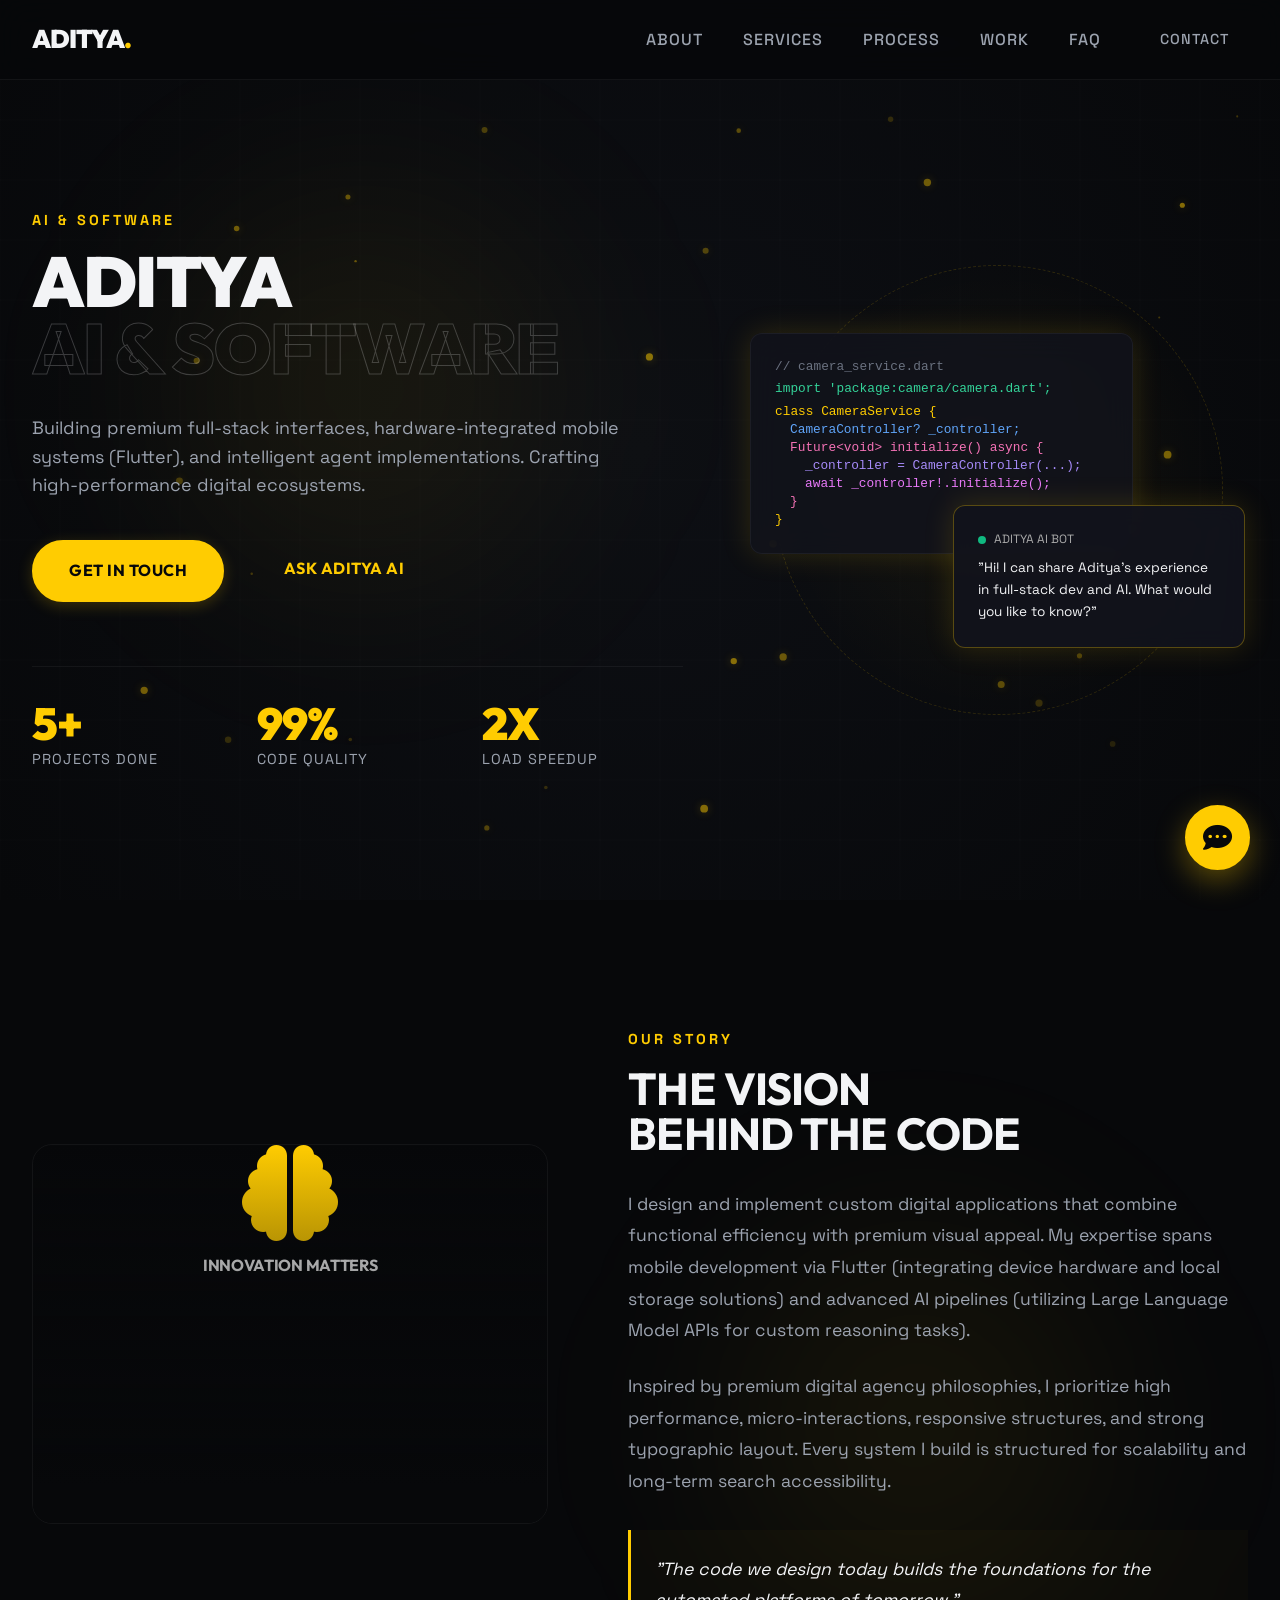
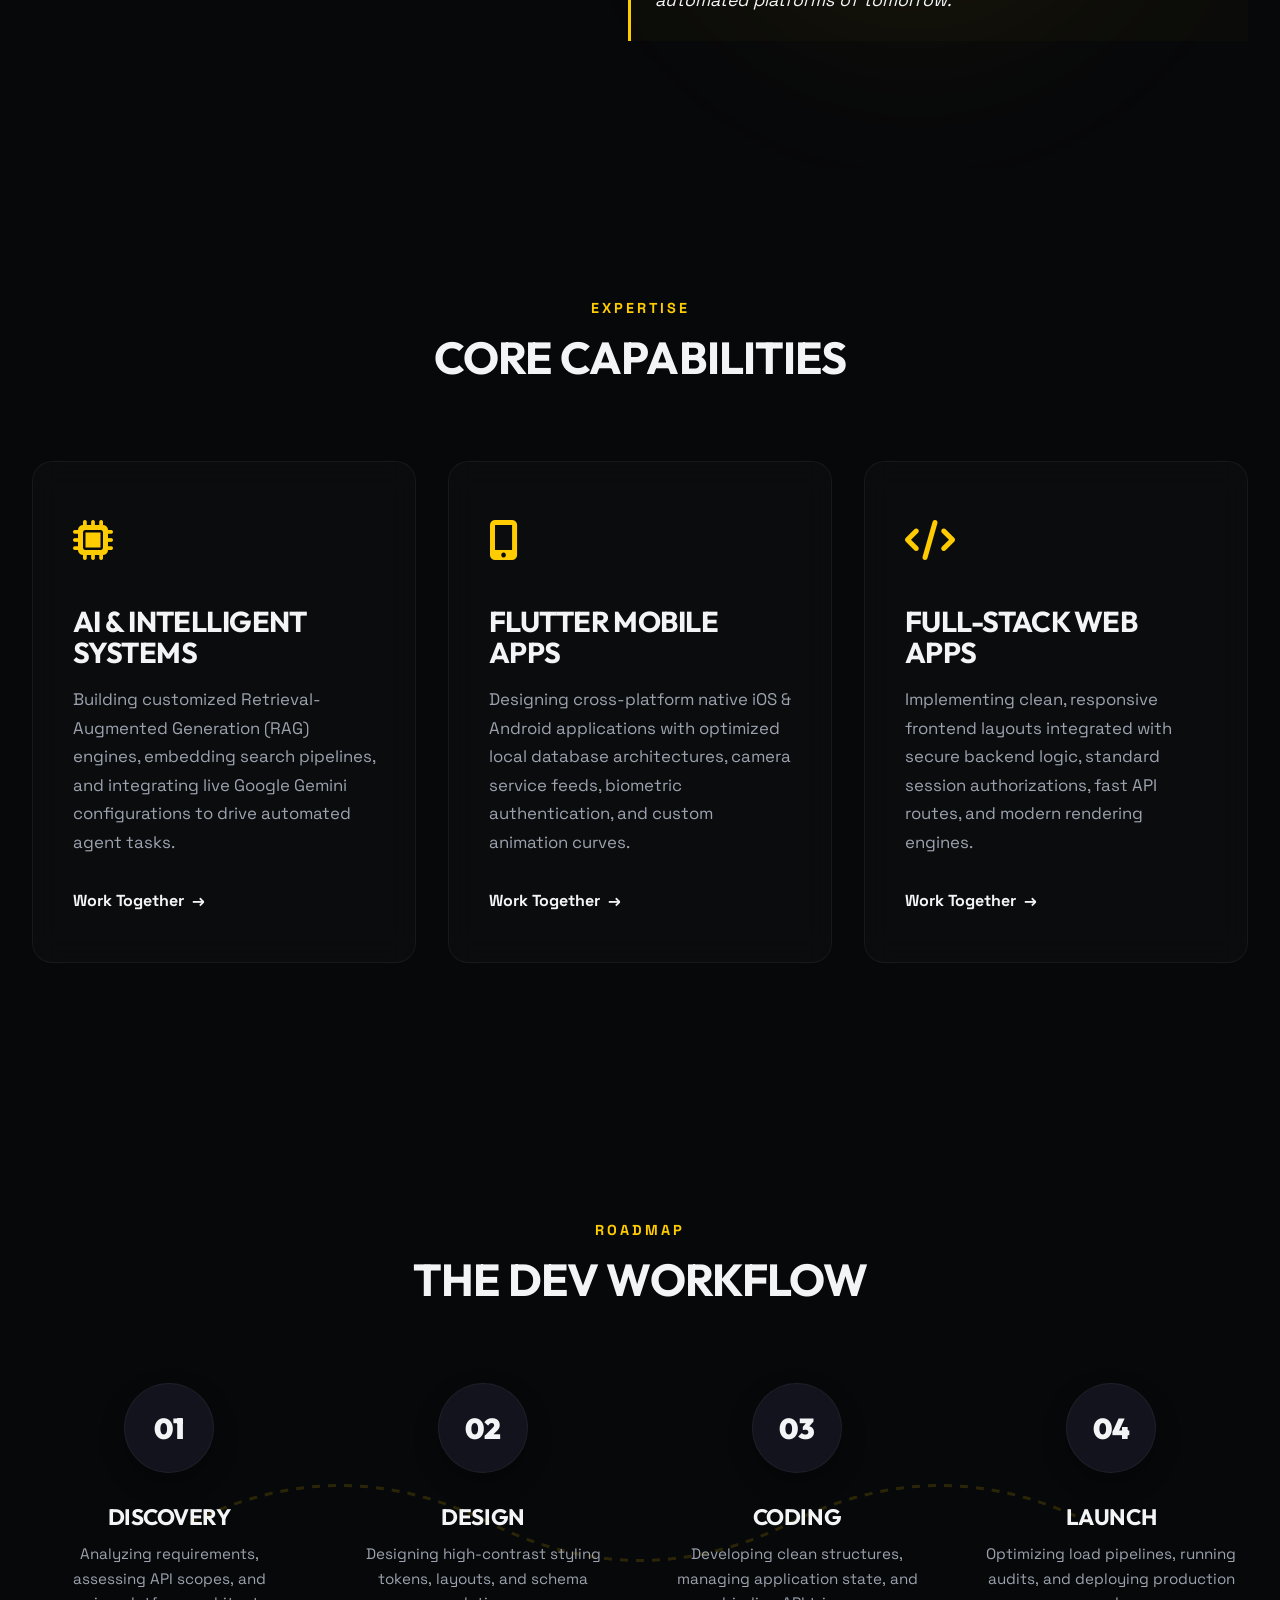
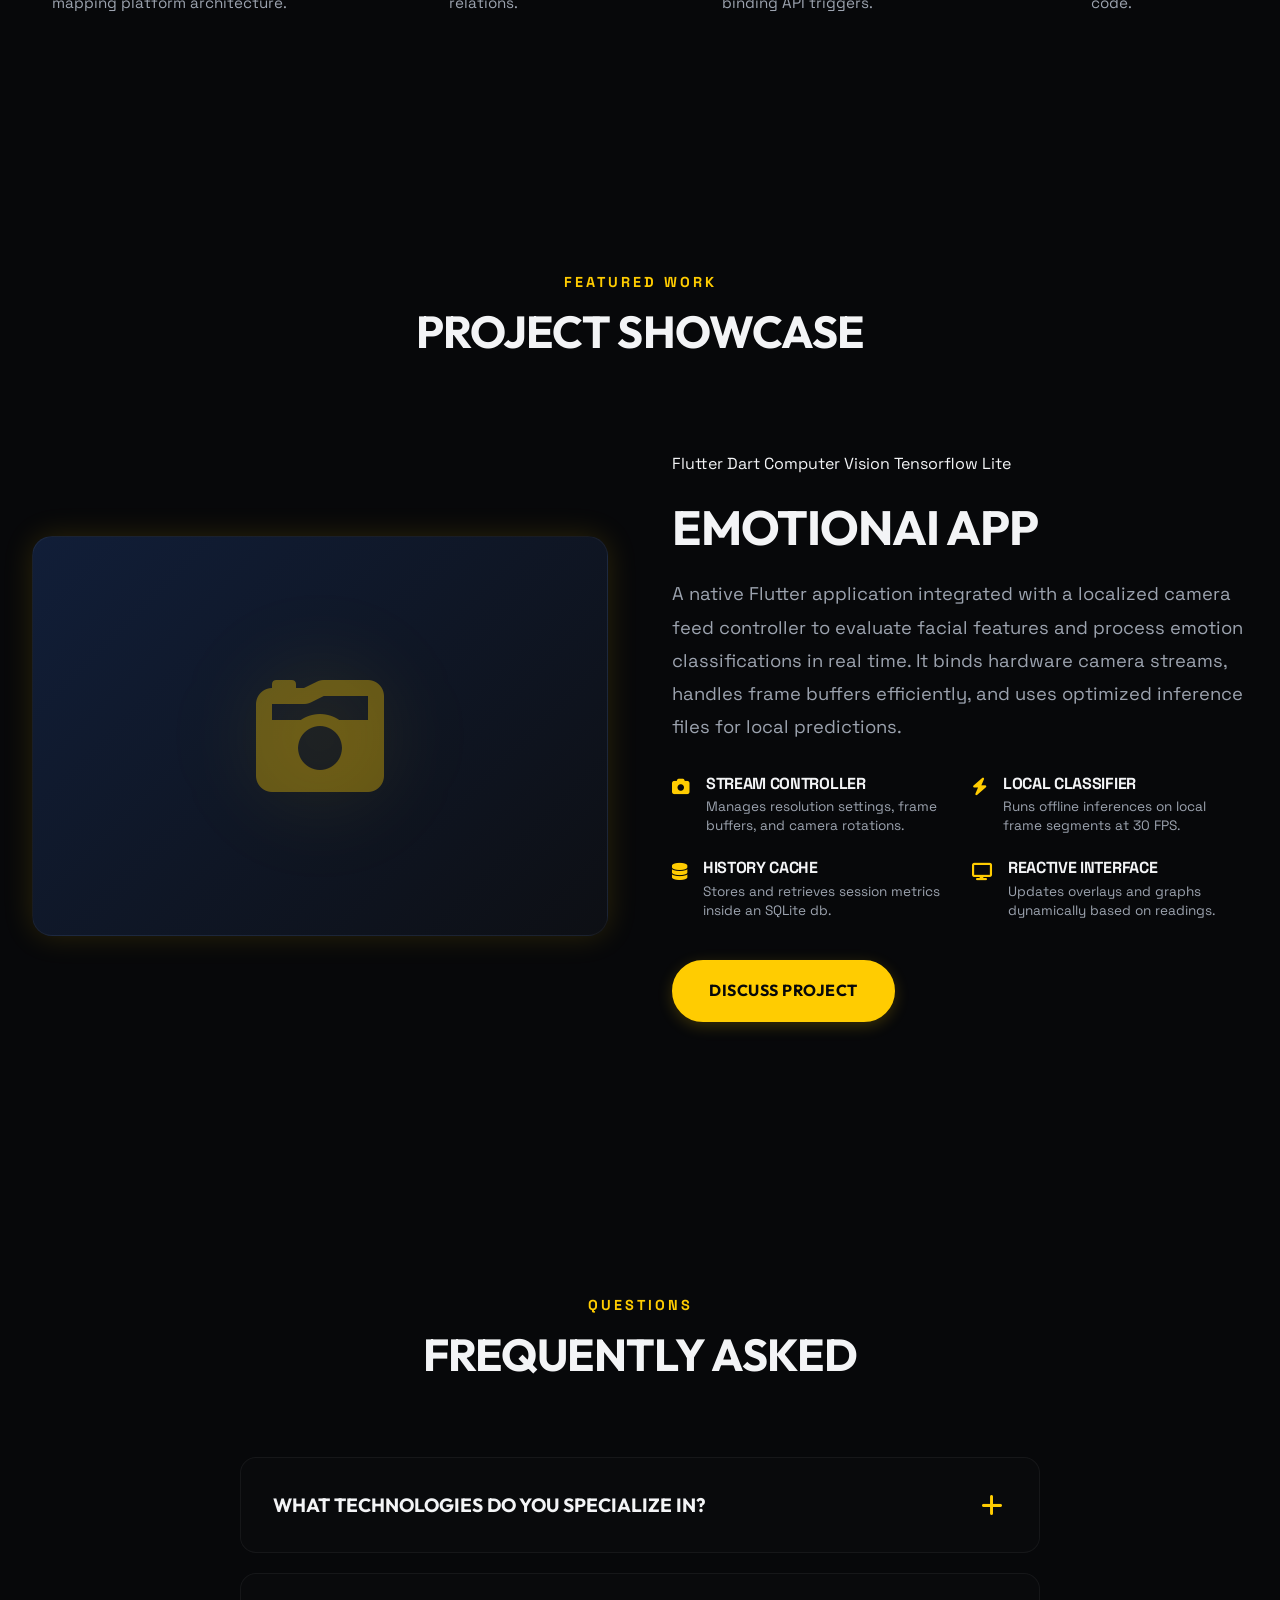
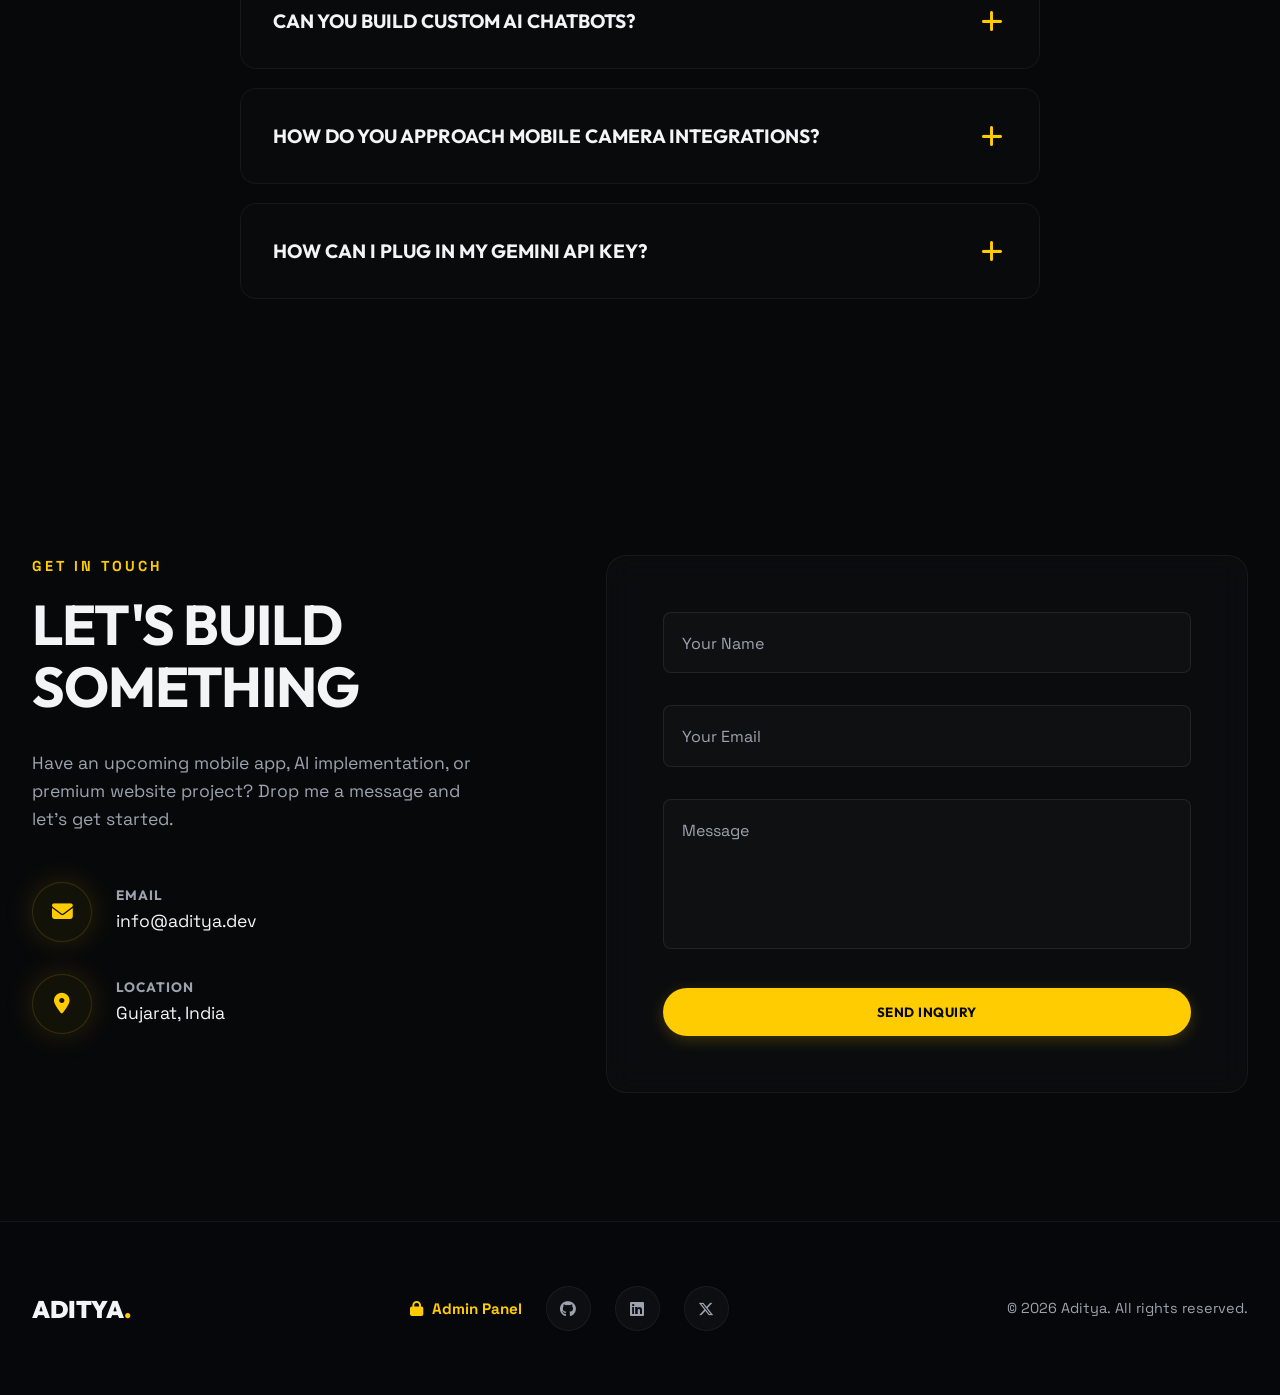
==== index.html @ 96711184 "Initial portfolio" ====
<!DOCTYPE html>
<html lang="en">
<head>
    <meta charset="UTF-8">
    <meta name="viewport" content="width=device-width, initial-scale=1.0">
    <title>Aditya | Creative Full-Stack & AI Developer Portfolio</title>
    
    <!-- Meta Descriptions for SEO -->
    <meta name="description" content="Explore Aditya's interactive developer portfolio featuring advanced AI chatbots, custom Flutter applications, and high-performance full-stack web designs.">
    <meta name="keywords" content="Aditya, Portfolio, Full-Stack Developer, AI Chatbot, Flutter Developer, Web Development, Creative Coding, EmotionAI">
    <meta name="author" content="Aditya">
    
    <!-- CSS Stylesheets -->
    <link rel="stylesheet" href="style.css">
    
    <!-- FontAwesome for Icons -->
    <link rel="stylesheet" href="https://cdnjs.cloudflare.com/ajax/libs/font-awesome/6.4.0/css/all.min.css" integrity="sha512-iecdLmaskl7CVkqkXNQ/ZH/XLlvWZOJyj7Yy7tcenmpD1ypASozpmT/E0iPtmFIB46ZmdtAc9eNBvH0H/ZpiBw==" crossorigin="anonymous" referrerpolicy="no-referrer" />
</head>
<body>

    <!-- Canvas for Floating Particles -->
    <canvas id="bg-canvas"></canvas>

    <!-- Navigation Header -->
    <nav class="navbar" id="navbar">
        <div class="nav-container">
            <a href="#" class="logo">ADITYA<span>.</span></a>
            <ul class="nav-links">
                <li><a href="#about">About</a></li>
                <li><a href="#services">Services</a></li>
                <li><a href="#process">Process</a></li>
                <li><a href="#projects">Work</a></li>
                <li><a href="#faq">FAQ</a></li>
                <li><a href="#contact" class="btn-secondary" style="padding: 0.5rem 1.2rem; font-size: 0.9rem;">Contact</a></li>
            </ul>
            <button class="mobile-menu-btn" aria-label="Toggle Menu" id="mobile-menu-btn">
                <i class="fa-solid fa-bars"></i>
            </button>
        </div>
    </nav>

    <!-- Hero / Banner Section -->
    <section class="hero-section" id="hero">
        <div class="glow-aura" style="top: 10%; left: 5%;"></div>
        <div class="hero-grid">
            <div class="hero-content reveal-item">
                <span class="section-label" id="dyn-hero-label">AI & Software Engineer</span>
                <h1 id="dyn-hero-title">ADITYA<br><span class="text-stroke">DEV & CREATIVE</span><br>ENGINEER</h1>
                <p class="hero-tagline" id="dyn-hero-tagline">
                    Building premium full-stack interfaces, hardware-integrated mobile systems (Flutter), and intelligent agent implementations. Crafting high-performance digital ecosystems.
                </p>
                <div class="hero-buttons">
                    <a href="#contact" class="btn-primary">Get in Touch</a>
                    <a href="javascript:void(0)" class="btn-secondary" id="hero-chat-btn">Ask Aditya AI</a>
                </div>
                <div class="hero-metrics">
                    <div class="metric-card">
                        <h3 id="dyn-metric-1">5+</h3>
                        <p id="dyn-metric-1-label">Projects Done</p>
                    </div>
                    <div class="metric-card">
                        <h3 id="dyn-metric-2">99%</h3>
                        <p id="dyn-metric-2-label">Code Quality</p>
                    </div>
                    <div class="metric-card">
                        <h3 id="dyn-metric-3">2x</h3>
                        <p id="dyn-metric-3-label">Load Speedup</p>
                    </div>
                </div>
            </div>
            
            <div class="hero-mockup reveal-item" style="transition-delay: 0.2s;">
                <div class="mockup-container">
                    <div class="mockup-bg-circle"></div>
                    <!-- Code Panel Card -->
                    <div class="mockup-item code glass-panel">
                        <span style="color: #6b7280; font-family: monospace;">// camera_service.dart</span>
                        <div style="margin-top: 5px; color: #34d399;">import 'package:camera/camera.dart';</div>
                        <div style="margin-top: 5px; color: #ffcc01;">class CameraService {</div>
                        <div style="margin-left: 15px; color: #60a5fa;">CameraController? _controller;</div>
                        <div style="margin-left: 15px; color: #f472b6;">Future&lt;void&gt; initialize() async {</div>
                        <div style="margin-left: 30px; color: #a78bfa;">_controller = CameraController(...);</div>
                        <div style="margin-left: 30px; color: #e879f9;">await _controller!.initialize();</div>
                        <div style="margin-left: 15px; color: #f472b6;">}</div>
                        <div style="color: #ffcc01;">}</div>
                    </div>
                    <!-- Chat Widget Preview -->
                    <div class="mockup-item chat glass-panel">
                        <div style="display: flex; align-items: center; gap: 8px; margin-bottom: 8px;">
                            <div style="width: 8px; height: 8px; border-radius: 50%; background: #10b981;"></div>
                            <span style="font-size: 0.75rem; text-transform: uppercase; color: #aaa;">Aditya AI Bot</span>
                        </div>
                        <div style="font-size: 0.85rem; color: #f3f4f6;" id="dyn-mock-chat-bubble">"Hi! I can share Aditya's experience in full-stack dev and AI. What would you like to know?"</div>
                    </div>
                </div>
            </div>
        </div>
    </section>

    <!-- About Section -->
    <section class="about-section" id="about">
        <div class="glow-aura" style="bottom: 5%; right: 5%;"></div>
        <div class="about-container">
            <div class="about-visual reveal-item">
                <div class="project-media-gradient" style="height: 100%;">
                    <div style="text-align: center;">
                        <i class="fa-solid fa-brain" style="font-size: 6rem; color: var(--color-accent); margin-bottom: 1rem; animation: floatParticle 8s infinite alternate ease-in-out;"></i>
                        <h4 style="font-family: var(--font-heading); color: #fff;">INNOVATION MATTERS</h4>
                    </div>
                </div>
            </div>
            <div class="about-text reveal-item" style="transition-delay: 0.2s;">
                <span class="section-label">Our Story</span>
                <h2 class="section-title">THE VISION<br>BEHIND THE CODE</h2>
                <div id="dyn-about-desc">
                    <p>
                        I design and implement custom digital applications that combine functional efficiency with premium visual appeal. My expertise spans mobile development via Flutter (integrating device hardware and local storage solutions) and advanced AI pipelines (utilizing Large Language Model APIs for custom reasoning tasks).
                    </p>
                    <p>
                        Inspired by premium digital agency philosophies, I prioritize high performance, micro-interactions, responsive structures, and strong typographic layout. Every system I build is structured for scalability and long-term search accessibility.
                    </p>
                </div>
                <div class="highlight-box">
                    <p id="dyn-about-quote">"The code we design today builds the foundations for the automated platforms of tomorrow."</p>
                </div>
            </div>
        </div>
    </section>

    <!-- Services Section -->
    <section class="services-section" id="services">
        <div class="section-header reveal-item">
            <span class="section-label">Expertise</span>
            <h2 class="section-title">CORE CAPABILITIES</h2>
        </div>
        <div class="services-grid">
            <!-- Service 1 -->
            <div class="service-card glass-panel reveal-item">
                <div>
                    <div class="icon"><i class="fa-solid fa-microchip"></i></div>
                    <h3>AI & Intelligent Systems</h3>
                    <p>Building customized Retrieval-Augmented Generation (RAG) engines, embedding search pipelines, and integrating live Google Gemini configurations to drive automated agent tasks.</p>
                </div>
                <a href="#contact" class="read-more">Work Together</a>
            </div>
            
            <!-- Service 2 -->
            <div class="service-card glass-panel reveal-item" style="transition-delay: 0.1s;">
                <div>
                    <div class="icon"><i class="fa-solid fa-mobile-screen-button"></i></div>
                    <h3>Flutter Mobile Apps</h3>
                    <p>Designing cross-platform native iOS & Android applications with optimized local database architectures, camera service feeds, biometric authentication, and custom animation curves.</p>
                </div>
                <a href="#contact" class="read-more">Work Together</a>
            </div>
            
            <!-- Service 3 -->
            <div class="service-card glass-panel reveal-item" style="transition-delay: 0.2s;">
                <div>
                    <div class="icon"><i class="fa-solid fa-code"></i></div>
                    <h3>Full-Stack Web Apps</h3>
                    <p>Implementing clean, responsive frontend layouts integrated with secure backend logic, standard session authorizations, fast API routes, and modern rendering engines.</p>
                </div>
                <a href="#contact" class="read-more">Work Together</a>
            </div>
        </div>
    </section>

    <!-- Process Section -->
    <section class="process-section" id="process">
        <div class="section-header reveal-item">
            <span class="section-label">Roadmap</span>
            <h2 class="section-title">THE DEV WORKFLOW</h2>
        </div>
        <div class="process-container">
            <!-- Arch Connector SVG -->
            <svg class="process-road-svg" viewBox="0 0 1200 150">
                <path d="M 150,80 Q 300,5 450,80 T 750,80 T 1050,80" />
            </svg>
            
            <div class="process-steps">
                <!-- Step 1 -->
                <div class="process-step reveal-item">
                    <div class="step-num-circle">01</div>
                    <h4>Discovery</h4>
                    <p>Analyzing requirements, assessing API scopes, and mapping platform architecture.</p>
                </div>
                <!-- Step 2 -->
                <div class="process-step reveal-item" style="transition-delay: 0.1s;">
                    <div class="step-num-circle">02</div>
                    <h4>Design</h4>
                    <p>Designing high-contrast styling tokens, layouts, and schema relations.</p>
                </div>
                <!-- Step 3 -->
                <div class="process-step reveal-item" style="transition-delay: 0.2s;">
                    <div class="step-num-circle">03</div>
                    <h4>Coding</h4>
                    <p>Developing clean structures, managing application state, and binding API triggers.</p>
                </div>
                <!-- Step 4 -->
                <div class="process-step reveal-item" style="transition-delay: 0.3s;">
                    <div class="step-num-circle">04</div>
                    <h4>Launch</h4>
                    <p>Optimizing load pipelines, running audits, and deploying production code.</p>
                </div>
            </div>
        </div>
    </section>

    <!-- Streamlined Projects Section -->
    <section class="projects-section" id="projects">
        <div class="section-header reveal-item">
            <span class="section-label">Featured Work</span>
            <h2 class="section-title">PROJECT SHOWCASE</h2>
        </div>
        
        <div class="project-showcase reveal-item">
            <!-- Left Side visual representing Flutter device flow -->
            <div class="project-showcase-media">
                <i class="fa-solid fa-camera-retro"></i>
            </div>
            
            <!-- Right Side details -->
            <div class="project-showcase-details">
                <div class="project-tags" style="margin-bottom: 1.5rem;">
                    <span class="project-tag">Flutter</span>
                    <span class="project-tag">Dart</span>
                    <span class="project-tag">Computer Vision</span>
                    <span class="project-tag">Tensorflow Lite</span>
                </div>
                <h3 id="dyn-project-title">EmotionAI App</h3>
                <p id="dyn-project-desc">
                    A native Flutter application integrated with a localized camera feed controller to evaluate facial features and process emotion classifications in real time. It binds hardware camera streams, handles frame buffers efficiently, and uses optimized inference files for local predictions.
                </p>
                
                <!-- 2x2 Features Grid -->
                <div class="project-features-grid">
                    <div class="feature-item">
                        <i class="fa-solid fa-camera"></i>
                        <div>
                            <h5>Stream Controller</h5>
                            <p>Manages resolution settings, frame buffers, and camera rotations.</p>
                        </div>
                    </div>
                    <div class="feature-item">
                        <i class="fa-solid fa-bolt"></i>
                        <div>
                            <h5>Local Classifier</h5>
                            <p>Runs offline inferences on local frame segments at 30 FPS.</p>
                        </div>
                    </div>
                    <div class="feature-item">
                        <i class="fa-solid fa-database"></i>
                        <div>
                            <h5>History Cache</h5>
                            <p>Stores and retrieves session metrics inside an SQLite db.</p>
                        </div>
                    </div>
                    <div class="feature-item">
                        <i class="fa-solid fa-display"></i>
                        <div>
                            <h5>Reactive Interface</h5>
                            <p>Updates overlays and graphs dynamically based on readings.</p>
                        </div>
                    </div>
                </div>
                
                <a href="#contact" class="btn-primary">Discuss Project</a>
            </div>
        </div>
    </section>

    <!-- FAQ Section -->
    <section class="faq-section" id="faq">
        <div class="section-header reveal-item">
            <span class="section-label">Questions</span>
            <h2 class="section-title">FREQUENTLY ASKED</h2>
        </div>
        <div class="faq-container reveal-item">
            <div class="faq-list">
                <!-- FAQ 1 -->
                <div class="faq-item">
                    <button class="faq-question-btn" aria-expanded="false">
                        What technologies do you specialize in?
                        <span class="faq-icon"><i class="fa-solid fa-plus"></i></span>
                    </button>
                    <div class="faq-answer">
                        <div class="faq-answer-content">
                            I specialize in cross-platform mobile systems built with Flutter (Dart), frontend interfaces using modern HTML, JavaScript, and Vanilla CSS, and backend systems structured around Node.js and AI APIs such as Google Gemini.
                        </div>
                    </div>
                </div>
                
                <!-- FAQ 2 -->
                <div class="faq-item">
                    <button class="faq-question-btn" aria-expanded="false">
                        Can you build custom AI chatbots?
                        <span class="faq-icon"><i class="fa-solid fa-plus"></i></span>
                    </button>
                    <div class="faq-answer">
                        <div class="faq-answer-content">
                            Yes. I design custom client-side chatbots capable of running on pre-set knowledge parameters or connecting directly to live LLM systems via API channels to answer client inquiries interactively.
                        </div>
                    </div>
                </div>

                <!-- FAQ 3 -->
                <div class="faq-item">
                    <button class="faq-question-btn" aria-expanded="false">
                        How do you approach mobile camera integrations?
                        <span class="faq-icon"><i class="fa-solid fa-plus"></i></span>
                    </button>
                    <div class="faq-answer">
                        <div class="faq-answer-content">
                            I implement native camera controllers inside Flutter using platform service layers. This setup handles resolution configurations, stream buffers, and connects with classification models for real-time evaluations.
                        </div>
                    </div>
                </div>

                <!-- FAQ 4 -->
                <div class="faq-item">
                    <button class="faq-question-btn" aria-expanded="false">
                        How can I plug in my Gemini API key?
                        <span class="faq-icon"><i class="fa-solid fa-plus"></i></span>
                    </button>
                    <div class="faq-answer">
                        <div class="faq-answer-content">
                            The portfolio chatbot features a settings panel (the gear icon on the header). Open the panel, insert your Google Gemini API key, and the bot will transition from pre-configured RAG replies to a live AI model conversational experience. Your key is stored securely in your browser's localStorage.
                        </div>
                    </div>
                </div>
            </div>
        </div>
    </section>

    <!-- Contact Section -->
    <section class="contact-section" id="contact">
        <div class="contact-grid">
            <div class="contact-info reveal-item">
                <span class="section-label">Get in Touch</span>
                <h2>LET'S BUILD<br>SOMETHING</h2>
                <p>Have an upcoming mobile app, AI implementation, or premium website project? Drop me a message and let's get started.</p>
                
                <div class="info-details">
                    <div class="info-item">
                        <div class="icon"><i class="fa-solid fa-envelope"></i></div>
                        <div>
                            <h4>Email</h4>
                            <p>info@aditya.dev</p>
                        </div>
                    </div>
                    <div class="info-item">
                        <div class="icon"><i class="fa-solid fa-location-dot"></i></div>
                        <div>
                            <h4>Location</h4>
                            <p>Gujarat, India</p>
                        </div>
                    </div>
                </div>
            </div>

            <form class="contact-form glass-panel reveal-item" id="inquiry-form" style="transition-delay: 0.15s;">
                <div class="form-group">
                    <input type="text" id="form-name" class="form-input" placeholder=" " required>
                    <label for="form-name" class="form-label">Your Name</label>
                </div>
                <div class="form-group">
                    <input type="email" id="form-email" class="form-input" placeholder=" " required>
                    <label for="form-email" class="form-label">Your Email</label>
                </div>
                <div class="form-group">
                    <textarea id="form-message" class="form-input" placeholder=" " required></textarea>
                    <label for="form-message" class="form-label">Message</label>
                </div>
                <button type="submit" class="btn-primary" style="width: 100%; text-align: center; border: none; cursor: pointer;">Send Inquiry</button>
            </form>
        </div>
    </section>

    <!-- Footer -->
    <footer class="footer">
        <div class="footer-container">
            <a href="#" class="footer-logo">ADITYA<span>.</span></a>
            <div style="display: flex; align-items: center; gap: 1.5rem; flex-wrap: wrap;">
                <a href="admin.html" class="footer-link" style="color: var(--color-accent); text-decoration: none; font-weight: 700; font-size: 0.95rem;"><i class="fa-solid fa-lock" style="margin-right: 5px;"></i> Admin Panel</a>
                <div class="footer-socials">
                    <a href="https://github.com" target="_blank" aria-label="GitHub"><i class="fa-brands fa-github"></i></a>
                    <a href="https://linkedin.com" target="_blank" aria-label="LinkedIn"><i class="fa-brands fa-linkedin"></i></a>
                    <a href="https://twitter.com" target="_blank" aria-label="Twitter"><i class="fa-brands fa-x-twitter"></i></a>
                </div>
            </div>
            <p class="footer-copy">&copy; 2026 Aditya. All rights reserved.</p>
        </div>
    </footer>

    <!-- Chatbot Floating Widget -->
    <div class="chatbot-widget" id="chatbot-widget">
        <!-- Chat Panel -->
        <div class="chatbot-panel" id="chatbot-panel">
            <!-- Header -->
            <div class="chat-header">
                <div class="chat-bot-info">
                    <div class="bot-avatar">A</div>
                    <div>
                        <h3>Aditya AI</h3>
                        <div class="chat-bot-status" id="bot-status-text">Active (Offline Mode)</div>
                    </div>
                </div>
                <div class="chat-header-actions">
                    <button id="chat-settings-btn" title="AI Settings"><i class="fa-solid fa-gear"></i></button>
                </div>
            </div>
            
            <!-- Messages Log Tab -->
            <div class="chat-tab-content" id="chat-messages-tab">
                <div class="chat-messages" id="chat-messages">
                    <div class="message bot" id="dyn-chatbot-greeting">
                        Hi! I am Aditya's AI Assistant. I can tell you about his projects (like the Camera Service inside EmotionAI), skills, workflow, or contact details. Ask me anything!
                    </div>
                </div>
                
                <!-- Quick replies suggestions chip tray -->
                <div class="chat-suggestions">
                    <div class="suggestion-chip" data-query="Tell me about EmotionAI">Tell me about EmotionAI</div>
                    <div class="suggestion-chip" data-query="What are your coding skills?">What are your coding skills?</div>
                    <div class="suggestion-chip" data-query="How can I hire you?">How can I hire you?</div>
                    <div class="suggestion-chip" data-query="What is your development process?">What is your process?</div>
                </div>
                
                <!-- Input container -->
                <div class="chat-input-container">
                    <input type="text" class="chat-input" id="chat-input" placeholder="Type a message...">
                    <button class="chat-send-btn" id="chat-send-btn" aria-label="Send Message">
                        <i class="fa-solid fa-paper-plane"></i>
                    </button>
                </div>
            </div>
            
            <!-- Settings panel tab -->
            <div class="chat-tab-content chat-settings" id="chat-settings-tab" style="display: none;">
                <div class="settings-group">
                    <label for="gemini-key">Gemini API Key</label>
                    <input type="password" id="gemini-key" placeholder="Enter API Key...">
                    <p>Enter your Google Gemini API key to activate live generative replies. Your key is stored locally in your browser.</p>
                    <p><a href="https://aistudio.google.com/" target="_blank" rel="noopener">Get a free key here <i class="fa-solid fa-up-right-from-square" style="font-size: 0.75rem;"></i></a></p>
                </div>
                
                <div style="flex: 1;"></div>
                
                <div class="settings-group" style="flex-direction: row; gap: 0.8rem;">
                    <button class="settings-save-btn" id="save-settings-btn" style="flex: 1;">Save Settings</button>
                    <button class="btn-secondary" id="back-chat-btn" style="padding: 0.8rem; border-radius: 8px;">Back</button>
                </div>
            </div>
        </div>
        
        <!-- Toggle Bubble Button -->
        <button class="chatbot-bubble" id="chatbot-bubble" aria-label="Open Chatbot">
            <i class="fa-solid fa-comment-dots"></i>
        </button>
    </div>

    <!-- Script File -->
    <script src="script.js"></script>
</body>
</html>
---- style.css ----
/* ==========================================================================
   DESIGN SYSTEM & VARIABLES
   ========================================================================== */
@import url('https://fonts.googleapis.com/css2?family=Outfit:wght@300;400;500;700;900&family=Space+Grotesk:wght@400;500;700&display=swap');

:root {
    --color-bg-base: #07080a;
    --color-bg-card: #12131c;
    --color-bg-glow: rgba(255, 204, 1, 0.03);
    
    --color-accent: #ffcc01;
    --color-accent-rgb: 255, 204, 1;
    --color-accent-light: #ffe57f;
    --color-accent-dark: #cc9900;
    
    --color-text-primary: #f3f4f6;
    --color-text-secondary: #9ca3af;
    --color-text-dark: #1f2937;
    
    --font-heading: 'Outfit', sans-serif;
    --font-body: 'Space Grotesk', sans-serif;
    
    --transition-smooth: all 0.4s cubic-bezier(0.25, 1, 0.5, 1);
    --transition-fast: all 0.2s ease;
    
    --shadow-glow: 0 0 30px rgba(255, 204, 1, 0.15);
    --shadow-glow-strong: 0 0 50px rgba(255, 204, 1, 0.35);
    
    --border-glass: 1px solid rgba(255, 255, 255, 0.05);
    --border-accent-glass: 1px solid rgba(255, 204, 1, 0.2);
}

/* ==========================================================================
   RESET & BASE STYLES
   ========================================================================== */
*, *::before, *::after {
    box-sizing: border-box;
    margin: 0;
    padding: 0;
}

html {
    scroll-behavior: smooth;
    font-size: 16px;
    background-color: var(--color-bg-base);
    overflow-x: hidden;
}

body {
    font-family: var(--font-body);
    color: var(--color-text-primary);
    line-height: 1.6;
    overflow-x: hidden;
    position: relative;
    min-height: 100vh;
}

/* Custom Scrollbar */
::-webkit-scrollbar {
    width: 8px;
}
::-webkit-scrollbar-track {
    background: var(--color-bg-base);
}
::-webkit-scrollbar-thumb {
    background: rgba(255, 204, 1, 0.3);
    border-radius: 4px;
}
::-webkit-scrollbar-thumb:hover {
    background: var(--color-accent);
}

/* ==========================================================================
   TYPOGRAPHY
   ========================================================================== */
h1, h2, h3, h4, h5, h6 {
    font-family: var(--font-heading);
    font-weight: 700;
    text-transform: uppercase;
    letter-spacing: -0.02em;
    line-height: 1.1;
}

.text-stroke {
    color: transparent;
    -webkit-text-stroke: 1px rgba(255, 255, 255, 0.2);
    transition: var(--transition-smooth);
}

.text-stroke:hover {
    -webkit-text-stroke-color: var(--color-accent);
}

.text-accent {
    color: var(--color-accent);
}

/* ==========================================================================
   BACKGROUNDS & EFFECTS
   ========================================================================== */
#bg-canvas {
    position: fixed;
    top: 0;
    left: 0;
    width: 100%;
    height: 100%;
    z-index: -1;
    pointer-events: none;
    background: radial-gradient(circle at center, #0d0f14 0%, var(--color-bg-base) 100%);
}

.glow-aura {
    position: absolute;
    width: 600px;
    height: 600px;
    background: radial-gradient(circle, rgba(255, 204, 1, 0.08) 0%, transparent 70%);
    filter: blur(80px);
    pointer-events: none;
    z-index: 0;
    border-radius: 50%;
}

/* Glassmorphism Panel */
.glass-panel {
    background: rgba(255, 255, 255, 0.02);
    backdrop-filter: blur(15px);
    -webkit-backdrop-filter: blur(15px);
    border: var(--border-glass);
    border-radius: 16px;
    transition: var(--transition-smooth);
}

.glass-panel:hover {
    border-color: rgba(255, 204, 1, 0.25);
    background: rgba(255, 204, 1, 0.02);
}

/* ==========================================================================
   NAVBAR
   ========================================================================== */
.navbar {
    position: fixed;
    top: 0;
    left: 0;
    width: 100%;
    z-index: 100;
    background: rgba(7, 8, 10, 0.85);
    backdrop-filter: blur(16px);
    -webkit-backdrop-filter: blur(16px);
    border-bottom: var(--border-glass);
    transition: var(--transition-smooth);
}

.nav-container {
    max-width: 1300px;
    margin: 0 auto;
    padding: 1.2rem 2rem;
    display: flex;
    justify-content: space-between;
    align-items: center;
    flex-wrap: nowrap; /* No wrapping of logo and link menu */
}

.logo {
    font-family: var(--font-heading);
    font-weight: 900;
    font-size: 1.6rem;
    color: var(--color-text-primary);
    text-decoration: none;
    letter-spacing: -1px;
    white-space: nowrap;
    display: flex;
    align-items: center;
}

.logo span {
    color: var(--color-accent);
}

.nav-links {
    display: flex;
    gap: 2.5rem;
    list-style: none;
    align-items: center;
    flex-wrap: nowrap; /* Prevents parallel wrapping */
}

.nav-links a {
    font-family: var(--font-body);
    font-size: 1rem;
    color: var(--color-text-secondary);
    text-decoration: none;
    text-transform: uppercase;
    font-weight: 500;
    letter-spacing: 1px;
    transition: var(--transition-fast);
    position: relative;
    padding: 0.3rem 0;
    white-space: nowrap; /* Keeps items cleanly on same line */
}

.nav-links a::after {
    content: '';
    position: absolute;
    bottom: 0;
    left: 0;
    width: 0;
    height: 2px;
    background-color: var(--color-accent);
    transition: var(--transition-fast);
}

.nav-links a:hover {
    color: var(--color-text-primary);
}

.nav-links a:hover::after {
    width: 100%;
}

.mobile-menu-btn {
    display: none;
    background: none;
    border: none;
    color: var(--color-text-primary);
    font-size: 1.5rem;
    cursor: pointer;
    align-items: center;
    justify-content: center;
}

/* ==========================================================================
   HERO / BANNER SECTION
   ========================================================================== */
.hero-section {
    position: relative;
    padding: 9rem 2rem 4rem 2rem;
    min-height: 100vh;
    display: flex;
    align-items: center;
    justify-content: center;
    overflow: hidden;
}

.hero-grid {
    max-width: 1300px;
    margin: 0 auto;
    width: 100%;
    display: grid;
    grid-template-columns: 1.3fr 1fr;
    gap: 4rem;
    align-items: center;
}

.hero-content h1 {
    font-size: clamp(2.8rem, 5.5vw, 6.5rem);
    font-weight: 900;
    line-height: 0.95;
    margin-bottom: 2rem;
}

.hero-tagline {
    font-size: clamp(1rem, 1.4vw, 1.3rem);
    color: var(--color-text-secondary);
    margin-bottom: 2.5rem;
    max-width: 600px;
    line-height: 1.6;
}

.hero-buttons {
    display: flex;
    gap: 1.5rem;
    flex-wrap: wrap;
}

.btn-primary {
    padding: 1rem 2.2rem;
    background: var(--color-accent);
    color: var(--color-bg-base);
    font-family: var(--font-heading);
    font-weight: 700;
    text-transform: uppercase;
    text-decoration: none;
    border-radius: 50px;
    transition: var(--transition-smooth);
    border: 2px solid var(--color-accent);
    display: inline-block;
    letter-spacing: 0.5px;
    box-shadow: 0 4px 15px rgba(255, 204, 1, 0.2);
    text-align: center;
}

.btn-primary:hover {
    transform: translateY(-4px);
    box-shadow: var(--shadow-glow-strong);
    background: transparent;
    color: var(--color-accent);
}

.btn-secondary {
    padding: 1rem 2.2rem;
    background: transparent;
    color: var(--color-accent);
    font-family: var(--font-heading);
    font-weight: 700;
    text-transform: uppercase;
    text-decoration: none;
    border-radius: 50px;
    transition: var(--transition-smooth);
    border: 2px solid var(--color-accent-glass);
    display: inline-block;
    letter-spacing: 0.5px;
    text-align: center;
}

.btn-secondary:hover {
    transform: translateY(-4px);
    background: var(--color-accent);
    color: var(--color-bg-base);
    box-shadow: var(--shadow-glow);
}

.hero-metrics {
    display: grid;
    grid-template-columns: repeat(3, 1fr);
    gap: 1.5rem;
    margin-top: 4rem;
    border-top: var(--border-glass);
    padding-top: 2rem;
}

.metric-card h3 {
    font-size: 2.8rem;
    color: var(--color-accent);
    font-weight: 900;
}

.metric-card p {
    font-size: 0.9rem;
    color: var(--color-text-secondary);
    text-transform: uppercase;
    letter-spacing: 1px;
}

/* Hero UI Mockup Illustration */
.hero-mockup {
    position: relative;
    display: flex;
    justify-content: center;
    align-items: center;
}

.mockup-container {
    width: 100%;
    max-width: 450px;
    height: 450px;
    position: relative;
}

.mockup-bg-circle {
    position: absolute;
    top: 50%;
    left: 50%;
    transform: translate(-50%, -50%);
    width: 100%;
    height: 100%;
    border-radius: 50%;
    background: radial-gradient(circle, rgba(255, 204, 1, 0.05) 0%, transparent 75%);
    border: 1px dashed rgba(255, 204, 1, 0.15);
    animation: rotate 60s linear infinite;
}

.mockup-item {
    position: absolute;
    border-radius: 12px;
    box-shadow: var(--shadow-glow);
    padding: 1.5rem;
    border: var(--border-glass);
}

.mockup-item.code {
    top: 15%;
    left: -5%;
    width: 85%;
    background: rgba(18, 19, 28, 0.85);
    font-family: monospace;
    font-size: 0.8rem;
    line-height: 1.4;
}

.mockup-item.chat {
    bottom: 15%;
    right: -5%;
    width: 65%;
    background: rgba(18, 19, 28, 0.9);
    border-color: rgba(255, 204, 1, 0.3);
    backdrop-filter: blur(10px);
}

/* ==========================================================================
   ABOUT / STORY SECTION
   ========================================================================== */
.about-section {
    padding: 8rem 2rem;
    position: relative;
    overflow: hidden;
}

.about-container {
    max-width: 1300px;
    margin: 0 auto;
    display: grid;
    grid-template-columns: 1fr 1.2fr;
    gap: 5rem;
    align-items: center;
}

.about-visual {
    position: relative;
    border-radius: 20px;
    overflow: hidden;
    min-height: 380px;
    border: var(--border-glass);
}

.about-visual img {
    width: 100%;
    height: 100%;
    object-fit: cover;
    opacity: 0.8;
}

.about-visual::after {
    content: '';
    position: absolute;
    top: 0;
    left: 0;
    width: 100%;
    height: 100%;
    background: linear-gradient(to top, var(--color-bg-base) 10%, transparent 100%);
}

.section-label {
    font-family: var(--font-body);
    font-size: 0.9rem;
    font-weight: 700;
    color: var(--color-accent);
    letter-spacing: 3px;
    text-transform: uppercase;
    margin-bottom: 1rem;
    display: block;
}

.section-title {
    font-size: clamp(2rem, 3.5vw, 4rem);
    margin-bottom: 2rem;
    line-height: 1;
}

.about-text p {
    color: var(--color-text-secondary);
    font-size: 1.1rem;
    margin-bottom: 1.5rem;
    line-height: 1.8;
}

.highlight-box {
    margin-top: 2rem;
    padding: 1.5rem;
    border-left: 3px solid var(--color-accent);
    background: rgba(255, 204, 1, 0.02);
}

.highlight-box p {
    font-style: italic;
    color: var(--color-text-primary);
    margin: 0;
}

/* ==========================================================================
   SERVICES SECTION
   ========================================================================== */
.services-section {
    padding: 8rem 2rem;
    position: relative;
}

.section-header {
    max-width: 1300px;
    margin: 0 auto 5rem auto;
    text-align: center;
}

.services-grid {
    max-width: 1300px;
    margin: 0 auto;
    display: grid;
    grid-template-columns: repeat(auto-fit, minmax(320px, 1fr));
    gap: 2rem;
}

.service-card {
    padding: 3rem 2.5rem;
    border-radius: 20px;
    display: flex;
    flex-direction: column;
    justify-content: space-between;
    min-height: 360px;
}

.service-card .icon {
    font-size: 2.5rem;
    color: var(--color-accent);
    margin-bottom: 2rem;
}

.service-card h3 {
    font-size: 1.8rem;
    margin-bottom: 1rem;
    color: var(--color-text-primary);
}

.service-card p {
    color: var(--color-text-secondary);
    margin-bottom: 2rem;
    line-height: 1.7;
    font-size: 1.05rem;
}

.service-card .read-more {
    font-weight: 700;
    color: var(--color-text-primary);
    text-decoration: none;
    display: flex;
    align-items: center;
    gap: 0.5rem;
    transition: var(--transition-fast);
}

.service-card .read-more::after {
    content: '→';
    transition: var(--transition-fast);
}

.service-card:hover .read-more {
    color: var(--color-accent);
}

.service-card:hover .read-more::after {
    transform: translateX(8px);
}

/* ==========================================================================
   PROCESS ROADMAP SECTION
   ========================================================================== */
.process-section {
    padding: 8rem 2rem;
    position: relative;
    overflow: hidden;
}

.process-container {
    max-width: 1300px;
    margin: 0 auto;
    position: relative;
}

/* Flow connector wrapper */
.process-road-svg {
    position: absolute;
    top: 60px;
    left: 0;
    width: 100%;
    height: 150px;
    z-index: 1;
    pointer-events: none;
    display: block;
}

.process-road-svg path {
    stroke: rgba(255, 204, 1, 0.15);
    stroke-width: 3;
    stroke-dasharray: 8 8;
    fill: none;
    animation: dash 30s linear infinite;
}

.process-steps {
    display: grid;
    grid-template-columns: repeat(4, 1fr);
    gap: 2.5rem;
    position: relative;
    z-index: 2;
}

.process-step {
    text-align: center;
    display: flex;
    flex-direction: column;
    align-items: center;
}

.step-num-circle {
    width: 90px;
    height: 90px;
    border-radius: 50%;
    background: var(--color-bg-card);
    border: var(--border-glass);
    color: var(--color-text-primary);
    display: flex;
    align-items: center;
    justify-content: center;
    font-family: var(--font-heading);
    font-weight: 900;
    font-size: 1.8rem;
    margin-bottom: 2rem;
    transition: var(--transition-smooth);
    box-shadow: 0 10px 25px rgba(0, 0, 0, 0.3);
    position: relative;
}

.process-step:hover .step-num-circle {
    border-color: var(--color-accent);
    color: var(--color-accent);
    box-shadow: var(--shadow-glow);
    transform: translateY(-5px);
}

.step-num-circle::after {
    content: '';
    position: absolute;
    width: 110%;
    height: 110%;
    border-radius: 50%;
    border: 1px solid rgba(255, 204, 1, 0.1);
    opacity: 0;
    transition: var(--transition-smooth);
}

.process-step:hover .step-num-circle::after {
    opacity: 1;
    transform: scale(1.1);
}

.process-step h4 {
    font-size: 1.4rem;
    margin-bottom: 0.8rem;
}

.process-step p {
    color: var(--color-text-secondary);
    font-size: 0.95rem;
    max-width: 250px;
}

/* ==========================================================================
   SINGLE PROJECTS SHOWCASE SECTION (Streamlined Focus)
   ========================================================================== */
.projects-section {
    padding: 8rem 2rem;
    position: relative;
}

.project-showcase {
    max-width: 1300px;
    margin: 0 auto;
    display: grid;
    grid-template-columns: 1fr 1fr;
    gap: 4rem;
    align-items: center;
}

.project-showcase-media {
    border-radius: 20px;
    overflow: hidden;
    border: var(--border-glass);
    min-height: 400px;
    display: flex;
    align-items: center;
    justify-content: center;
    position: relative;
    background: linear-gradient(135deg, #111e38 0%, #0d0f14 100%);
    box-shadow: var(--shadow-glow);
}

.project-showcase-media::before {
    content: "";
    position: absolute;
    width: 200px;
    height: 200px;
    background: radial-gradient(circle, rgba(255, 204, 1, 0.12) 0%, transparent 70%);
    filter: blur(40px);
}

.project-showcase-media i {
    font-size: 8rem;
    color: var(--color-accent);
    opacity: 0.35;
    animation: floatParticle 8s infinite alternate ease-in-out;
}

.project-showcase-details {
    padding: 1rem 0;
}

.project-showcase-details h3 {
    font-size: 3rem;
    margin-bottom: 1.5rem;
    letter-spacing: -1px;
}

.project-showcase-details p {
    color: var(--color-text-secondary);
    font-size: 1.15rem;
    line-height: 1.8;
    margin-bottom: 2rem;
}

.project-features-grid {
    display: grid;
    grid-template-columns: repeat(2, 1fr);
    gap: 1.5rem;
    margin-bottom: 2.5rem;
}

.feature-item {
    display: flex;
    gap: 1rem;
    align-items: flex-start;
}

.feature-item i {
    color: var(--color-accent);
    font-size: 1.1rem;
    margin-top: 0.2rem;
}

.feature-item h5 {
    font-family: var(--font-body);
    font-size: 1rem;
    font-weight: 700;
    color: var(--color-text-primary);
    margin-bottom: 0.3rem;
}

.feature-item p {
    font-size: 0.85rem;
    color: var(--color-text-secondary);
    margin: 0;
    line-height: 1.4;
}

/* ==========================================================================
   FAQ SECTION
   ========================================================================== */
.faq-section {
    padding: 8rem 2rem;
    position: relative;
}

.faq-container {
    max-width: 800px;
    margin: 0 auto;
}

.faq-list {
    display: flex;
    flex-direction: column;
    gap: 1.2rem;
}

.faq-item {
    border-radius: 16px;
    overflow: hidden;
    border: var(--border-glass);
    background: rgba(255, 255, 255, 0.01);
    transition: var(--transition-smooth);
}

.faq-question-btn {
    width: 100%;
    padding: 2rem;
    display: flex;
    justify-content: space-between;
    align-items: center;
    background: none;
    border: none;
    color: var(--color-text-primary);
    font-family: var(--font-heading);
    font-weight: 700;
    font-size: 1.2rem;
    text-align: left;
    cursor: pointer;
    text-transform: uppercase;
    transition: var(--transition-fast);
}

.faq-icon {
    font-size: 1.5rem;
    color: var(--color-accent);
    transition: var(--transition-smooth);
    display: flex;
    align-items: center;
    justify-content: center;
    width: 30px;
    height: 30px;
}

.faq-answer {
    max-height: 0;
    overflow: hidden;
    transition: max-height 0.4s cubic-bezier(0.25, 1, 0.5, 1);
}

.faq-answer-content {
    padding: 0 2rem 2rem 2rem;
    color: var(--color-text-secondary);
    font-size: 1.05rem;
    line-height: 1.7;
}

/* Active FAQ states */
.faq-item.active {
    border-color: rgba(255, 204, 1, 0.3);
    background: rgba(255, 204, 1, 0.02);
    box-shadow: 0 10px 30px rgba(0, 0, 0, 0.2);
}

.faq-item.active .faq-icon {
    transform: rotate(45deg);
}

/* ==========================================================================
   CONTACT SECTION
   ========================================================================== */
.contact-section {
    padding: 8rem 2rem;
    position: relative;
}

.contact-grid {
    max-width: 1300px;
    margin: 0 auto;
    display: grid;
    grid-template-columns: 1fr 1.3fr;
    gap: 5rem;
    align-items: flex-start;
}

.contact-info h2 {
    font-size: 3.5rem;
    margin-bottom: 2rem;
}

.contact-info p {
    color: var(--color-text-secondary);
    font-size: 1.1rem;
    margin-bottom: 3rem;
    max-width: 450px;
}

.info-details {
    display: flex;
    flex-direction: column;
    gap: 2rem;
}

.info-item {
    display: flex;
    gap: 1.5rem;
    align-items: center;
}

.info-item .icon {
    width: 60px;
    height: 60px;
    border-radius: 50%;
    background: rgba(255, 204, 1, 0.05);
    border: 1px solid rgba(255, 204, 1, 0.15);
    color: var(--color-accent);
    display: flex;
    align-items: center;
    justify-content: center;
    font-size: 1.3rem;
    box-shadow: var(--shadow-glow);
}

.info-item h4 {
    font-size: 0.85rem;
    color: var(--color-text-secondary);
    margin-bottom: 0.3rem;
    letter-spacing: 1px;
}

.info-item p {
    font-size: 1.1rem;
    color: var(--color-text-primary);
    margin: 0;
}

.contact-form {
    padding: 3.5rem;
    border-radius: 20px;
}

.form-group {
    margin-bottom: 2rem;
    position: relative;
}

.form-input {
    width: 100%;
    padding: 1.2rem;
    background: rgba(255, 255, 255, 0.02);
    border: 1px solid rgba(255, 255, 255, 0.08);
    border-radius: 8px;
    color: var(--color-text-primary);
    font-family: var(--font-body);
    font-size: 1rem;
    transition: var(--transition-fast);
}

.form-input:focus {
    outline: none;
    border-color: var(--color-accent);
    background: rgba(255, 204, 1, 0.02);
    box-shadow: 0 0 15px rgba(255, 204, 1, 0.1);
}

textarea.form-input {
    height: 150px;
    resize: none;
}

.form-label {
    position: absolute;
    top: 1.2rem;
    left: 1.2rem;
    color: var(--color-text-secondary);
    pointer-events: none;
    transition: var(--transition-fast);
}

.form-input:focus ~ .form-label,
.form-input:not(:placeholder-shown) ~ .form-label {
    top: -0.6rem;
    left: 0.8rem;
    font-size: 0.8rem;
    padding: 0 0.4rem;
    background: var(--color-bg-card);
    color: var(--color-accent);
    border-radius: 4px;
}

/* ==========================================================================
   FOOTER
   ========================================================================== */
.footer {
    border-top: var(--border-glass);
    padding: 4rem 2rem;
    background: rgba(7, 8, 10, 0.9);
}

.footer-container {
    max-width: 1300px;
    margin: 0 auto;
    display: flex;
    justify-content: space-between;
    align-items: center;
    flex-wrap: wrap;
    gap: 2rem;
}

.footer-logo {
    font-family: var(--font-heading);
    font-weight: 900;
    font-size: 1.5rem;
    color: var(--color-text-primary);
    text-decoration: none;
}

.footer-logo span {
    color: var(--color-accent);
}

.footer-socials {
    display: flex;
    gap: 1.5rem;
}

.footer-socials a {
    width: 45px;
    height: 45px;
    border-radius: 50%;
    background: rgba(255, 255, 255, 0.03);
    border: var(--border-glass);
    color: var(--color-text-secondary);
    display: flex;
    align-items: center;
    justify-content: center;
    text-decoration: none;
    transition: var(--transition-smooth);
}

.footer-socials a:hover {
    color: var(--color-bg-base);
    background: var(--color-accent);
    border-color: var(--color-accent);
    transform: translateY(-3px);
    box-shadow: var(--shadow-glow);
}

.footer-copy {
    color: var(--color-text-secondary);
    font-size: 0.9rem;
}

/* ==========================================================================
   CHATBOT WIDGET
   ========================================================================== */
.chatbot-widget {
    position: fixed;
    bottom: 30px;
    right: 30px;
    z-index: 1000;
    display: flex;
    flex-direction: column;
    align-items: flex-end;
}

.chatbot-bubble {
    width: 65px;
    height: 65px;
    border-radius: 50%;
    background: var(--color-accent);
    color: var(--color-bg-base);
    display: flex;
    align-items: center;
    justify-content: center;
    font-size: 1.8rem;
    cursor: pointer;
    box-shadow: 0 10px 30px rgba(255, 204, 1, 0.35);
    transition: var(--transition-smooth);
    border: 2px solid var(--color-accent);
}

.chatbot-bubble:hover {
    transform: scale(1.1) rotate(10deg);
    box-shadow: var(--shadow-glow-strong);
}

.chatbot-bubble i {
    transition: var(--transition-smooth);
}

/* When expanded, the toggle bubble rotates */
.chatbot-widget.active .chatbot-bubble {
    background: var(--color-bg-card);
    color: var(--color-accent);
    border-color: rgba(255, 204, 1, 0.4);
    box-shadow: 0 10px 30px rgba(0, 0, 0, 0.5);
}

.chatbot-widget.active .chatbot-bubble i {
    transform: rotate(135deg);
}

.chatbot-panel {
    width: 380px;
    height: 600px;
    border-radius: 20px;
    margin-bottom: 20px;
    display: flex;
    flex-direction: column;
    overflow: hidden;
    box-shadow: 0 15px 50px rgba(0, 0, 0, 0.6);
    border: 1px solid rgba(255, 204, 1, 0.2);
    transform: translateY(30px) scale(0.95);
    opacity: 0;
    pointer-events: none;
    transition: var(--transition-smooth);
    background: rgba(18, 19, 28, 0.95);
    backdrop-filter: blur(20px);
    -webkit-backdrop-filter: blur(20px);
}

.chatbot-widget.active .chatbot-panel {
    transform: translateY(0) scale(1);
    opacity: 1;
    pointer-events: auto;
}

/* Chat Header */
.chat-header {
    padding: 1.5rem;
    background: linear-gradient(135deg, rgba(255, 204, 1, 0.1) 0%, rgba(18, 19, 28, 0) 100%);
    border-bottom: var(--border-glass);
    display: flex;
    justify-content: space-between;
    align-items: center;
}

.chat-bot-info {
    display: flex;
    align-items: center;
    gap: 0.8rem;
}

.bot-avatar {
    width: 40px;
    height: 40px;
    border-radius: 50%;
    background: var(--color-accent);
    color: var(--color-bg-base);
    display: flex;
    align-items: center;
    justify-content: center;
    font-size: 1.2rem;
    font-weight: 700;
}

.chat-bot-info h3 {
    font-size: 1.1rem;
    margin-bottom: 0.2rem;
    letter-spacing: 0.5px;
}

.chat-bot-status {
    font-size: 0.75rem;
    color: var(--color-text-secondary);
    display: flex;
    align-items: center;
    gap: 0.3rem;
}

.chat-bot-status::before {
    content: '';
    width: 6px;
    height: 6px;
    background: #10b981;
    border-radius: 50%;
    display: inline-block;
    box-shadow: 0 0 8px #10b981;
}

.chat-header-actions button {
    background: none;
    border: none;
    color: var(--color-text-secondary);
    cursor: pointer;
    font-size: 1.1rem;
    transition: var(--transition-fast);
}

.chat-header-actions button:hover {
    color: var(--color-accent);
}

/* Chat Content Areas */
.chat-tab-content {
    flex: 1;
    display: flex;
    flex-direction: column;
    overflow: hidden;
}

.chat-messages {
    flex: 1;
    padding: 1.5rem;
    overflow-y: auto;
    display: flex;
    flex-direction: column;
    gap: 1rem;
}

/* Chat Bubbles */
.message {
    max-width: 80%;
    padding: 0.8rem 1.2rem;
    border-radius: 16px;
    font-size: 0.95rem;
    line-height: 1.5;
    animation: bubbleIn 0.3s ease forwards;
}

.message.bot {
    background: rgba(255, 255, 255, 0.04);
    color: var(--color-text-primary);
    align-self: flex-start;
    border-bottom-left-radius: 4px;
    border: var(--border-glass);
}

.message.user {
    background: var(--color-accent);
    color: var(--color-bg-base);
    align-self: flex-end;
    border-bottom-right-radius: 4px;
    font-weight: 500;
}

/* Quick Replies */
.chat-suggestions {
    padding: 0.8rem 1.2rem;
    display: flex;
    gap: 0.5rem;
    overflow-x: auto;
    border-top: var(--border-glass);
    background: rgba(0, 0, 0, 0.1);
    white-space: nowrap;
}

/* Hide scrollbar for suggestions */
.chat-suggestions::-webkit-scrollbar {
    height: 0px;
}

.suggestion-chip {
    padding: 0.5rem 1rem;
    background: rgba(255, 255, 255, 0.03);
    border: var(--border-glass);
    border-radius: 20px;
    font-size: 0.8rem;
    color: var(--color-text-secondary);
    cursor: pointer;
    transition: var(--transition-fast);
    font-family: var(--font-body);
}

.suggestion-chip:hover {
    color: var(--color-accent);
    border-color: rgba(255, 204, 1, 0.3);
    background: rgba(255, 204, 1, 0.02);
}

/* Chat Input */
.chat-input-container {
    padding: 1.2rem;
    border-top: var(--border-glass);
    display: flex;
    gap: 0.8rem;
    background: rgba(18, 19, 28, 0.98);
}

.chat-input {
    flex: 1;
    padding: 0.8rem 1.2rem;
    background: rgba(255, 255, 255, 0.02);
    border: var(--border-glass);
    border-radius: 30px;
    color: var(--color-text-primary);
    font-family: var(--font-body);
    font-size: 0.95rem;
}

.chat-input:focus {
    outline: none;
    border-color: rgba(255, 204, 1, 0.3);
    background: rgba(255, 204, 1, 0.01);
}

.chat-send-btn {
    width: 42px;
    height: 42px;
    border-radius: 50%;
    background: var(--color-accent);
    color: var(--color-bg-base);
    border: none;
    cursor: pointer;
    display: flex;
    align-items: center;
    justify-content: center;
    font-size: 1rem;
    transition: var(--transition-fast);
}

.chat-send-btn:hover {
    transform: scale(1.05);
    box-shadow: var(--shadow-glow);
}

/* Settings Tab Panel */
.chat-settings {
    padding: 2rem;
    display: flex;
    flex-direction: column;
    gap: 1.5rem;
}

.settings-group {
    display: flex;
    flex-direction: column;
    gap: 0.5rem;
}

.settings-group label {
    font-size: 0.85rem;
    text-transform: uppercase;
    color: var(--color-text-secondary);
    letter-spacing: 0.5px;
    font-weight: 700;
}

.settings-group input {
    padding: 0.8rem 1.2rem;
    background: rgba(255, 255, 255, 0.02);
    border: var(--border-glass);
    border-radius: 8px;
    color: var(--color-text-primary);
    font-family: var(--font-body);
}

.settings-group input:focus {
    outline: none;
    border-color: var(--color-accent);
}

.settings-group p {
    font-size: 0.8rem;
    color: var(--color-text-secondary);
    line-height: 1.4;
}

.settings-group p a {
    color: var(--color-accent);
    text-decoration: none;
}

.settings-save-btn {
    padding: 0.8rem;
    background: var(--color-accent);
    color: var(--color-bg-base);
    border: none;
    border-radius: 8px;
    font-family: var(--font-heading);
    font-weight: 700;
    text-transform: uppercase;
    cursor: pointer;
    transition: var(--transition-fast);
}

.settings-save-btn:hover {
    box-shadow: var(--shadow-glow);
}

/* Loading/Typing Indicator */
.typing-indicator {
    display: flex;
    gap: 4px;
    padding: 0.6rem 1.2rem;
    background: rgba(255, 255, 255, 0.04);
    border-radius: 16px;
    border-bottom-left-radius: 4px;
    align-self: flex-start;
    border: var(--border-glass);
}

.typing-dot {
    width: 6px;
    height: 6px;
    background: var(--color-text-secondary);
    border-radius: 50%;
    animation: typing 1.4s infinite ease-in-out;
}

.typing-dot:nth-child(1) { animation-delay: 0s; }
.typing-dot:nth-child(2) { animation-delay: 0.2s; }
.typing-dot:nth-child(3) { animation-delay: 0.4s; }

/* ==========================================================================
   ADMIN PANEL STYLING
   ========================================================================== */
.admin-login-wrapper {
    min-height: 100vh;
    display: flex;
    align-items: center;
    justify-content: center;
    padding: 2rem;
}

.admin-login-card {
    max-width: 400px;
    width: 100%;
    padding: 3rem;
    text-align: center;
}

.admin-login-card h2 {
    font-size: 2rem;
    margin-bottom: 1rem;
    color: var(--color-accent);
}

.admin-login-card p {
    color: var(--color-text-secondary);
    margin-bottom: 2rem;
}

.admin-container {
    max-width: 1300px;
    margin: 8rem auto 4rem auto;
    padding: 0 2rem;
    display: grid;
    grid-template-columns: 280px 1fr;
    gap: 3rem;
    align-items: flex-start;
}

.admin-sidebar {
    padding: 2rem;
}

.admin-nav {
    display: flex;
    flex-direction: column;
    gap: 0.8rem;
    list-style: none;
}

.admin-nav-btn {
    width: 100%;
    padding: 1rem 1.2rem;
    background: transparent;
    border: none;
    border-radius: 8px;
    color: var(--color-text-secondary);
    font-family: var(--font-heading);
    font-weight: 700;
    text-align: left;
    cursor: pointer;
    text-transform: uppercase;
    transition: var(--transition-fast);
    display: flex;
    align-items: center;
    gap: 0.8rem;
}

.admin-nav-btn:hover,
.admin-nav-btn.active {
    color: var(--color-accent);
    background: rgba(255, 204, 1, 0.05);
}

.admin-main-panel {
    padding: 3rem;
    min-height: 600px;
}

.admin-panel-header {
    display: flex;
    justify-content: space-between;
    align-items: center;
    margin-bottom: 2.5rem;
    border-bottom: var(--border-glass);
    padding-bottom: 1.5rem;
}

.admin-panel-header h3 {
    font-size: 1.8rem;
    color: #fff;
}

.admin-form {
    display: flex;
    flex-direction: column;
    gap: 2rem;
}

.admin-form-row {
    display: grid;
    grid-template-columns: 120px 1fr;
    gap: 2rem;
    align-items: center;
}

.admin-form-row label {
    font-family: var(--font-heading);
    font-weight: 700;
    text-transform: uppercase;
    font-size: 0.9rem;
    color: var(--color-text-secondary);
}

.admin-form-input {
    padding: 1rem;
    background: rgba(255, 255, 255, 0.02);
    border: var(--border-glass);
    border-radius: 8px;
    color: #fff;
    font-family: var(--font-body);
    width: 100%;
    transition: var(--transition-fast);
}

.admin-form-input:focus {
    outline: none;
    border-color: var(--color-accent);
}

textarea.admin-form-input {
    height: 120px;
    resize: none;
}

.admin-actions {
    display: flex;
    gap: 1.5rem;
    justify-content: flex-end;
    margin-top: 3rem;
    border-top: var(--border-glass);
    padding-top: 2rem;
}

.admin-toast {
    position: fixed;
    bottom: 30px;
    left: 30px;
    padding: 1rem 2rem;
    background: #10b981;
    color: #fff;
    border-radius: 8px;
    font-weight: 700;
    box-shadow: 0 10px 30px rgba(16, 185, 129, 0.3);
    z-index: 10000;
    transform: translateY(100px);
    opacity: 0;
    transition: var(--transition-smooth);
}

.admin-toast.show {
    transform: translateY(0);
    opacity: 1;
}

/* ==========================================================================
   ANIMATIONS & KEYFRAMES
   ========================================================================== */
@keyframes rotate {
    0% { transform: translate(-50%, -50%) rotate(0deg); }
    100% { transform: translate(-50%, -50%) rotate(360deg); }
}

@keyframes dash {
    to {
        stroke-dashoffset: -1000;
    }
}

@keyframes bubbleIn {
    from {
        opacity: 0;
        transform: translateY(10px) scale(0.95);
    }
    to {
        opacity: 1;
        transform: translateY(0) scale(1);
    }
}

@keyframes typing {
    0%, 100% { transform: translateY(0); }
    50% { transform: translateY(-4px); }
}

/* Scroll reveal items */
.reveal-item {
    opacity: 0;
    transform: translateY(30px);
    transition: opacity 0.8s ease, transform 0.8s cubic-bezier(0.25, 1, 0.5, 1);
}

.reveal-item.revealed {
    opacity: 1;
    transform: translateY(0);
}

/* ==========================================================================
   RESPONSIVE DESIGN (MEDIA QUERIES)
   ========================================================================== */
@media (max-width: 1024px) {
    .hero-grid {
        grid-template-columns: 1fr;
        gap: 3rem;
        text-align: center;
    }
    
    .hero-content {
        display: flex;
        flex-direction: column;
        align-items: center;
    }
    
    .hero-buttons {
        justify-content: center;
    }
    
    .hero-metrics {
        width: 100%;
    }
    
    .about-container {
        grid-template-columns: 1fr;
        gap: 3rem;
    }
    
    .about-visual {
        min-height: 300px;
    }
    
    .process-steps {
        grid-template-columns: repeat(2, 1fr);
        gap: 3rem;
    }
    
    .process-road-svg {
        display: none; /* Hide svg on non-linear layouts */
    }
    
    .project-showcase {
        grid-template-columns: 1fr;
        gap: 3rem;
        text-align: center;
    }
    
    .project-features-grid {
        text-align: left;
    }
    
    .contact-grid {
        grid-template-columns: 1fr;
        gap: 4rem;
    }
    
    .admin-container {
        grid-template-columns: 1fr;
    }
    
    .admin-sidebar {
        padding: 1rem 0;
    }
    
    .admin-nav {
        flex-direction: row;
        flex-wrap: wrap;
    }
}

/* Primary breakpoint for navbar compression */
@media (max-width: 992px) {
    .nav-links {
        display: none; 
    }
    
    .mobile-menu-btn {
        display: flex;
    }
    
    .hero-section {
        padding-top: 8rem;
    }
    
    .hero-metrics {
        grid-template-columns: 1fr;
        gap: 2rem;
    }
    
    .contact-form {
        padding: 2rem 1.5rem;
    }
    
    .chatbot-panel {
        width: calc(100vw - 40px);
        height: 500px;
        right: 20px;
        bottom: 90px;
        position: fixed;
    }
    
    .chatbot-widget {
        right: 20px;
        bottom: 20px;
    }
}

@media (max-width: 480px) {
    .process-steps {
        grid-template-columns: 1fr;
    }
    
    .project-features-grid {
        grid-template-columns: 1fr;
    }
    
    .service-card {
        padding: 2rem 1.5rem;
    }
    
    .contact-info h2 {
        font-size: 2.5rem;
    }
    
    .footer-container {
        flex-direction: column;
        text-align: center;
    }
    
    .admin-form-row {
        grid-template-columns: 1fr;
        gap: 0.5rem;
    }
    
    .admin-main-panel {
        padding: 2rem 1rem;
    }
}
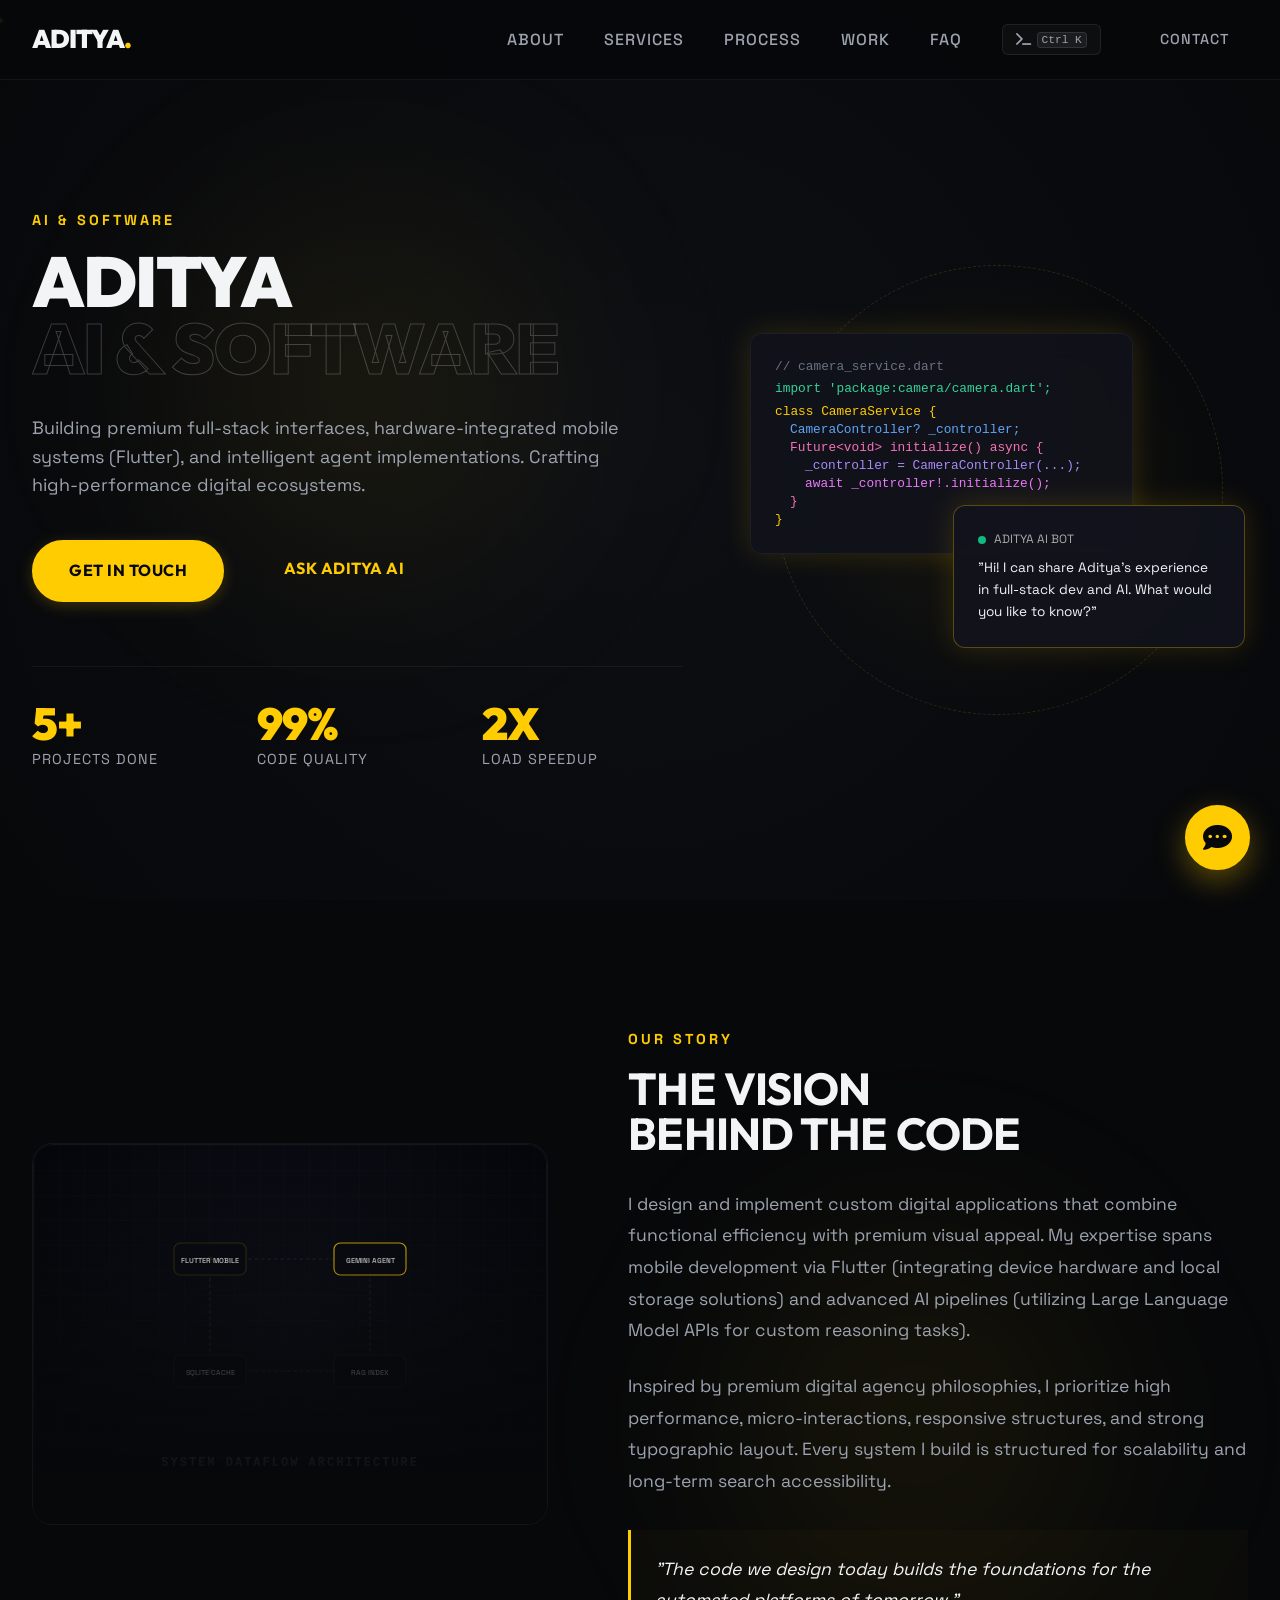
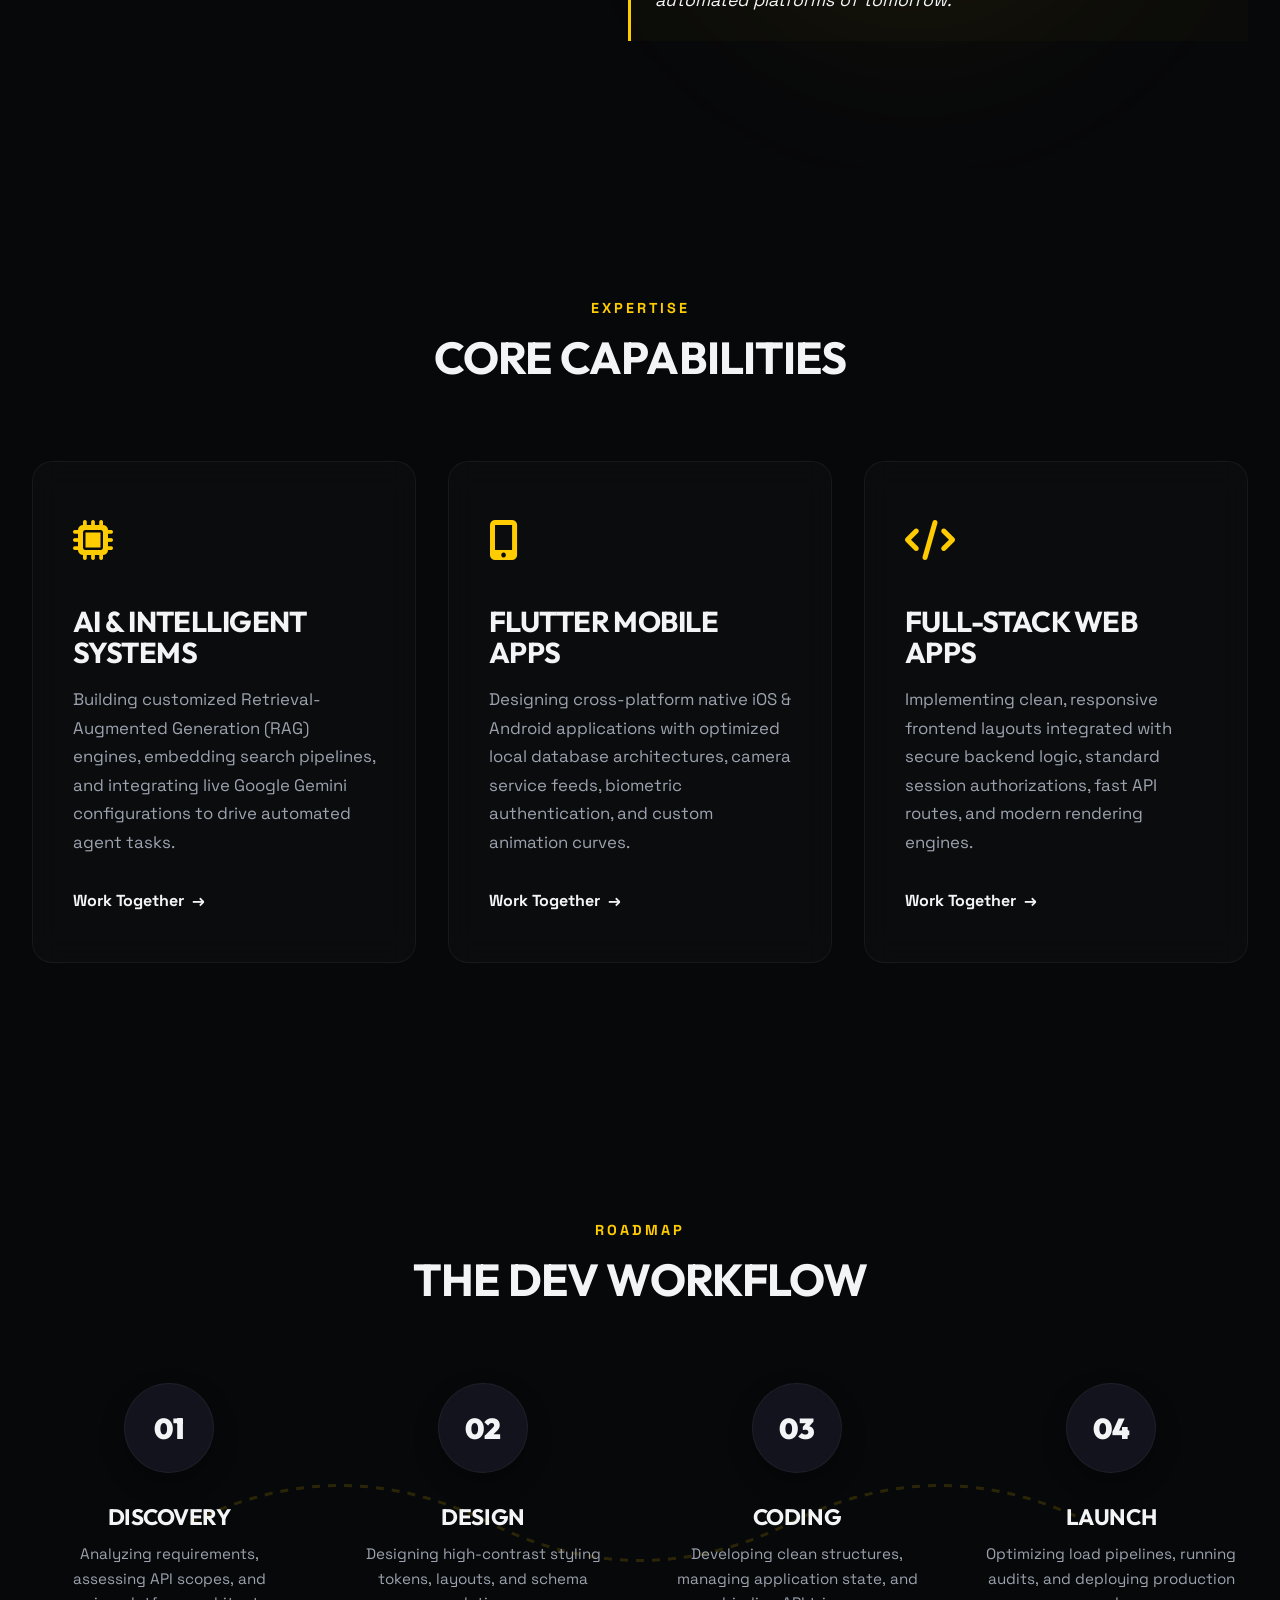
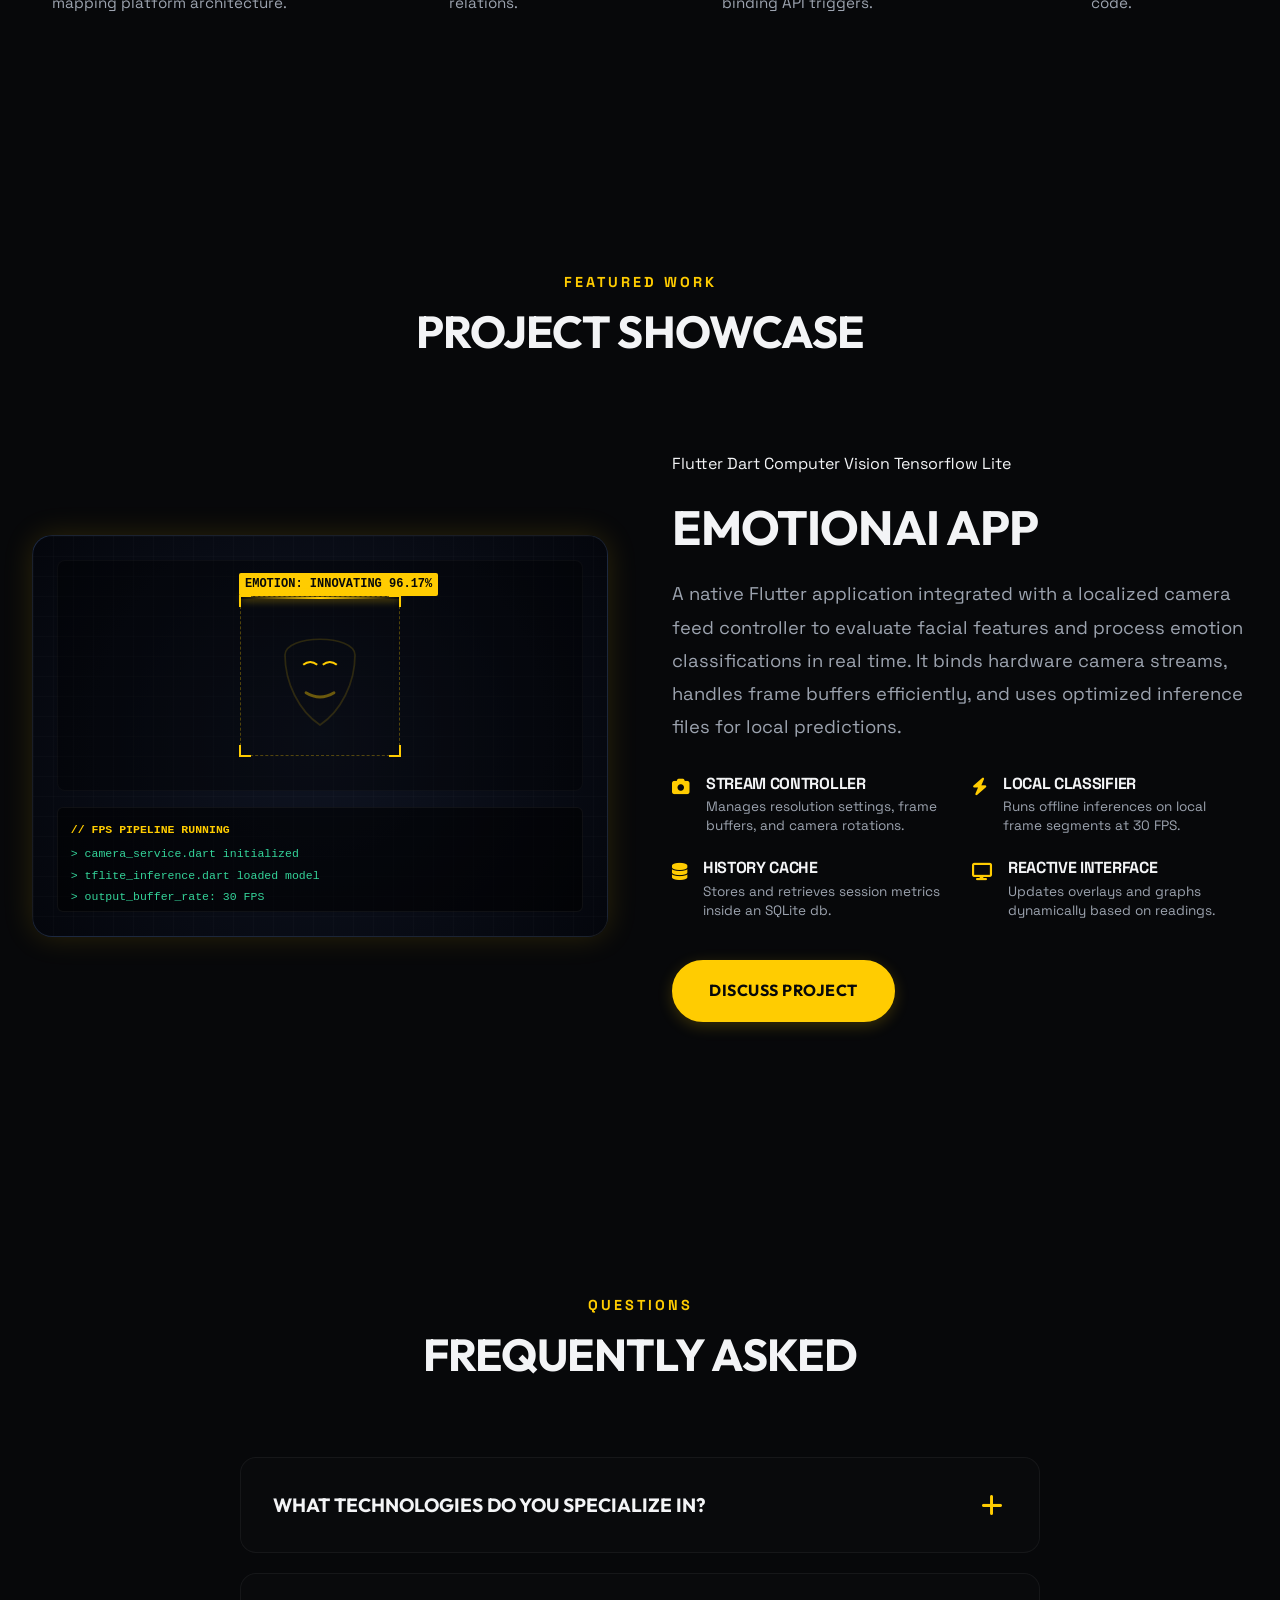
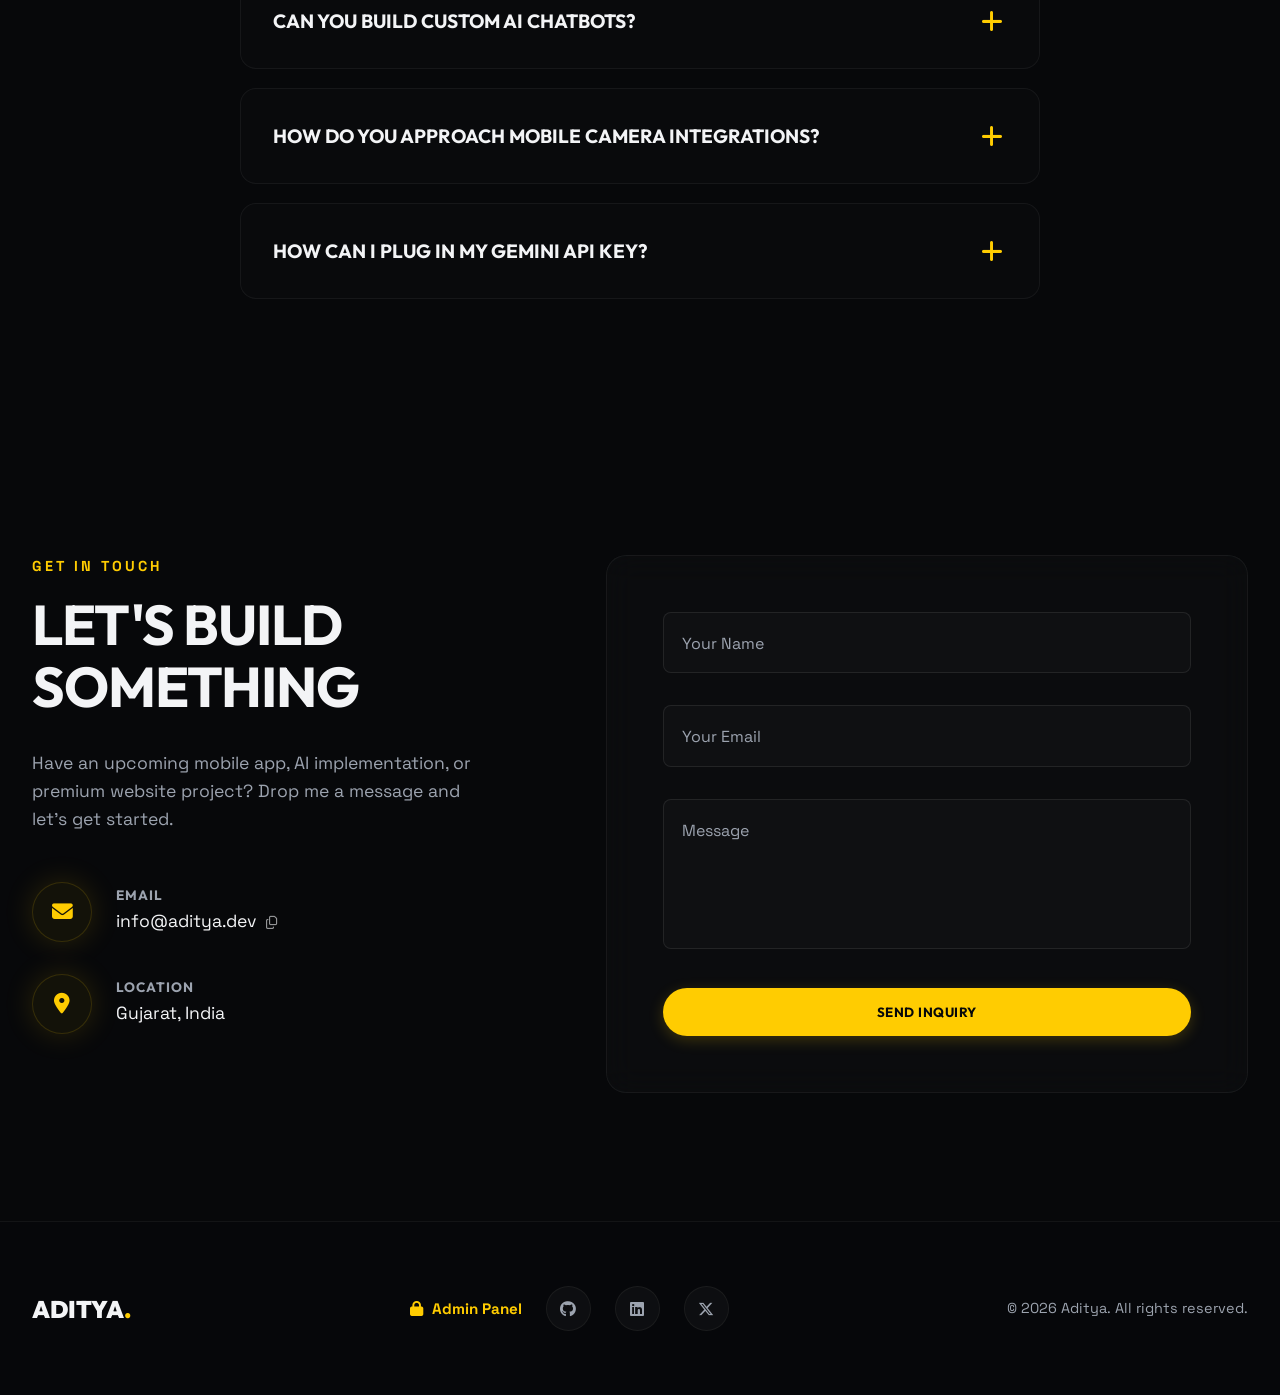
==== commit 11d9c202: "Add Python backend and Render deployment" ====
--- a/index.html
+++ b/index.html
@@ -14,7 +14,7 @@
     <link rel="stylesheet" href="style.css">
     
     <!-- FontAwesome for Icons -->
-    <link rel="stylesheet" href="https://cdnjs.cloudflare.com/ajax/libs/font-awesome/6.4.0/css/all.min.css" integrity="sha512-iecdLmaskl7CVkqkXNQ/ZH/XLlvWZOJyj7Yy7tcenmpD1ypASozpmT/E0iPtmFIB46ZmdtAc9eNBvH0H/ZpiBw==" crossorigin="anonymous" referrerpolicy="no-referrer" />
+    <link rel="stylesheet" href="https://cdn.jsdelivr.net/npm/@fortawesome/fontawesome-free@6.4.0/css/all.min.css">
 </head>
 <body>
 
@@ -31,6 +31,7 @@
                 <li><a href="#process">Process</a></li>
                 <li><a href="#projects">Work</a></li>
                 <li><a href="#faq">FAQ</a></li>
+                <li><button id="nav-cmd-btn" class="nav-cmd-btn" title="Open Command Palette (Ctrl+K)"><i class="fa-solid fa-terminal"></i> <span class="kbd-hint">Ctrl K</span></button></li>
                 <li><a href="#contact" class="btn-secondary" style="padding: 0.5rem 1.2rem; font-size: 0.9rem;">Contact</a></li>
             </ul>
             <button class="mobile-menu-btn" aria-label="Toggle Menu" id="mobile-menu-btn">
@@ -102,11 +103,47 @@
         <div class="glow-aura" style="bottom: 5%; right: 5%;"></div>
         <div class="about-container">
             <div class="about-visual reveal-item">
-                <div class="project-media-gradient" style="height: 100%;">
-                    <div style="text-align: center;">
-                        <i class="fa-solid fa-brain" style="font-size: 6rem; color: var(--color-accent); margin-bottom: 1rem; animation: floatParticle 8s infinite alternate ease-in-out;"></i>
-                        <h4 style="font-family: var(--font-heading); color: #fff;">INNOVATION MATTERS</h4>
-                    </div>
+                <div class="architecture-diagram glass-panel">
+                    <div class="diagram-grid"></div>
+                    <svg class="arch-svg" viewBox="0 0 400 300">
+                        <!-- Connection Lines -->
+                        <g class="conn-lines">
+                            <!-- Flutter to SQL -->
+                            <path d="M 100 80 L 100 220" stroke="rgba(255, 255, 255, 0.08)" stroke-width="2" stroke-dasharray="4 4" />
+                            <!-- Flutter to LLM -->
+                            <path d="M 100 80 L 300 80" stroke="rgba(255, 255, 255, 0.08)" stroke-width="2" stroke-dasharray="4 4" />
+                            <!-- SQL to RAG -->
+                            <path d="M 100 220 L 300 220" stroke="rgba(255, 255, 255, 0.08)" stroke-width="2" stroke-dasharray="4 4" />
+                            <!-- RAG to LLM -->
+                            <path d="M 300 220 L 300 80" stroke="rgba(255, 255, 255, 0.08)" stroke-width="2" stroke-dasharray="4 4" />
+                        </g>
+                        
+                        <!-- Flow animation circles -->
+                        <circle class="flow-dot f-to-l" cx="100" cy="80" r="3.5" fill="var(--color-accent)" />
+                        <circle class="flow-dot s-to-r" cx="100" cy="220" r="3.5" fill="var(--color-accent-blue)" />
+                        
+                        <!-- Node Flutter -->
+                        <g class="diagram-node node-flutter" transform="translate(100, 80)">
+                            <rect x="-45" y="-20" width="90" height="40" rx="8" fill="rgba(11, 12, 19, 0.9)" stroke="rgba(255, 204, 1, 0.2)" stroke-width="1.5" />
+                            <text x="0" y="5" font-family="var(--font-body)" font-weight="700" font-size="9" fill="#f3f4f6" text-anchor="middle">FLUTTER MOBILE</text>
+                        </g>
+                        <!-- Node SQLite -->
+                        <g class="diagram-node" transform="translate(100, 220)">
+                            <rect x="-45" y="-20" width="90" height="40" rx="8" fill="rgba(11, 12, 19, 0.9)" stroke="rgba(255, 255, 255, 0.06)" stroke-width="1.5" />
+                            <text x="0" y="5" font-family="var(--font-body)" font-weight="500" font-size="9" fill="#9ca3af" text-anchor="middle">SQLITE CACHE</text>
+                        </g>
+                        <!-- Node Gemini LLM -->
+                        <g class="diagram-node node-gemini" transform="translate(300, 80)">
+                            <rect x="-45" y="-20" width="90" height="40" rx="8" fill="rgba(11, 12, 19, 0.9)" stroke="var(--color-accent)" stroke-width="1.5" />
+                            <text x="0" y="5" font-family="var(--font-body)" font-weight="700" font-size="9" fill="#f3f4f6" text-anchor="middle">GEMINI AGENT</text>
+                        </g>
+                        <!-- Node RAG -->
+                        <g class="diagram-node" transform="translate(300, 220)">
+                            <rect x="-45" y="-20" width="90" height="40" rx="8" fill="rgba(11, 12, 19, 0.9)" stroke="rgba(255, 255, 255, 0.06)" stroke-width="1.5" />
+                            <text x="0" y="5" font-family="var(--font-body)" font-weight="500" font-size="9" fill="#9ca3af" text-anchor="middle">RAG INDEX</text>
+                        </g>
+                    </svg>
+                    <div class="diagram-label">SYSTEM DATAFLOW ARCHITECTURE</div>
                 </div>
             </div>
             <div class="about-text reveal-item" style="transition-delay: 0.2s;">
@@ -216,8 +253,39 @@
         
         <div class="project-showcase reveal-item">
             <!-- Left Side visual representing Flutter device flow -->
-            <div class="project-showcase-media">
-                <i class="fa-solid fa-camera-retro"></i>
+            <div class="project-showcase-media glass-panel">
+                <div class="scanner-container">
+                    <div class="scanner-grid"></div>
+                    <div class="scanner-camera-feed">
+                        <!-- Technical Scanning Vector -->
+                        <svg class="scanner-face-vector" viewBox="0 0 100 100">
+                            <path class="face-outline" d="M 25 35 C 25 20, 75 20, 75 35 C 75 55, 65 75, 50 85 C 35 75, 25 55, 25 35 Z" fill="none" stroke="rgba(255, 204, 1, 0.15)" stroke-width="1.2" />
+                            <path class="face-eye-l" d="M 38 42 Q 43 38, 48 42" fill="none" stroke="var(--color-accent)" stroke-width="1.5" />
+                            <path class="face-eye-r" d="M 52 42 Q 57 38, 62 42" fill="none" stroke="var(--color-accent)" stroke-width="1.5" />
+                            <path class="face-mouth" d="M 40 62 Q 50 68, 60 62" fill="none" stroke="rgba(255, 204, 1, 0.4)" stroke-width="2" stroke-linecap="round" />
+                        </svg>
+                        
+                        <!-- Scanning Box overlay with details -->
+                        <div class="scanner-bounding-box">
+                            <span class="corner top-left"></span>
+                            <span class="corner top-right"></span>
+                            <span class="corner bottom-left"></span>
+                            <span class="corner bottom-right"></span>
+                            <div class="scanner-tag">EMOTION: <span id="scan-val-emotion">DETECTING</span> <span id="scan-val-percent">--%</span></div>
+                            <div class="scanner-line"></div>
+                        </div>
+                    </div>
+                    
+                    <!-- Live technical debug terminal logs -->
+                    <div class="scanner-debug-panel">
+                        <div class="debug-title">// FPS PIPELINE RUNNING</div>
+                        <div class="debug-log-line">> camera_service.dart initialized</div>
+                        <div class="debug-log-line">> tflite_inference.dart loaded model</div>
+                        <div class="debug-log-line">> output_buffer_rate: 30 FPS</div>
+                        <div class="debug-log-line">> target_coordinates: x[482] y[180]</div>
+                        <div class="debug-log-line">> response_delay: 11ms</div>
+                    </div>
+                </div>
             </div>
             
             <!-- Right Side details -->
@@ -342,11 +410,11 @@
                 <p>Have an upcoming mobile app, AI implementation, or premium website project? Drop me a message and let's get started.</p>
                 
                 <div class="info-details">
-                    <div class="info-item">
+                    <div class="info-item" id="copy-email-btn" title="Click to copy email">
                         <div class="icon"><i class="fa-solid fa-envelope"></i></div>
                         <div>
                             <h4>Email</h4>
-                            <p>info@aditya.dev</p>
+                            <p>info@aditya.dev <i class="fa-regular fa-copy" style="font-size: 0.8rem; margin-left: 5px; opacity: 0.6;"></i></p>
                         </div>
                     </div>
                     <div class="info-item">
@@ -397,18 +465,14 @@
     <div class="chatbot-widget" id="chatbot-widget">
         <!-- Chat Panel -->
         <div class="chatbot-panel" id="chatbot-panel">
-            <!-- Header -->
-            <div class="chat-header">
-                <div class="chat-bot-info">
-                    <div class="bot-avatar">A</div>
-                    <div>
-                        <h3>Aditya AI</h3>
-                        <div class="chat-bot-status" id="bot-status-text">Active (Offline Mode)</div>
-                    </div>
-                </div>
-                <div class="chat-header-actions">
-                    <button id="chat-settings-btn" title="AI Settings"><i class="fa-solid fa-gear"></i></button>
-                </div>
+            <!-- Terminal Header -->
+            <div class="chat-header terminal-header">
+                <div class="terminal-dots">
+                    <span class="dot red"></span>
+                    <span class="dot yellow"></span>
+                    <span class="dot green"></span>
+                </div>
+                <div class="terminal-title">aditya-ai@terminal: ~</div>
             </div>
             
             <!-- Messages Log Tab -->
@@ -428,28 +492,12 @@
                 </div>
                 
                 <!-- Input container -->
-                <div class="chat-input-container">
-                    <input type="text" class="chat-input" id="chat-input" placeholder="Type a message...">
-                    <button class="chat-send-btn" id="chat-send-btn" aria-label="Send Message">
+                <div class="chat-input-container terminal-input-container">
+                    <span class="terminal-prompt-char">$</span>
+                    <input type="text" class="chat-input terminal-input" id="chat-input" placeholder="Type command...">
+                    <button class="chat-send-btn terminal-send-btn" id="chat-send-btn" aria-label="Send Message">
                         <i class="fa-solid fa-paper-plane"></i>
                     </button>
-                </div>
-            </div>
-            
-            <!-- Settings panel tab -->
-            <div class="chat-tab-content chat-settings" id="chat-settings-tab" style="display: none;">
-                <div class="settings-group">
-                    <label for="gemini-key">Gemini API Key</label>
-                    <input type="password" id="gemini-key" placeholder="Enter API Key...">
-                    <p>Enter your Google Gemini API key to activate live generative replies. Your key is stored locally in your browser.</p>
-                    <p><a href="https://aistudio.google.com/" target="_blank" rel="noopener">Get a free key here <i class="fa-solid fa-up-right-from-square" style="font-size: 0.75rem;"></i></a></p>
-                </div>
-                
-                <div style="flex: 1;"></div>
-                
-                <div class="settings-group" style="flex-direction: row; gap: 0.8rem;">
-                    <button class="settings-save-btn" id="save-settings-btn" style="flex: 1;">Save Settings</button>
-                    <button class="btn-secondary" id="back-chat-btn" style="padding: 0.8rem; border-radius: 8px;">Back</button>
                 </div>
             </div>
         </div>
@@ -460,6 +508,41 @@
         </button>
     </div>
 
+    <!-- Command Palette Modal -->
+    <div class="cmd-palette" id="cmd-palette" aria-hidden="true" role="dialog" aria-modal="true" aria-label="Command Palette">
+        <div class="cmd-palette-content glass-panel">
+            <div class="cmd-palette-header">
+                <i class="fa-solid fa-magnifying-glass cmd-search-icon"></i>
+                <input type="text" id="cmd-palette-input" placeholder="Type a command or search..." autocomplete="off">
+                <button class="cmd-close-btn" id="cmd-close-btn" aria-label="Close Command Palette"><i class="fa-solid fa-xmark"></i></button>
+            </div>
+            <div class="cmd-palette-body">
+                <div class="cmd-palette-suggestions" id="cmd-palette-suggestions">
+                    <div class="cmd-group-title">Navigation Shortcuts</div>
+                    <div class="cmd-item" data-action="nav" data-target="about"><i class="fa-solid fa-user"></i> Go to About Section <span class="cmd-shortcut">/about</span></div>
+                    <div class="cmd-item" data-action="nav" data-target="services"><i class="fa-solid fa-gears"></i> Go to Services <span class="cmd-shortcut">/services</span></div>
+                    <div class="cmd-item" data-action="nav" data-target="process"><i class="fa-solid fa-route"></i> Go to Process Roadmap <span class="cmd-shortcut">/process</span></div>
+                    <div class="cmd-item" data-action="nav" data-target="projects"><i class="fa-solid fa-code"></i> Go to Project Showcase <span class="cmd-shortcut">/work</span></div>
+                    <div class="cmd-item" data-action="nav" data-target="faq"><i class="fa-solid fa-circle-question"></i> Go to FAQ <span class="cmd-shortcut">/faq</span></div>
+                    <div class="cmd-item" data-action="nav" data-target="contact"><i class="fa-solid fa-envelope"></i> Go to Contact <span class="cmd-shortcut">/contact</span></div>
+                    
+                    <div class="cmd-group-title">Interactive Tasks</div>
+                    <div class="cmd-item" data-action="chat" data-target="hello"><i class="fa-solid fa-comment"></i> Talk to Aditya AI Chatbot <span class="cmd-shortcut">/chat [msg]</span></div>
+                    <div class="cmd-item" data-action="admin"><i class="fa-solid fa-lock"></i> Open Admin Panel Settings <span class="cmd-shortcut">/admin</span></div>
+                    <div class="cmd-item" data-action="grid"><i class="fa-solid fa-circle-half-stroke"></i> Toggle Spotlight Grid <span class="cmd-shortcut">/grid</span></div>
+                </div>
+                <div class="cmd-palette-results" id="cmd-palette-results" style="display: none;">
+                    <!-- Filtered options display here -->
+                </div>
+            </div>
+            <div class="cmd-palette-footer">
+                <span><kbd>↑↓</kbd> navigate</span>
+                <span><kbd>Enter</kbd> select</span>
+                <span><kbd>Esc</kbd> close</span>
+            </div>
+        </div>
+    </div>
+
     <!-- Script File -->
     <script src="script.js"></script>
 </body>
--- a/style.css
+++ b/style.css
@@ -12,6 +12,7 @@
     --color-accent-rgb: 255, 204, 1;
     --color-accent-light: #ffe57f;
     --color-accent-dark: #cc9900;
+    --color-accent-blue: #00f2fe;
     
     --color-text-primary: #f3f4f6;
     --color-text-secondary: #9ca3af;
@@ -1713,3 +1714,576 @@
         padding: 2rem 1rem;
     }
 }
+
+/* ==========================================================================
+   DEVELOPER-ORIENTED INTERACTIVE COMPONENT STYLING
+   ========================================================================== */
+
+/* Scroll Progress Line */
+.navbar::after {
+    content: '';
+    position: absolute;
+    bottom: 0;
+    left: 0;
+    height: 2px;
+    width: var(--scroll-progress, 0%);
+    background: var(--color-accent);
+    box-shadow: 0 0 8px var(--color-accent);
+    transition: width 0.1s ease-out;
+    z-index: 101;
+}
+
+/* Command Palette Trigger Button styling */
+.nav-cmd-btn {
+    background: rgba(255, 255, 255, 0.03);
+    border: 1px solid rgba(255, 255, 255, 0.08);
+    border-radius: 6px;
+    color: var(--color-text-secondary);
+    padding: 0.4rem 0.8rem;
+    font-family: monospace;
+    font-size: 0.85rem;
+    cursor: pointer;
+    display: flex;
+    align-items: center;
+    gap: 6px;
+    transition: var(--transition-fast);
+}
+.nav-cmd-btn:hover {
+    background: rgba(255, 204, 1, 0.05);
+    border-color: rgba(255, 204, 1, 0.3);
+    color: var(--color-accent);
+}
+.kbd-hint {
+    font-size: 0.7rem;
+    background: rgba(255, 255, 255, 0.06);
+    color: var(--color-text-secondary);
+    padding: 1px 4px;
+    border-radius: 4px;
+    border: 1px solid rgba(255, 255, 255, 0.1);
+}
+
+/* Active scroll observer classes */
+.nav-links a.active {
+    color: var(--color-text-primary) !important;
+}
+.nav-links a.active::after {
+    width: 100% !important;
+}
+
+/* Dynamic Spotlight hover glare for Cards */
+.service-card {
+    position: relative;
+    overflow: hidden;
+}
+.service-card::before {
+    content: '';
+    position: absolute;
+    top: 0; left: 0; right: 0; bottom: 0;
+    background: radial-gradient(300px circle at var(--mouse-x, 50%) var(--mouse-y, 50%), rgba(255, 204, 1, 0.035), transparent 50%);
+    z-index: 1;
+    pointer-events: none;
+    opacity: 0;
+    transition: opacity 0.4s ease;
+}
+.service-card:hover::before {
+    opacity: 1;
+}
+
+/* Technical Flow Diagram */
+.architecture-diagram {
+    width: 100%;
+    height: 100%;
+    background: radial-gradient(circle at center, #0e111a 0%, #05060b 100%);
+    position: relative;
+    padding: 2rem;
+    display: flex;
+    flex-direction: column;
+    align-items: center;
+    justify-content: center;
+    min-height: 380px;
+    border-radius: 20px;
+    overflow: hidden;
+}
+.diagram-grid {
+    position: absolute;
+    top: 0; left: 0; width: 100%; height: 100%;
+    background-image: 
+        linear-gradient(rgba(255, 255, 255, 0.012) 1px, transparent 1px),
+        linear-gradient(90deg, rgba(255, 255, 255, 0.012) 1px, transparent 1px);
+    background-size: 25px 25px;
+    pointer-events: none;
+}
+.arch-svg {
+    width: 100%;
+    max-width: 320px;
+    height: auto;
+    z-index: 2;
+}
+.diagram-node rect {
+    transition: var(--transition-smooth);
+}
+.diagram-node:hover rect {
+    fill: rgba(255, 204, 1, 0.08);
+    stroke: var(--color-accent);
+    filter: drop-shadow(0 0 6px rgba(255, 204, 1, 0.2));
+}
+.flow-dot {
+    animation: flowMove 4s infinite linear;
+}
+.flow-dot.f-to-l {
+    animation-name: flowFtoL;
+}
+.flow-dot.s-to-r {
+    animation-name: flowStoR;
+}
+@keyframes flowFtoL {
+    0% { cx: 100; cy: 80; }
+    33% { cx: 100; cy: 220; }
+    66% { cx: 300; cy: 220; }
+    100% { cx: 300; cy: 80; }
+}
+@keyframes flowStoR {
+    0% { cx: 300; cy: 80; }
+    33% { cx: 100; cy: 80; }
+    66% { cx: 100; cy: 220; }
+    100% { cx: 300; cy: 220; }
+}
+.diagram-label {
+    margin-top: 1.2rem;
+    font-family: monospace;
+    font-size: 0.75rem;
+    color: var(--color-text-secondary);
+    letter-spacing: 2px;
+    font-weight: 700;
+    z-index: 2;
+}
+
+/* Bounding Camera Scanning Box */
+.scanner-container {
+    width: 100%;
+    height: 100%;
+    min-height: 400px;
+    display: flex;
+    flex-direction: column;
+    justify-content: space-between;
+    padding: 1.5rem;
+    position: relative;
+    background: radial-gradient(circle at center, #0f1422 0%, #04060c 100%);
+    overflow: hidden;
+}
+.scanner-grid {
+    position: absolute;
+    top: 0; left: 0; width: 100%; height: 100%;
+    background-image: 
+        linear-gradient(rgba(255, 255, 255, 0.015) 1px, transparent 1px),
+        linear-gradient(90deg, rgba(255, 255, 255, 0.015) 1px, transparent 1px);
+    background-size: 20px 20px;
+    pointer-events: none;
+}
+.scanner-camera-feed {
+    flex: 1;
+    display: flex;
+    align-items: center;
+    justify-content: center;
+    position: relative;
+    border: 1px solid rgba(255, 255, 255, 0.03);
+    background: rgba(0, 0, 0, 0.35);
+    border-radius: 8px;
+    overflow: hidden;
+}
+.scanner-face-vector {
+    width: 140px;
+    height: 140px;
+    z-index: 2;
+}
+.face-outline {
+    animation: pulsePath 4s infinite ease-in-out;
+}
+@keyframes pulsePath {
+    0%, 100% { stroke: rgba(255, 204, 1, 0.15); }
+    50% { stroke: rgba(255, 204, 1, 0.35); }
+}
+.scanner-bounding-box {
+    position: absolute;
+    width: 160px;
+    height: 160px;
+    border: 1px dashed rgba(255, 204, 1, 0.3);
+    z-index: 3;
+}
+.scanner-bounding-box .corner {
+    position: absolute;
+    width: 12px;
+    height: 12px;
+    border: 2px solid var(--color-accent);
+}
+.scanner-bounding-box .top-left { top: -2px; left: -2px; border-right: none; border-bottom: none; }
+.scanner-bounding-box .top-right { top: -2px; right: -2px; border-left: none; border-bottom: none; }
+.scanner-bounding-box .bottom-left { bottom: -2px; left: -2px; border-right: none; border-top: none; }
+.scanner-bounding-box .bottom-right { bottom: -2px; right: -2px; border-left: none; border-top: none; }
+
+.scanner-tag {
+    position: absolute;
+    top: -24px;
+    left: -2px;
+    background: var(--color-accent);
+    color: var(--color-bg-base);
+    font-family: monospace;
+    font-size: 0.75rem;
+    font-weight: 700;
+    padding: 2px 6px;
+    border-radius: 2px;
+    white-space: nowrap;
+}
+.scanner-line {
+    position: absolute;
+    width: 100%;
+    height: 2px;
+    background: linear-gradient(90deg, transparent, var(--color-accent), transparent);
+    top: 0;
+    animation: scanMove 3.5s infinite linear;
+    box-shadow: 0 0 8px var(--color-accent);
+}
+@keyframes scanMove {
+    0% { top: 0%; }
+    50% { top: 100%; }
+    100% { top: 0%; }
+}
+.scanner-debug-panel {
+    height: 105px;
+    background: rgba(0, 0, 0, 0.55);
+    border: var(--border-glass);
+    border-radius: 6px;
+    margin-top: 1rem;
+    padding: 0.8rem;
+    font-family: monospace;
+    font-size: 0.72rem;
+    color: #34d399;
+    display: flex;
+    flex-direction: column;
+    gap: 3px;
+    text-align: left;
+    overflow: hidden;
+    z-index: 5;
+}
+.debug-title {
+    color: var(--color-accent);
+    font-weight: 700;
+    margin-bottom: 3px;
+}
+
+/* Command Palette Modal overlay */
+.cmd-palette {
+    position: fixed;
+    top: 0;
+    left: 0;
+    width: 100vw;
+    height: 100vh;
+    background: rgba(5, 6, 8, 0.85);
+    backdrop-filter: blur(6px);
+    z-index: 10000;
+    display: flex;
+    align-items: flex-start;
+    justify-content: center;
+    padding-top: 12vh;
+    opacity: 0;
+    pointer-events: none;
+    transition: opacity 0.2s ease;
+}
+.cmd-palette.active {
+    opacity: 1;
+    pointer-events: auto;
+}
+.cmd-palette-content {
+    width: 100%;
+    max-width: 580px;
+    background: rgba(18, 20, 29, 0.98);
+    border: 1px solid rgba(255, 204, 1, 0.25) !important;
+    border-radius: 12px;
+    overflow: hidden;
+    box-shadow: 0 25px 60px rgba(0, 0, 0, 0.6), var(--shadow-glow);
+    transform: translateY(-20px) scale(0.98);
+    transition: transform 0.22s cubic-bezier(0.25, 1, 0.5, 1);
+}
+.cmd-palette.active .cmd-palette-content {
+    transform: translateY(0) scale(1);
+}
+.cmd-palette-header {
+    display: flex;
+    align-items: center;
+    padding: 1.2rem;
+    border-bottom: var(--border-glass);
+}
+.cmd-search-icon {
+    color: var(--color-text-secondary);
+    font-size: 1.1rem;
+    margin-right: 0.8rem;
+}
+#cmd-palette-input {
+    flex: 1;
+    background: none;
+    border: none;
+    color: #fff;
+    font-family: var(--font-body);
+    font-size: 1.1rem;
+    outline: none;
+}
+#cmd-palette-input::placeholder {
+    color: var(--color-text-secondary);
+}
+.cmd-close-btn {
+    background: none;
+    border: none;
+    color: var(--color-text-secondary);
+    cursor: pointer;
+    font-size: 1.1rem;
+    transition: var(--transition-fast);
+}
+.cmd-close-btn:hover {
+    color: #fff;
+}
+.cmd-palette-body {
+    max-height: 360px;
+    overflow-y: auto;
+    padding: 0.8rem;
+}
+.cmd-group-title {
+    font-family: var(--font-heading);
+    font-size: 0.72rem;
+    font-weight: 700;
+    text-transform: uppercase;
+    color: var(--color-accent);
+    letter-spacing: 1.5px;
+    margin: 0.8rem 0.5rem 0.4rem 0.5rem;
+}
+.cmd-item {
+    display: flex;
+    align-items: center;
+    justify-content: space-between;
+    padding: 0.75rem 1rem;
+    border-radius: 8px;
+    color: var(--color-text-secondary);
+    font-size: 0.92rem;
+    cursor: pointer;
+    transition: var(--transition-fast);
+    background: transparent;
+}
+.cmd-item i {
+    width: 20px;
+    margin-right: 0.5rem;
+    text-align: center;
+}
+.cmd-item:hover, .cmd-item.selected {
+    background: rgba(255, 204, 1, 0.05);
+    color: #fff;
+    border-left: 3px solid var(--color-accent);
+    padding-left: calc(1rem - 3px);
+}
+.cmd-shortcut {
+    font-family: monospace;
+    font-size: 0.78rem;
+    color: rgba(255, 204, 1, 0.4);
+    background: rgba(0, 0, 0, 0.2);
+    padding: 2px 6px;
+    border-radius: 4px;
+    border: 1px solid rgba(255, 255, 255, 0.03);
+}
+.cmd-palette-footer {
+    display: flex;
+    justify-content: flex-end;
+    gap: 1.5rem;
+    padding: 0.8rem 1.2rem;
+    border-top: var(--border-glass);
+    background: rgba(0, 0, 0, 0.25);
+    font-size: 0.72rem;
+    color: var(--color-text-secondary);
+}
+.cmd-palette-footer kbd {
+    background: rgba(255, 255, 255, 0.06);
+    border: 1px solid rgba(255, 255, 255, 0.12);
+    border-radius: 3px;
+    padding: 1px 4px;
+    font-family: monospace;
+    font-size: 0.68rem;
+}
+.cmd-no-results {
+    padding: 1.5rem;
+    text-align: center;
+    color: var(--color-text-secondary);
+    font-size: 0.92rem;
+}
+
+/* Technical Toast notification alerts */
+.tech-toast-container {
+    position: fixed;
+    bottom: 30px;
+    left: 30px;
+    z-index: 10000;
+    display: flex;
+    flex-direction: column;
+    gap: 10px;
+}
+.tech-toast {
+    background: rgba(18, 19, 28, 0.96);
+    border: 1px solid rgba(255, 204, 1, 0.25) !important;
+    color: #fff;
+    padding: 0.8rem 1.4rem;
+    border-radius: 8px;
+    font-family: var(--font-body);
+    font-size: 0.88rem;
+    display: flex;
+    align-items: center;
+    gap: 10px;
+    box-shadow: 0 10px 30px rgba(0, 0, 0, 0.4), var(--shadow-glow);
+    transform: translateY(20px);
+    opacity: 0;
+    transition: transform 0.3s cubic-bezier(0.25, 1, 0.5, 1), opacity 0.3s ease;
+}
+.tech-toast.show {
+    transform: translateY(0);
+    opacity: 1;
+}
+.tech-toast i {
+    color: var(--color-accent);
+}
+
+/* ==========================================================================
+   DEVELOPER TERMINAL CHATBOT UX STYLING
+   ========================================================================== */
+.chatbot-panel {
+    border-radius: 12px !important;
+    border: 1px solid rgba(255, 204, 1, 0.3) !important;
+    box-shadow: 0 10px 40px rgba(0, 0, 0, 0.8), var(--shadow-glow) !important;
+    background: rgba(8, 9, 14, 0.98) !important;
+}
+
+.terminal-header {
+    background: #111422 !important;
+    display: flex;
+    align-items: center;
+    padding: 0.8rem 1.2rem !important;
+    position: relative;
+    border-bottom: 1px solid rgba(255, 255, 255, 0.05) !important;
+}
+
+.terminal-dots {
+    display: flex;
+    gap: 6px;
+    align-items: center;
+}
+
+.terminal-dots .dot {
+    width: 10px;
+    height: 10px;
+    border-radius: 50%;
+    display: inline-block;
+}
+
+.terminal-dots .red { background-color: #ef4444; }
+.terminal-dots .yellow { background-color: #f59e0b; }
+.terminal-dots .green { background-color: #10b981; }
+
+.terminal-title {
+    flex: 1;
+    text-align: center;
+    font-family: monospace;
+    font-size: 0.8rem;
+    color: var(--color-text-secondary);
+    letter-spacing: 0.5px;
+    margin-right: 20px;
+}
+
+.chat-messages {
+    font-family: monospace;
+    font-size: 0.85rem !important;
+    line-height: 1.5;
+    background: #06070a !important;
+    padding: 1.5rem !important;
+}
+
+.message {
+    border-radius: 4px !important;
+    max-width: 90% !important;
+    margin-bottom: 0.4rem !important;
+}
+
+.message.bot {
+    background: transparent !important;
+    border: none !important;
+    color: #4ade80 !important; /* light green system log */
+    padding: 0.2rem 0 !important;
+}
+
+.message.user {
+    background: transparent !important;
+    border: none !important;
+    color: #38bdf8 !important; /* light blue user log */
+    padding: 0.2rem 0 !important;
+}
+
+.term-prompt {
+    font-weight: 700;
+}
+
+.message.user .term-prompt {
+    color: #38bdf8;
+}
+
+.message.bot .term-prompt {
+    color: var(--color-accent);
+}
+
+.terminal-input-container {
+    background: #090a10 !important;
+    border-top: 1px solid rgba(255, 255, 255, 0.05) !important;
+    display: flex;
+    align-items: center;
+    padding: 0.6rem 1rem !important;
+    gap: 8px !important;
+}
+
+.terminal-prompt-char {
+    font-family: monospace;
+    color: var(--color-accent);
+    font-weight: 700;
+    font-size: 1rem;
+}
+
+.terminal-input {
+    border: none !important;
+    background: transparent !important;
+    font-family: monospace !important;
+    font-size: 0.9rem !important;
+    color: #fff !important;
+    padding: 0.4rem 0 !important;
+    outline: none !important;
+}
+
+.terminal-send-btn {
+    width: 32px !important;
+    height: 32px !important;
+    font-size: 0.85rem !important;
+    background: transparent !important;
+    color: var(--color-accent) !important;
+    border: 1px solid rgba(255, 204, 1, 0.2) !important;
+    border-radius: 4px !important;
+    box-shadow: none !important;
+}
+
+.terminal-send-btn:hover {
+    background: var(--color-accent) !important;
+    color: var(--color-bg-base) !important;
+    transform: none !important;
+}
+
+.chat-suggestions {
+    background: #090a10 !important;
+    border-top: 1px solid rgba(255, 255, 255, 0.03) !important;
+    padding: 0.6rem 1rem !important;
+}
+
+.suggestion-chip {
+    font-family: monospace !important;
+    font-size: 0.72rem !important;
+    border-radius: 4px !important;
+    padding: 0.4rem 0.8rem !important;
+}
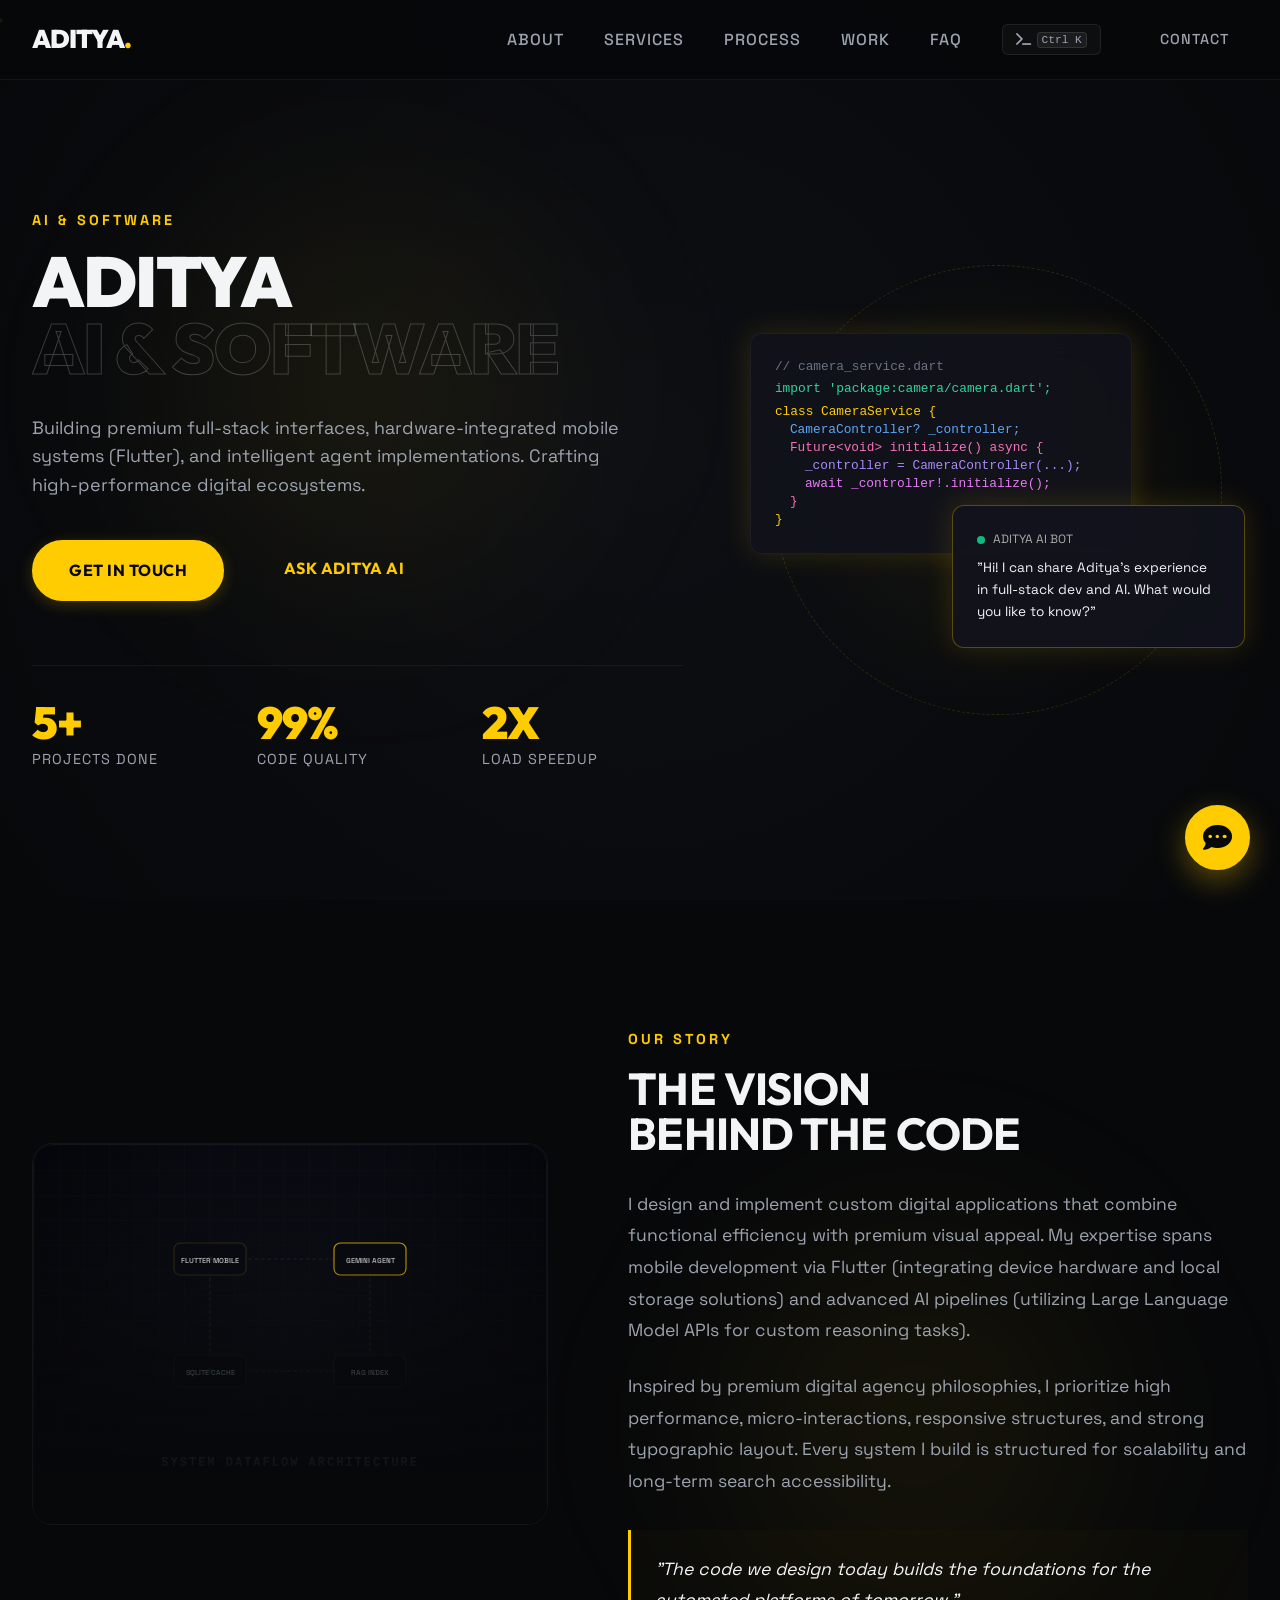
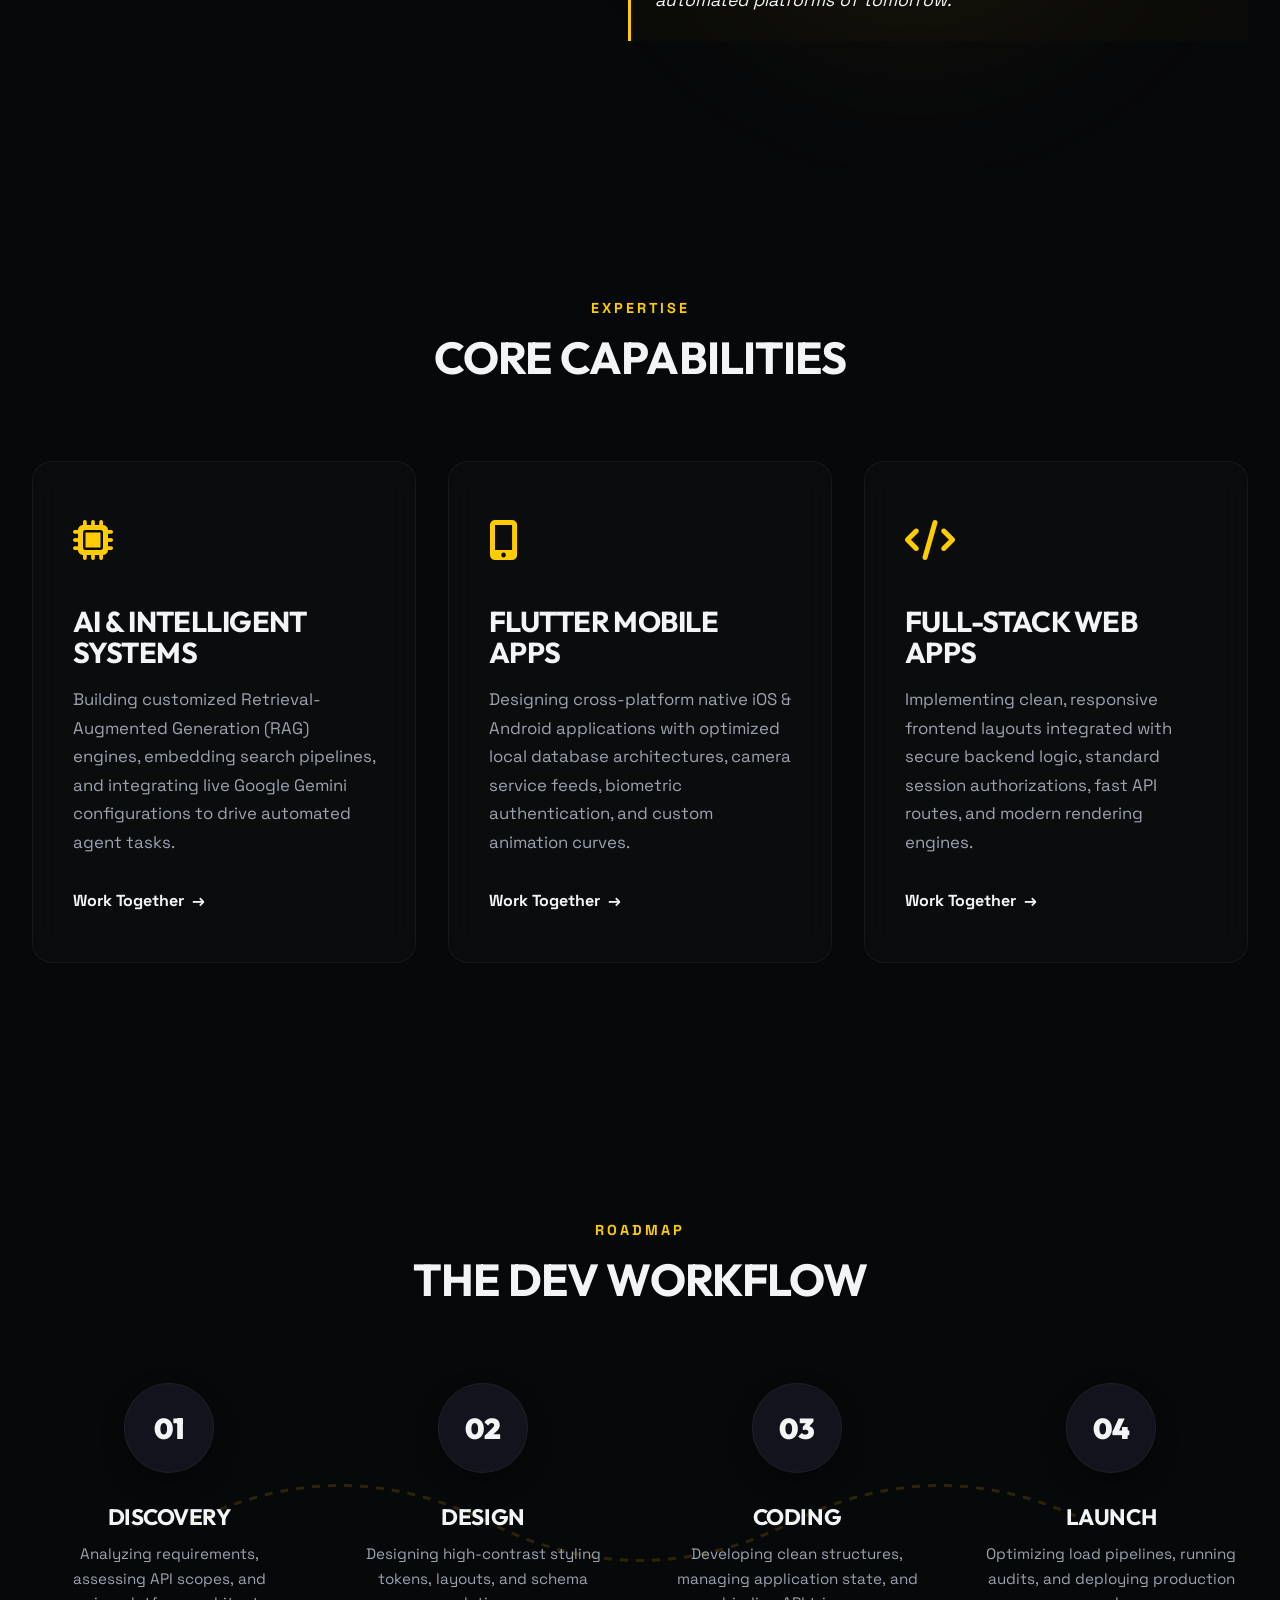
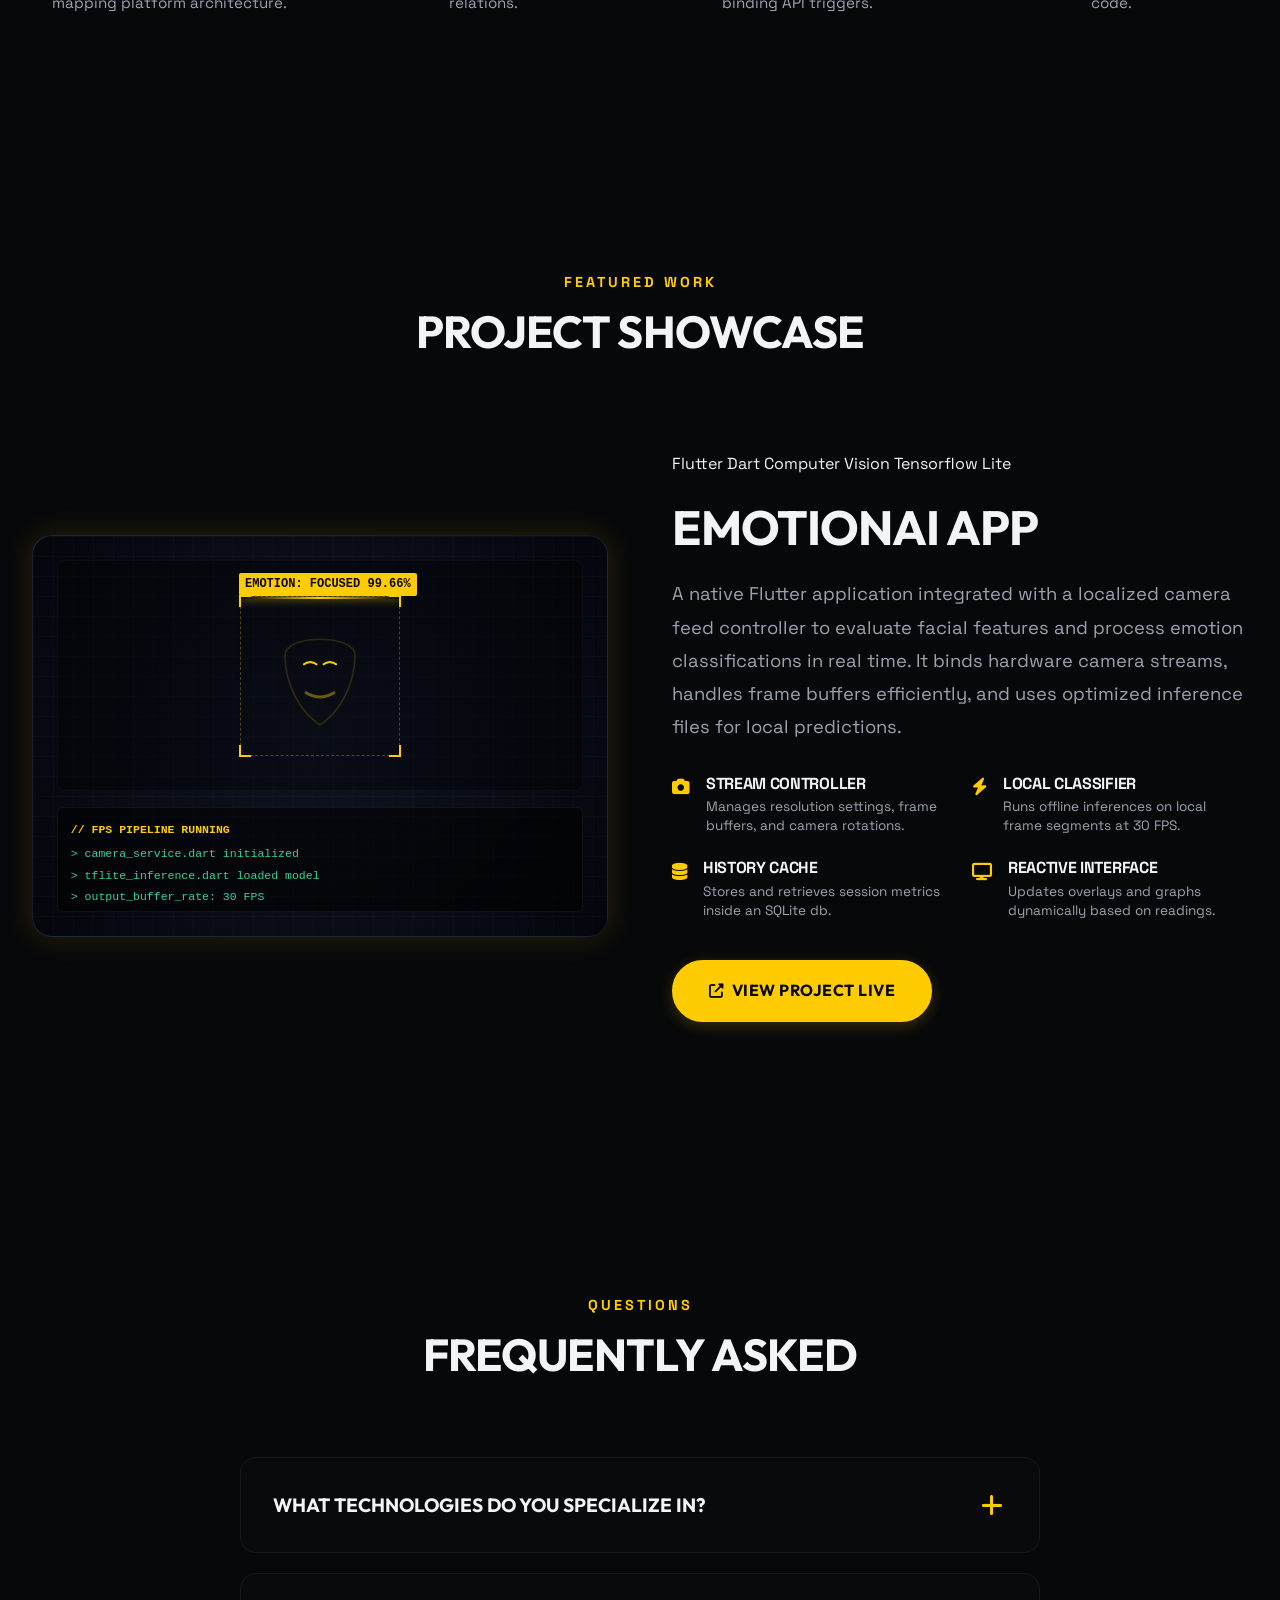
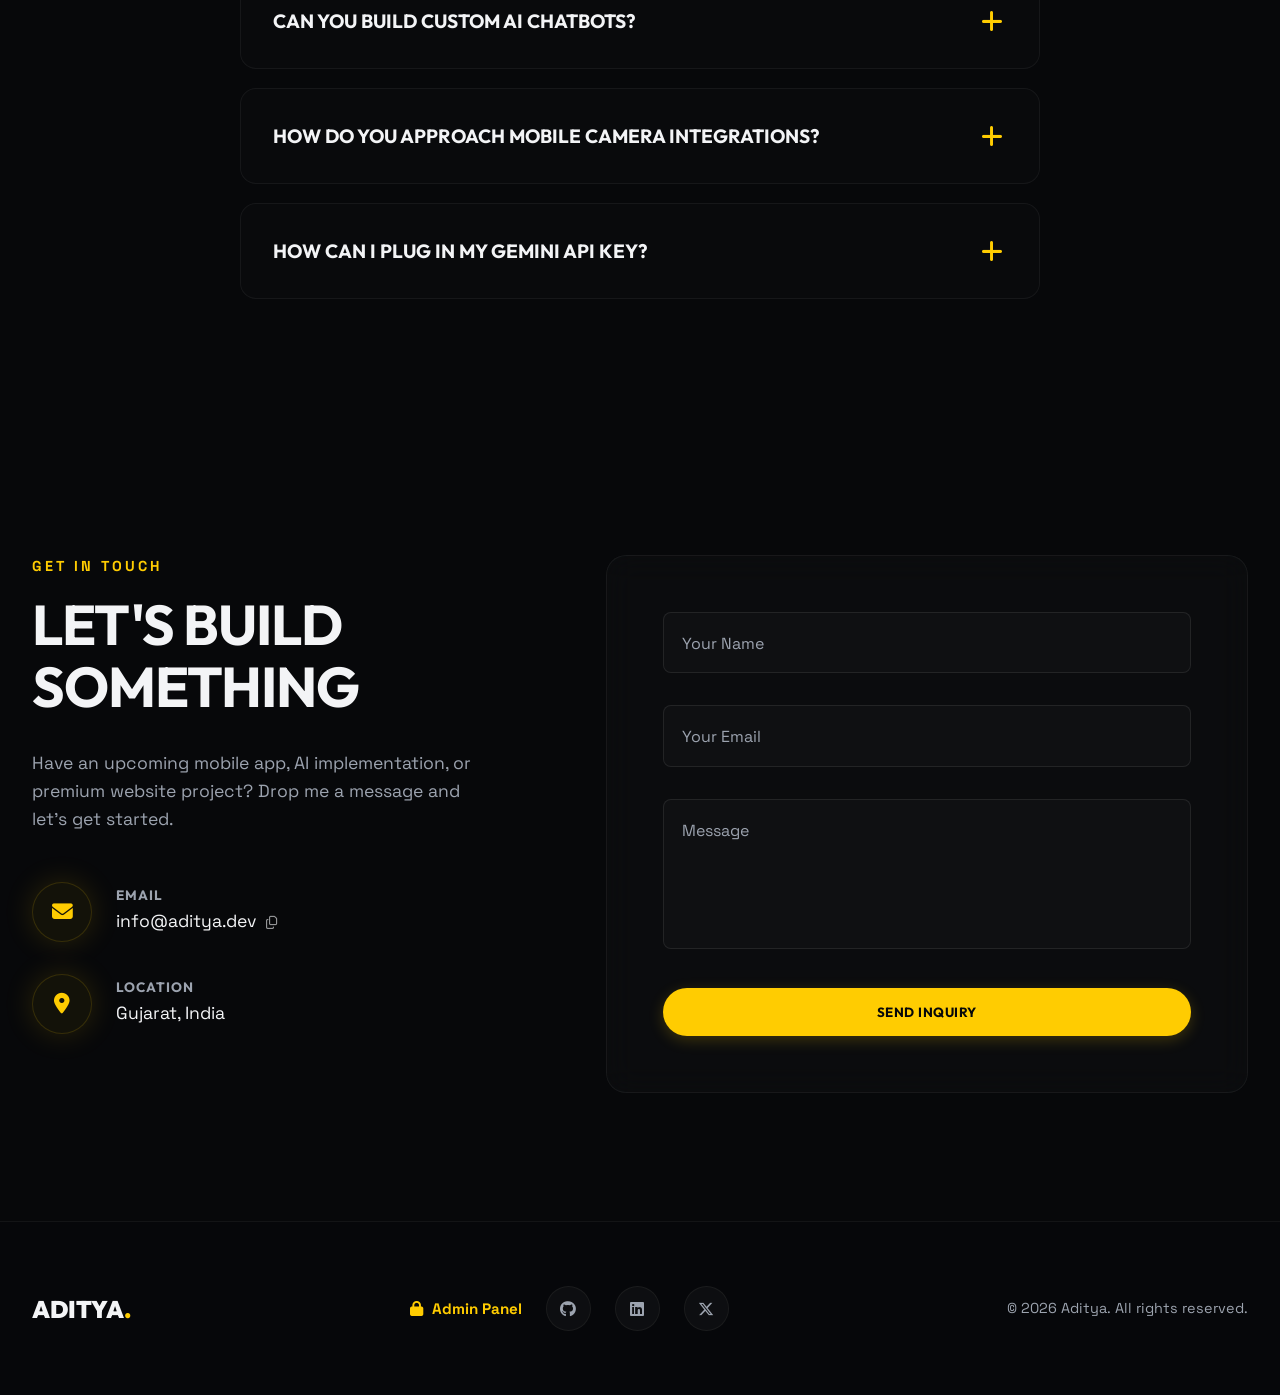
==== commit b7b7520c: "fix: resolve admin GET api 404 error and add multi-projects organizer with links" ====
--- a/index.html
+++ b/index.html
@@ -251,90 +251,8 @@
             <h2 class="section-title">PROJECT SHOWCASE</h2>
         </div>
         
-        <div class="project-showcase reveal-item">
-            <!-- Left Side visual representing Flutter device flow -->
-            <div class="project-showcase-media glass-panel">
-                <div class="scanner-container">
-                    <div class="scanner-grid"></div>
-                    <div class="scanner-camera-feed">
-                        <!-- Technical Scanning Vector -->
-                        <svg class="scanner-face-vector" viewBox="0 0 100 100">
-                            <path class="face-outline" d="M 25 35 C 25 20, 75 20, 75 35 C 75 55, 65 75, 50 85 C 35 75, 25 55, 25 35 Z" fill="none" stroke="rgba(255, 204, 1, 0.15)" stroke-width="1.2" />
-                            <path class="face-eye-l" d="M 38 42 Q 43 38, 48 42" fill="none" stroke="var(--color-accent)" stroke-width="1.5" />
-                            <path class="face-eye-r" d="M 52 42 Q 57 38, 62 42" fill="none" stroke="var(--color-accent)" stroke-width="1.5" />
-                            <path class="face-mouth" d="M 40 62 Q 50 68, 60 62" fill="none" stroke="rgba(255, 204, 1, 0.4)" stroke-width="2" stroke-linecap="round" />
-                        </svg>
-                        
-                        <!-- Scanning Box overlay with details -->
-                        <div class="scanner-bounding-box">
-                            <span class="corner top-left"></span>
-                            <span class="corner top-right"></span>
-                            <span class="corner bottom-left"></span>
-                            <span class="corner bottom-right"></span>
-                            <div class="scanner-tag">EMOTION: <span id="scan-val-emotion">DETECTING</span> <span id="scan-val-percent">--%</span></div>
-                            <div class="scanner-line"></div>
-                        </div>
-                    </div>
-                    
-                    <!-- Live technical debug terminal logs -->
-                    <div class="scanner-debug-panel">
-                        <div class="debug-title">// FPS PIPELINE RUNNING</div>
-                        <div class="debug-log-line">> camera_service.dart initialized</div>
-                        <div class="debug-log-line">> tflite_inference.dart loaded model</div>
-                        <div class="debug-log-line">> output_buffer_rate: 30 FPS</div>
-                        <div class="debug-log-line">> target_coordinates: x[482] y[180]</div>
-                        <div class="debug-log-line">> response_delay: 11ms</div>
-                    </div>
-                </div>
-            </div>
-            
-            <!-- Right Side details -->
-            <div class="project-showcase-details">
-                <div class="project-tags" style="margin-bottom: 1.5rem;">
-                    <span class="project-tag">Flutter</span>
-                    <span class="project-tag">Dart</span>
-                    <span class="project-tag">Computer Vision</span>
-                    <span class="project-tag">Tensorflow Lite</span>
-                </div>
-                <h3 id="dyn-project-title">EmotionAI App</h3>
-                <p id="dyn-project-desc">
-                    A native Flutter application integrated with a localized camera feed controller to evaluate facial features and process emotion classifications in real time. It binds hardware camera streams, handles frame buffers efficiently, and uses optimized inference files for local predictions.
-                </p>
-                
-                <!-- 2x2 Features Grid -->
-                <div class="project-features-grid">
-                    <div class="feature-item">
-                        <i class="fa-solid fa-camera"></i>
-                        <div>
-                            <h5>Stream Controller</h5>
-                            <p>Manages resolution settings, frame buffers, and camera rotations.</p>
-                        </div>
-                    </div>
-                    <div class="feature-item">
-                        <i class="fa-solid fa-bolt"></i>
-                        <div>
-                            <h5>Local Classifier</h5>
-                            <p>Runs offline inferences on local frame segments at 30 FPS.</p>
-                        </div>
-                    </div>
-                    <div class="feature-item">
-                        <i class="fa-solid fa-database"></i>
-                        <div>
-                            <h5>History Cache</h5>
-                            <p>Stores and retrieves session metrics inside an SQLite db.</p>
-                        </div>
-                    </div>
-                    <div class="feature-item">
-                        <i class="fa-solid fa-display"></i>
-                        <div>
-                            <h5>Reactive Interface</h5>
-                            <p>Updates overlays and graphs dynamically based on readings.</p>
-                        </div>
-                    </div>
-                </div>
-                
-                <a href="#contact" class="btn-primary">Discuss Project</a>
-            </div>
+        <div id="dyn-projects-container" class="reveal-item">
+            <!-- Dynamically populated projects list or single interactive project -->
         </div>
     </section>
 
--- a/style.css
+++ b/style.css
@@ -751,6 +751,94 @@
     line-height: 1.4;
 }
 
+/* Dynamic Projects Grid styling */
+.projects-grid {
+    max-width: 1300px;
+    margin: 0 auto;
+    display: grid;
+    grid-template-columns: repeat(auto-fill, minmax(380px, 1fr));
+    gap: 2.5rem;
+}
+
+.project-card {
+    background: rgba(18, 20, 28, 0.6);
+    border: var(--border-glass);
+    border-radius: 16px;
+    padding: 2.5rem;
+    transition: var(--transition-smooth);
+    display: flex;
+    flex-direction: column;
+    justify-content: space-between;
+    min-height: 380px;
+    cursor: pointer;
+    position: relative;
+    overflow: hidden;
+}
+
+.project-card::before {
+    content: '';
+    position: absolute;
+    top: 0; left: 0; right: 0; bottom: 0;
+    background: radial-gradient(300px circle at var(--mouse-x, 50%) var(--mouse-y, 50%), rgba(255, 204, 1, 0.05), transparent 50%);
+    z-index: 1;
+    pointer-events: none;
+    opacity: 0;
+    transition: opacity 0.4s ease;
+}
+
+.project-card:hover::before {
+    opacity: 1;
+}
+
+.project-card:hover {
+    transform: translateY(-8px) scale3d(1.01, 1.01, 1.01) !important;
+    border-color: rgba(255, 204, 1, 0.3);
+    box-shadow: var(--shadow-glow);
+}
+
+.project-card-header {
+    display: flex;
+    justify-content: space-between;
+    align-items: flex-start;
+    margin-bottom: 1.5rem;
+}
+
+.project-card-icon {
+    font-size: 2rem;
+    color: var(--color-accent);
+}
+
+.project-card-link-icon {
+    font-size: 1.2rem;
+    color: var(--color-text-secondary);
+    transition: var(--transition-fast);
+}
+
+.project-card:hover .project-card-link-icon {
+    color: var(--color-accent);
+    transform: translate(2px, -2px);
+}
+
+.project-card-tags {
+    display: flex;
+    flex-wrap: wrap;
+    gap: 0.6rem;
+}
+
+.project-card-tag {
+    font-family: monospace;
+    font-size: 0.75rem;
+    background: rgba(255, 255, 255, 0.03);
+    color: var(--color-text-secondary);
+    padding: 3px 8px;
+    border-radius: 4px;
+    border: 1px solid rgba(255, 255, 255, 0.05);
+}
+
+.project-clickable {
+    cursor: pointer;
+}
+
 /* ==========================================================================
    FAQ SECTION
    ========================================================================== */
@@ -2287,3 +2375,26 @@
     border-radius: 4px !important;
     padding: 0.4rem 0.8rem !important;
 }
+
+/* --------------------------------------------------------------------------
+   GPU ACCELERATED SCROLL PARALLAX BINDINGS
+   -------------------------------------------------------------------------- */
+@media (min-width: 769px) {
+    .hero-content {
+        transform: translateY(calc(var(--scroll-y, 0px) * 0.18));
+        opacity: calc(1 - (var(--scroll-y, 0px) / 650));
+        will-change: transform, opacity;
+    }
+    .hero-mockup {
+        transform: translateY(calc(var(--scroll-y, 0px) * 0.08));
+        will-change: transform;
+    }
+    .glow-aura {
+        transform: translateY(calc(var(--scroll-y, 0px) * 0.28));
+        will-change: transform;
+    }
+    #bg-canvas {
+        transform: translateY(calc(var(--scroll-y, 0px) * 0.1));
+        will-change: transform;
+    }
+}
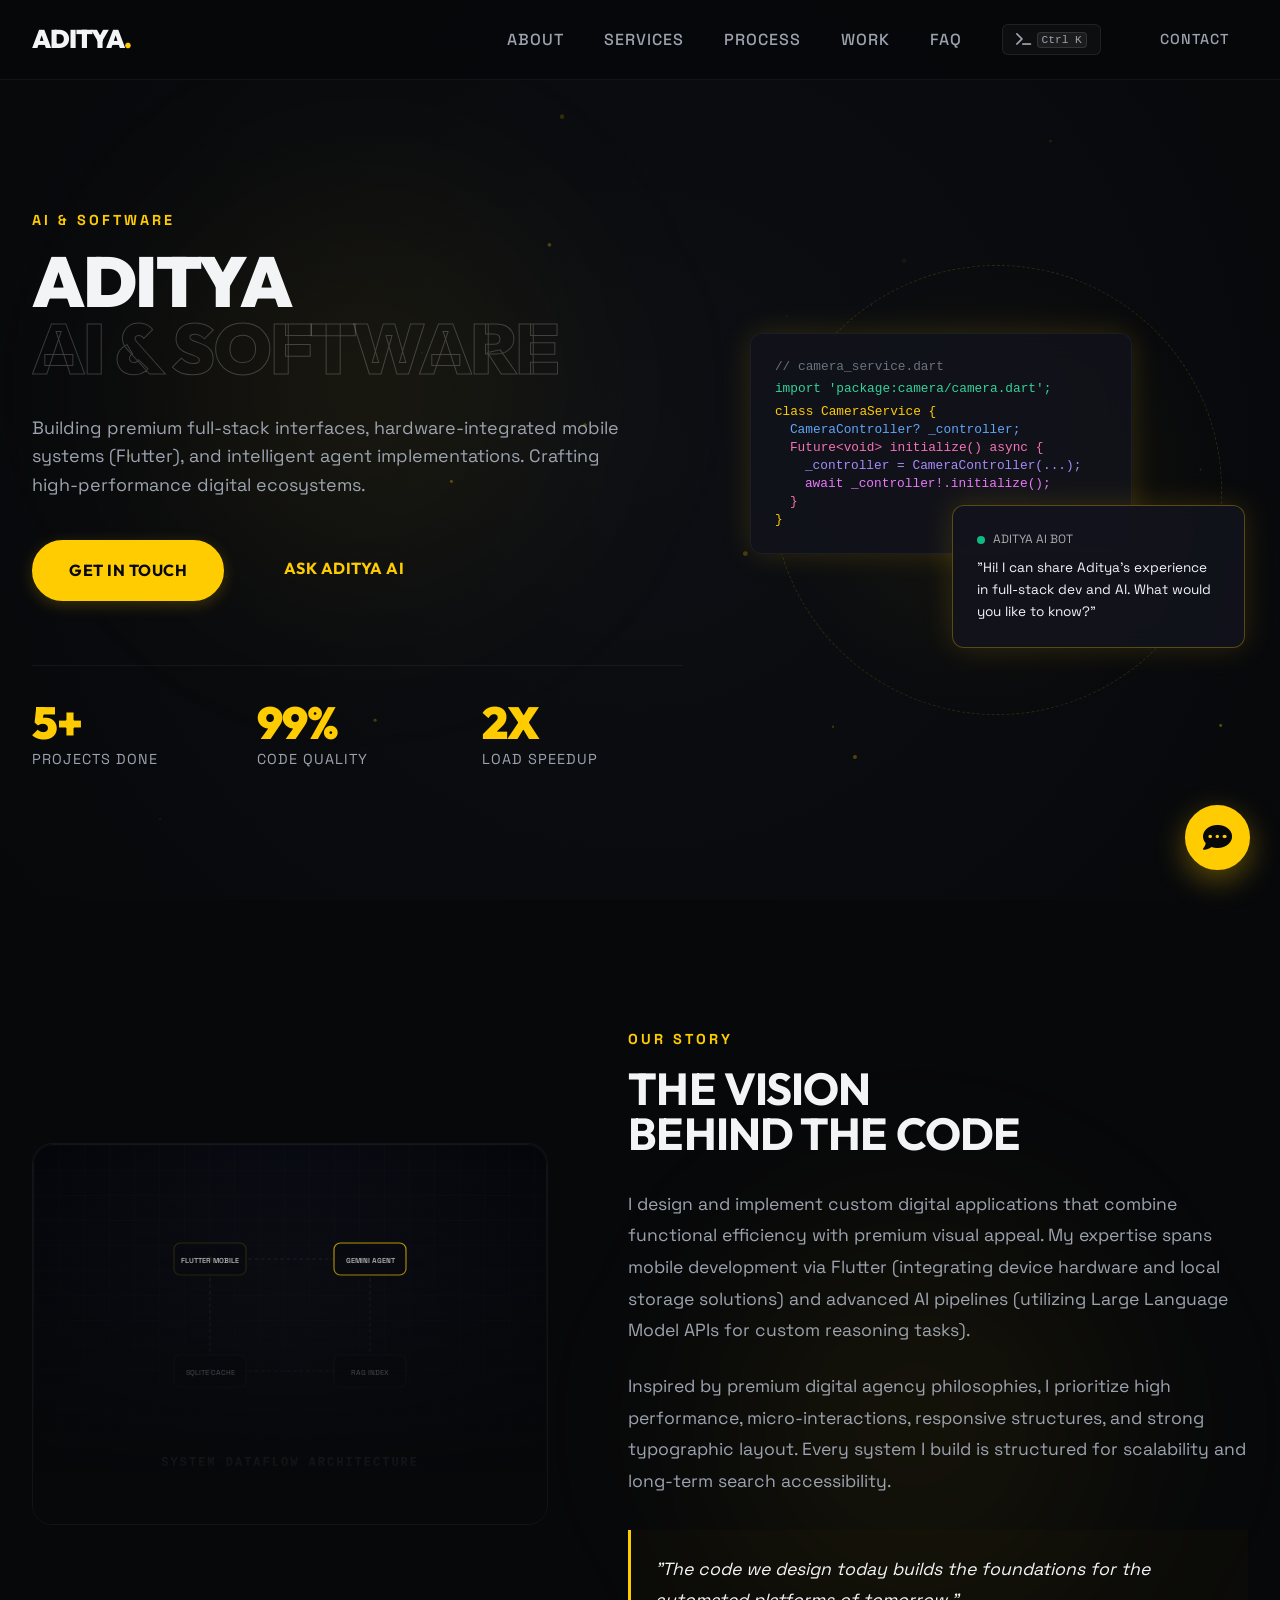
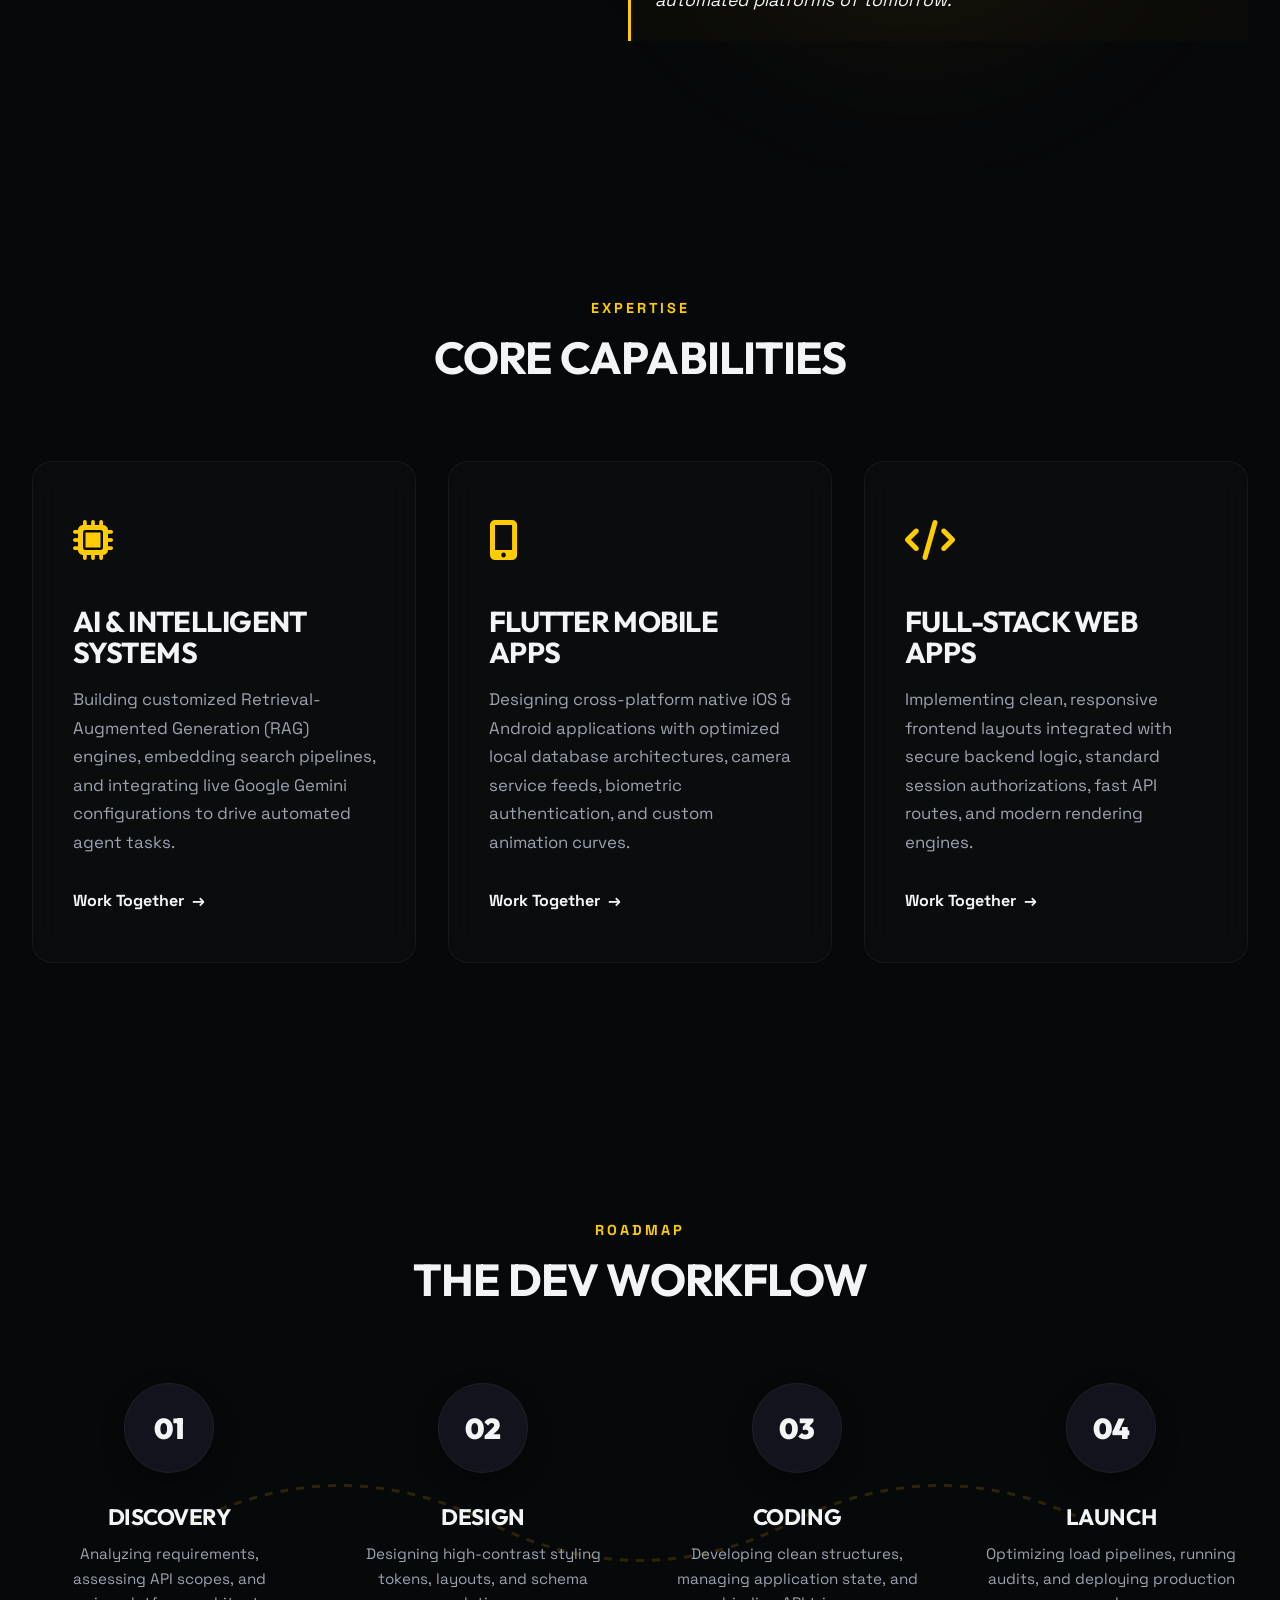
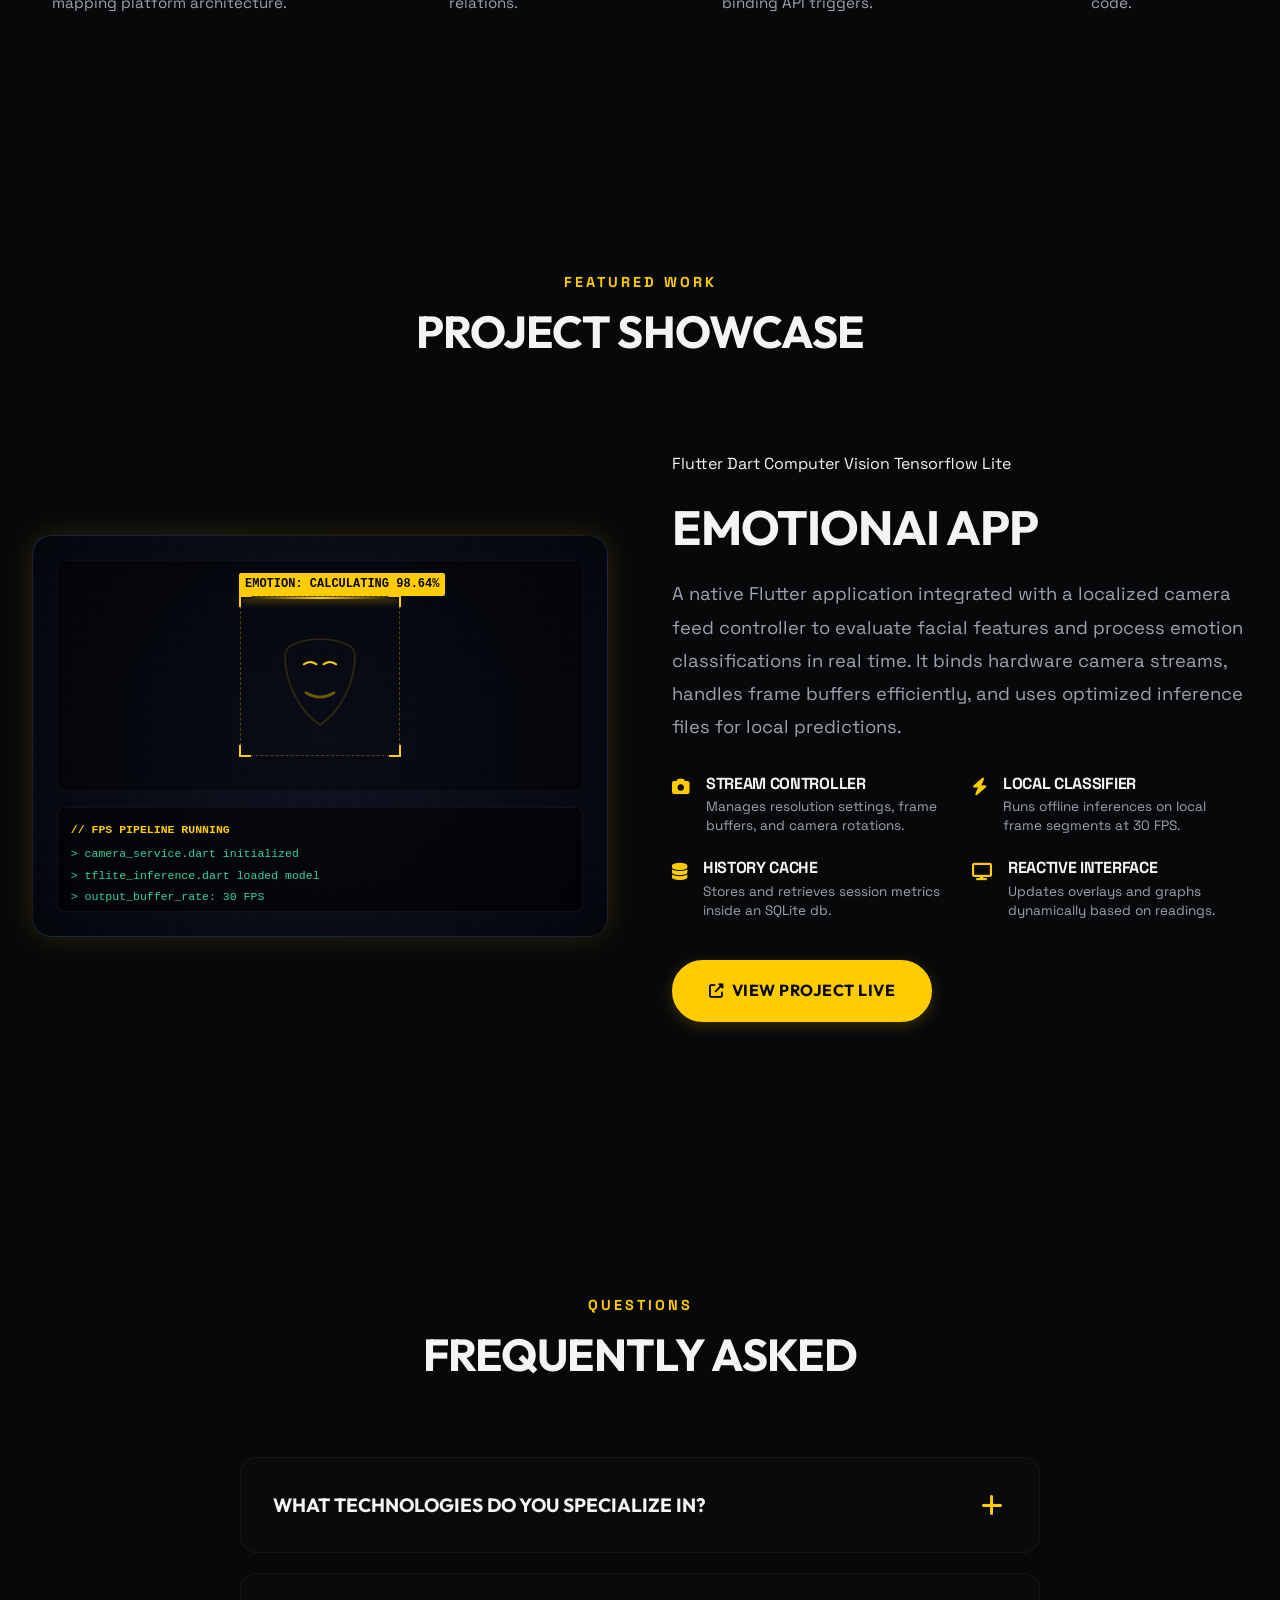
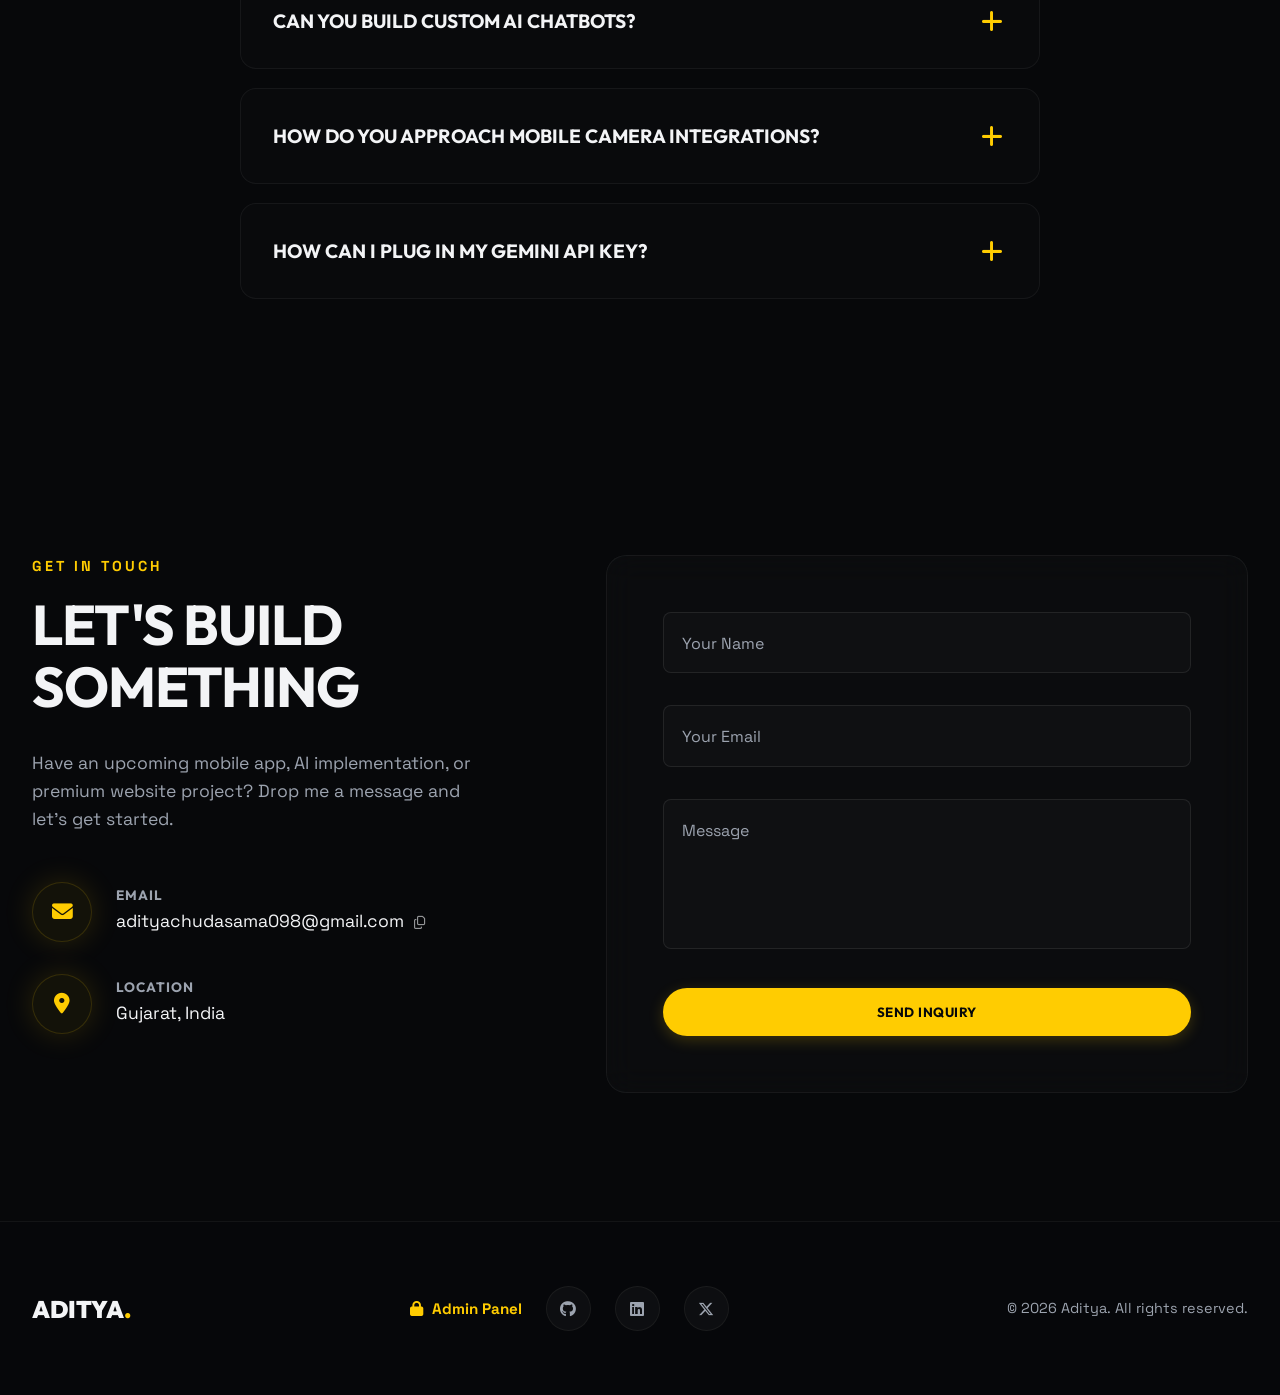
==== commit b1046dbc: "Email address issue done" ====
--- a/index.html
+++ b/index.html
@@ -1,21 +1,25 @@
 <!DOCTYPE html>
 <html lang="en">
+
 <head>
     <meta charset="UTF-8">
     <meta name="viewport" content="width=device-width, initial-scale=1.0">
     <title>Aditya | Creative Full-Stack & AI Developer Portfolio</title>
-    
+
     <!-- Meta Descriptions for SEO -->
-    <meta name="description" content="Explore Aditya's interactive developer portfolio featuring advanced AI chatbots, custom Flutter applications, and high-performance full-stack web designs.">
-    <meta name="keywords" content="Aditya, Portfolio, Full-Stack Developer, AI Chatbot, Flutter Developer, Web Development, Creative Coding, EmotionAI">
+    <meta name="description"
+        content="Explore Aditya's interactive developer portfolio featuring advanced AI chatbots, custom Flutter applications, and high-performance full-stack web designs.">
+    <meta name="keywords"
+        content="Aditya, Portfolio, Full-Stack Developer, AI Chatbot, Flutter Developer, Web Development, Creative Coding, EmotionAI">
     <meta name="author" content="Aditya">
-    
+
     <!-- CSS Stylesheets -->
     <link rel="stylesheet" href="style.css">
-    
+
     <!-- FontAwesome for Icons -->
     <link rel="stylesheet" href="https://cdn.jsdelivr.net/npm/@fortawesome/fontawesome-free@6.4.0/css/all.min.css">
 </head>
+
 <body>
 
     <!-- Canvas for Floating Particles -->
@@ -31,8 +35,10 @@
                 <li><a href="#process">Process</a></li>
                 <li><a href="#projects">Work</a></li>
                 <li><a href="#faq">FAQ</a></li>
-                <li><button id="nav-cmd-btn" class="nav-cmd-btn" title="Open Command Palette (Ctrl+K)"><i class="fa-solid fa-terminal"></i> <span class="kbd-hint">Ctrl K</span></button></li>
-                <li><a href="#contact" class="btn-secondary" style="padding: 0.5rem 1.2rem; font-size: 0.9rem;">Contact</a></li>
+                <li><button id="nav-cmd-btn" class="nav-cmd-btn" title="Open Command Palette (Ctrl+K)"><i
+                            class="fa-solid fa-terminal"></i> <span class="kbd-hint">Ctrl K</span></button></li>
+                <li><a href="#contact" class="btn-secondary"
+                        style="padding: 0.5rem 1.2rem; font-size: 0.9rem;">Contact</a></li>
             </ul>
             <button class="mobile-menu-btn" aria-label="Toggle Menu" id="mobile-menu-btn">
                 <i class="fa-solid fa-bars"></i>
@@ -48,7 +54,8 @@
                 <span class="section-label" id="dyn-hero-label">AI & Software Engineer</span>
                 <h1 id="dyn-hero-title">ADITYA<br><span class="text-stroke">DEV & CREATIVE</span><br>ENGINEER</h1>
                 <p class="hero-tagline" id="dyn-hero-tagline">
-                    Building premium full-stack interfaces, hardware-integrated mobile systems (Flutter), and intelligent agent implementations. Crafting high-performance digital ecosystems.
+                    Building premium full-stack interfaces, hardware-integrated mobile systems (Flutter), and
+                    intelligent agent implementations. Crafting high-performance digital ecosystems.
                 </p>
                 <div class="hero-buttons">
                     <a href="#contact" class="btn-primary">Get in Touch</a>
@@ -69,7 +76,7 @@
                     </div>
                 </div>
             </div>
-            
+
             <div class="hero-mockup reveal-item" style="transition-delay: 0.2s;">
                 <div class="mockup-container">
                     <div class="mockup-bg-circle"></div>
@@ -89,9 +96,11 @@
                     <div class="mockup-item chat glass-panel">
                         <div style="display: flex; align-items: center; gap: 8px; margin-bottom: 8px;">
                             <div style="width: 8px; height: 8px; border-radius: 50%; background: #10b981;"></div>
-                            <span style="font-size: 0.75rem; text-transform: uppercase; color: #aaa;">Aditya AI Bot</span>
-                        </div>
-                        <div style="font-size: 0.85rem; color: #f3f4f6;" id="dyn-mock-chat-bubble">"Hi! I can share Aditya's experience in full-stack dev and AI. What would you like to know?"</div>
+                            <span style="font-size: 0.75rem; text-transform: uppercase; color: #aaa;">Aditya AI
+                                Bot</span>
+                        </div>
+                        <div style="font-size: 0.85rem; color: #f3f4f6;" id="dyn-mock-chat-bubble">"Hi! I can share
+                            Aditya's experience in full-stack dev and AI. What would you like to know?"</div>
                     </div>
                 </div>
             </div>
@@ -109,38 +118,50 @@
                         <!-- Connection Lines -->
                         <g class="conn-lines">
                             <!-- Flutter to SQL -->
-                            <path d="M 100 80 L 100 220" stroke="rgba(255, 255, 255, 0.08)" stroke-width="2" stroke-dasharray="4 4" />
+                            <path d="M 100 80 L 100 220" stroke="rgba(255, 255, 255, 0.08)" stroke-width="2"
+                                stroke-dasharray="4 4" />
                             <!-- Flutter to LLM -->
-                            <path d="M 100 80 L 300 80" stroke="rgba(255, 255, 255, 0.08)" stroke-width="2" stroke-dasharray="4 4" />
+                            <path d="M 100 80 L 300 80" stroke="rgba(255, 255, 255, 0.08)" stroke-width="2"
+                                stroke-dasharray="4 4" />
                             <!-- SQL to RAG -->
-                            <path d="M 100 220 L 300 220" stroke="rgba(255, 255, 255, 0.08)" stroke-width="2" stroke-dasharray="4 4" />
+                            <path d="M 100 220 L 300 220" stroke="rgba(255, 255, 255, 0.08)" stroke-width="2"
+                                stroke-dasharray="4 4" />
                             <!-- RAG to LLM -->
-                            <path d="M 300 220 L 300 80" stroke="rgba(255, 255, 255, 0.08)" stroke-width="2" stroke-dasharray="4 4" />
+                            <path d="M 300 220 L 300 80" stroke="rgba(255, 255, 255, 0.08)" stroke-width="2"
+                                stroke-dasharray="4 4" />
                         </g>
-                        
+
                         <!-- Flow animation circles -->
                         <circle class="flow-dot f-to-l" cx="100" cy="80" r="3.5" fill="var(--color-accent)" />
                         <circle class="flow-dot s-to-r" cx="100" cy="220" r="3.5" fill="var(--color-accent-blue)" />
-                        
+
                         <!-- Node Flutter -->
                         <g class="diagram-node node-flutter" transform="translate(100, 80)">
-                            <rect x="-45" y="-20" width="90" height="40" rx="8" fill="rgba(11, 12, 19, 0.9)" stroke="rgba(255, 204, 1, 0.2)" stroke-width="1.5" />
-                            <text x="0" y="5" font-family="var(--font-body)" font-weight="700" font-size="9" fill="#f3f4f6" text-anchor="middle">FLUTTER MOBILE</text>
+                            <rect x="-45" y="-20" width="90" height="40" rx="8" fill="rgba(11, 12, 19, 0.9)"
+                                stroke="rgba(255, 204, 1, 0.2)" stroke-width="1.5" />
+                            <text x="0" y="5" font-family="var(--font-body)" font-weight="700" font-size="9"
+                                fill="#f3f4f6" text-anchor="middle">FLUTTER MOBILE</text>
                         </g>
                         <!-- Node SQLite -->
                         <g class="diagram-node" transform="translate(100, 220)">
-                            <rect x="-45" y="-20" width="90" height="40" rx="8" fill="rgba(11, 12, 19, 0.9)" stroke="rgba(255, 255, 255, 0.06)" stroke-width="1.5" />
-                            <text x="0" y="5" font-family="var(--font-body)" font-weight="500" font-size="9" fill="#9ca3af" text-anchor="middle">SQLITE CACHE</text>
+                            <rect x="-45" y="-20" width="90" height="40" rx="8" fill="rgba(11, 12, 19, 0.9)"
+                                stroke="rgba(255, 255, 255, 0.06)" stroke-width="1.5" />
+                            <text x="0" y="5" font-family="var(--font-body)" font-weight="500" font-size="9"
+                                fill="#9ca3af" text-anchor="middle">SQLITE CACHE</text>
                         </g>
                         <!-- Node Gemini LLM -->
                         <g class="diagram-node node-gemini" transform="translate(300, 80)">
-                            <rect x="-45" y="-20" width="90" height="40" rx="8" fill="rgba(11, 12, 19, 0.9)" stroke="var(--color-accent)" stroke-width="1.5" />
-                            <text x="0" y="5" font-family="var(--font-body)" font-weight="700" font-size="9" fill="#f3f4f6" text-anchor="middle">GEMINI AGENT</text>
+                            <rect x="-45" y="-20" width="90" height="40" rx="8" fill="rgba(11, 12, 19, 0.9)"
+                                stroke="var(--color-accent)" stroke-width="1.5" />
+                            <text x="0" y="5" font-family="var(--font-body)" font-weight="700" font-size="9"
+                                fill="#f3f4f6" text-anchor="middle">GEMINI AGENT</text>
                         </g>
                         <!-- Node RAG -->
                         <g class="diagram-node" transform="translate(300, 220)">
-                            <rect x="-45" y="-20" width="90" height="40" rx="8" fill="rgba(11, 12, 19, 0.9)" stroke="rgba(255, 255, 255, 0.06)" stroke-width="1.5" />
-                            <text x="0" y="5" font-family="var(--font-body)" font-weight="500" font-size="9" fill="#9ca3af" text-anchor="middle">RAG INDEX</text>
+                            <rect x="-45" y="-20" width="90" height="40" rx="8" fill="rgba(11, 12, 19, 0.9)"
+                                stroke="rgba(255, 255, 255, 0.06)" stroke-width="1.5" />
+                            <text x="0" y="5" font-family="var(--font-body)" font-weight="500" font-size="9"
+                                fill="#9ca3af" text-anchor="middle">RAG INDEX</text>
                         </g>
                     </svg>
                     <div class="diagram-label">SYSTEM DATAFLOW ARCHITECTURE</div>
@@ -151,14 +172,20 @@
                 <h2 class="section-title">THE VISION<br>BEHIND THE CODE</h2>
                 <div id="dyn-about-desc">
                     <p>
-                        I design and implement custom digital applications that combine functional efficiency with premium visual appeal. My expertise spans mobile development via Flutter (integrating device hardware and local storage solutions) and advanced AI pipelines (utilizing Large Language Model APIs for custom reasoning tasks).
+                        I design and implement custom digital applications that combine functional efficiency with
+                        premium visual appeal. My expertise spans mobile development via Flutter (integrating device
+                        hardware and local storage solutions) and advanced AI pipelines (utilizing Large Language Model
+                        APIs for custom reasoning tasks).
                     </p>
                     <p>
-                        Inspired by premium digital agency philosophies, I prioritize high performance, micro-interactions, responsive structures, and strong typographic layout. Every system I build is structured for scalability and long-term search accessibility.
+                        Inspired by premium digital agency philosophies, I prioritize high performance,
+                        micro-interactions, responsive structures, and strong typographic layout. Every system I build
+                        is structured for scalability and long-term search accessibility.
                     </p>
                 </div>
                 <div class="highlight-box">
-                    <p id="dyn-about-quote">"The code we design today builds the foundations for the automated platforms of tomorrow."</p>
+                    <p id="dyn-about-quote">"The code we design today builds the foundations for the automated platforms
+                        of tomorrow."</p>
                 </div>
             </div>
         </div>
@@ -176,27 +203,30 @@
                 <div>
                     <div class="icon"><i class="fa-solid fa-microchip"></i></div>
                     <h3>AI & Intelligent Systems</h3>
-                    <p>Building customized Retrieval-Augmented Generation (RAG) engines, embedding search pipelines, and integrating live Google Gemini configurations to drive automated agent tasks.</p>
+                    <p>Building customized Retrieval-Augmented Generation (RAG) engines, embedding search pipelines, and
+                        integrating live Google Gemini configurations to drive automated agent tasks.</p>
                 </div>
                 <a href="#contact" class="read-more">Work Together</a>
             </div>
-            
+
             <!-- Service 2 -->
             <div class="service-card glass-panel reveal-item" style="transition-delay: 0.1s;">
                 <div>
                     <div class="icon"><i class="fa-solid fa-mobile-screen-button"></i></div>
                     <h3>Flutter Mobile Apps</h3>
-                    <p>Designing cross-platform native iOS & Android applications with optimized local database architectures, camera service feeds, biometric authentication, and custom animation curves.</p>
+                    <p>Designing cross-platform native iOS & Android applications with optimized local database
+                        architectures, camera service feeds, biometric authentication, and custom animation curves.</p>
                 </div>
                 <a href="#contact" class="read-more">Work Together</a>
             </div>
-            
+
             <!-- Service 3 -->
             <div class="service-card glass-panel reveal-item" style="transition-delay: 0.2s;">
                 <div>
                     <div class="icon"><i class="fa-solid fa-code"></i></div>
                     <h3>Full-Stack Web Apps</h3>
-                    <p>Implementing clean, responsive frontend layouts integrated with secure backend logic, standard session authorizations, fast API routes, and modern rendering engines.</p>
+                    <p>Implementing clean, responsive frontend layouts integrated with secure backend logic, standard
+                        session authorizations, fast API routes, and modern rendering engines.</p>
                 </div>
                 <a href="#contact" class="read-more">Work Together</a>
             </div>
@@ -214,7 +244,7 @@
             <svg class="process-road-svg" viewBox="0 0 1200 150">
                 <path d="M 150,80 Q 300,5 450,80 T 750,80 T 1050,80" />
             </svg>
-            
+
             <div class="process-steps">
                 <!-- Step 1 -->
                 <div class="process-step reveal-item">
@@ -250,7 +280,7 @@
             <span class="section-label">Featured Work</span>
             <h2 class="section-title">PROJECT SHOWCASE</h2>
         </div>
-        
+
         <div id="dyn-projects-container" class="reveal-item">
             <!-- Dynamically populated projects list or single interactive project -->
         </div>
@@ -272,11 +302,13 @@
                     </button>
                     <div class="faq-answer">
                         <div class="faq-answer-content">
-                            I specialize in cross-platform mobile systems built with Flutter (Dart), frontend interfaces using modern HTML, JavaScript, and Vanilla CSS, and backend systems structured around Node.js and AI APIs such as Google Gemini.
-                        </div>
-                    </div>
-                </div>
-                
+                            I specialize in cross-platform mobile systems built with Flutter (Dart), frontend interfaces
+                            using modern HTML, JavaScript, and Vanilla CSS, and backend systems structured around
+                            Node.js and AI APIs such as Google Gemini.
+                        </div>
+                    </div>
+                </div>
+
                 <!-- FAQ 2 -->
                 <div class="faq-item">
                     <button class="faq-question-btn" aria-expanded="false">
@@ -285,7 +317,9 @@
                     </button>
                     <div class="faq-answer">
                         <div class="faq-answer-content">
-                            Yes. I design custom client-side chatbots capable of running on pre-set knowledge parameters or connecting directly to live LLM systems via API channels to answer client inquiries interactively.
+                            Yes. I design custom client-side chatbots capable of running on pre-set knowledge parameters
+                            or connecting directly to live LLM systems via API channels to answer client inquiries
+                            interactively.
                         </div>
                     </div>
                 </div>
@@ -298,7 +332,9 @@
                     </button>
                     <div class="faq-answer">
                         <div class="faq-answer-content">
-                            I implement native camera controllers inside Flutter using platform service layers. This setup handles resolution configurations, stream buffers, and connects with classification models for real-time evaluations.
+                            I implement native camera controllers inside Flutter using platform service layers. This
+                            setup handles resolution configurations, stream buffers, and connects with classification
+                            models for real-time evaluations.
                         </div>
                     </div>
                 </div>
@@ -311,7 +347,10 @@
                     </button>
                     <div class="faq-answer">
                         <div class="faq-answer-content">
-                            The portfolio chatbot features a settings panel (the gear icon on the header). Open the panel, insert your Google Gemini API key, and the bot will transition from pre-configured RAG replies to a live AI model conversational experience. Your key is stored securely in your browser's localStorage.
+                            The portfolio chatbot features a settings panel (the gear icon on the header). Open the
+                            panel, insert your Google Gemini API key, and the bot will transition from pre-configured
+                            RAG replies to a live AI model conversational experience. Your key is stored securely in
+                            your browser's localStorage.
                         </div>
                     </div>
                 </div>
@@ -325,14 +364,16 @@
             <div class="contact-info reveal-item">
                 <span class="section-label">Get in Touch</span>
                 <h2>LET'S BUILD<br>SOMETHING</h2>
-                <p>Have an upcoming mobile app, AI implementation, or premium website project? Drop me a message and let's get started.</p>
-                
+                <p>Have an upcoming mobile app, AI implementation, or premium website project? Drop me a message and
+                    let's get started.</p>
+
                 <div class="info-details">
                     <div class="info-item" id="copy-email-btn" title="Click to copy email">
                         <div class="icon"><i class="fa-solid fa-envelope"></i></div>
                         <div>
                             <h4>Email</h4>
-                            <p>info@aditya.dev <i class="fa-regular fa-copy" style="font-size: 0.8rem; margin-left: 5px; opacity: 0.6;"></i></p>
+                            <p>adityachudasama098@gmail.com <i class="fa-regular fa-copy"
+                                    style="font-size: 0.8rem; margin-left: 5px; opacity: 0.6;"></i></p>
                         </div>
                     </div>
                     <div class="info-item">
@@ -358,7 +399,8 @@
                     <textarea id="form-message" class="form-input" placeholder=" " required></textarea>
                     <label for="form-message" class="form-label">Message</label>
                 </div>
-                <button type="submit" class="btn-primary" style="width: 100%; text-align: center; border: none; cursor: pointer;">Send Inquiry</button>
+                <button type="submit" class="btn-primary"
+                    style="width: 100%; text-align: center; border: none; cursor: pointer;">Send Inquiry</button>
             </form>
         </div>
     </section>
@@ -368,11 +410,16 @@
         <div class="footer-container">
             <a href="#" class="footer-logo">ADITYA<span>.</span></a>
             <div style="display: flex; align-items: center; gap: 1.5rem; flex-wrap: wrap;">
-                <a href="admin.html" class="footer-link" style="color: var(--color-accent); text-decoration: none; font-weight: 700; font-size: 0.95rem;"><i class="fa-solid fa-lock" style="margin-right: 5px;"></i> Admin Panel</a>
+                <a href="admin.html" class="footer-link"
+                    style="color: var(--color-accent); text-decoration: none; font-weight: 700; font-size: 0.95rem;"><i
+                        class="fa-solid fa-lock" style="margin-right: 5px;"></i> Admin Panel</a>
                 <div class="footer-socials">
-                    <a href="https://github.com" target="_blank" aria-label="GitHub"><i class="fa-brands fa-github"></i></a>
-                    <a href="https://linkedin.com" target="_blank" aria-label="LinkedIn"><i class="fa-brands fa-linkedin"></i></a>
-                    <a href="https://twitter.com" target="_blank" aria-label="Twitter"><i class="fa-brands fa-x-twitter"></i></a>
+                    <a href="https://github.com" target="_blank" aria-label="GitHub"><i
+                            class="fa-brands fa-github"></i></a>
+                    <a href="https://linkedin.com" target="_blank" aria-label="LinkedIn"><i
+                            class="fa-brands fa-linkedin"></i></a>
+                    <a href="https://twitter.com" target="_blank" aria-label="Twitter"><i
+                            class="fa-brands fa-x-twitter"></i></a>
                 </div>
             </div>
             <p class="footer-copy">&copy; 2026 Aditya. All rights reserved.</p>
@@ -392,23 +439,26 @@
                 </div>
                 <div class="terminal-title">aditya-ai@terminal: ~</div>
             </div>
-            
+
             <!-- Messages Log Tab -->
             <div class="chat-tab-content" id="chat-messages-tab">
                 <div class="chat-messages" id="chat-messages">
                     <div class="message bot" id="dyn-chatbot-greeting">
-                        Hi! I am Aditya's AI Assistant. I can tell you about his projects (like the Camera Service inside EmotionAI), skills, workflow, or contact details. Ask me anything!
-                    </div>
-                </div>
-                
+                        Hi! I am Aditya's AI Assistant. I can tell you about his projects (like the Camera Service
+                        inside EmotionAI), skills, workflow, or contact details. Ask me anything!
+                    </div>
+                </div>
+
                 <!-- Quick replies suggestions chip tray -->
                 <div class="chat-suggestions">
                     <div class="suggestion-chip" data-query="Tell me about EmotionAI">Tell me about EmotionAI</div>
-                    <div class="suggestion-chip" data-query="What are your coding skills?">What are your coding skills?</div>
+                    <div class="suggestion-chip" data-query="What are your coding skills?">What are your coding skills?
+                    </div>
                     <div class="suggestion-chip" data-query="How can I hire you?">How can I hire you?</div>
-                    <div class="suggestion-chip" data-query="What is your development process?">What is your process?</div>
-                </div>
-                
+                    <div class="suggestion-chip" data-query="What is your development process?">What is your process?
+                    </div>
+                </div>
+
                 <!-- Input container -->
                 <div class="chat-input-container terminal-input-container">
                     <span class="terminal-prompt-char">$</span>
@@ -419,7 +469,7 @@
                 </div>
             </div>
         </div>
-        
+
         <!-- Toggle Bubble Button -->
         <button class="chatbot-bubble" id="chatbot-bubble" aria-label="Open Chatbot">
             <i class="fa-solid fa-comment-dots"></i>
@@ -427,27 +477,39 @@
     </div>
 
     <!-- Command Palette Modal -->
-    <div class="cmd-palette" id="cmd-palette" aria-hidden="true" role="dialog" aria-modal="true" aria-label="Command Palette">
+    <div class="cmd-palette" id="cmd-palette" aria-hidden="true" role="dialog" aria-modal="true"
+        aria-label="Command Palette">
         <div class="cmd-palette-content glass-panel">
             <div class="cmd-palette-header">
                 <i class="fa-solid fa-magnifying-glass cmd-search-icon"></i>
                 <input type="text" id="cmd-palette-input" placeholder="Type a command or search..." autocomplete="off">
-                <button class="cmd-close-btn" id="cmd-close-btn" aria-label="Close Command Palette"><i class="fa-solid fa-xmark"></i></button>
+                <button class="cmd-close-btn" id="cmd-close-btn" aria-label="Close Command Palette"><i
+                        class="fa-solid fa-xmark"></i></button>
             </div>
             <div class="cmd-palette-body">
                 <div class="cmd-palette-suggestions" id="cmd-palette-suggestions">
                     <div class="cmd-group-title">Navigation Shortcuts</div>
-                    <div class="cmd-item" data-action="nav" data-target="about"><i class="fa-solid fa-user"></i> Go to About Section <span class="cmd-shortcut">/about</span></div>
-                    <div class="cmd-item" data-action="nav" data-target="services"><i class="fa-solid fa-gears"></i> Go to Services <span class="cmd-shortcut">/services</span></div>
-                    <div class="cmd-item" data-action="nav" data-target="process"><i class="fa-solid fa-route"></i> Go to Process Roadmap <span class="cmd-shortcut">/process</span></div>
-                    <div class="cmd-item" data-action="nav" data-target="projects"><i class="fa-solid fa-code"></i> Go to Project Showcase <span class="cmd-shortcut">/work</span></div>
-                    <div class="cmd-item" data-action="nav" data-target="faq"><i class="fa-solid fa-circle-question"></i> Go to FAQ <span class="cmd-shortcut">/faq</span></div>
-                    <div class="cmd-item" data-action="nav" data-target="contact"><i class="fa-solid fa-envelope"></i> Go to Contact <span class="cmd-shortcut">/contact</span></div>
-                    
+                    <div class="cmd-item" data-action="nav" data-target="about"><i class="fa-solid fa-user"></i> Go to
+                        About Section <span class="cmd-shortcut">/about</span></div>
+                    <div class="cmd-item" data-action="nav" data-target="services"><i class="fa-solid fa-gears"></i> Go
+                        to Services <span class="cmd-shortcut">/services</span></div>
+                    <div class="cmd-item" data-action="nav" data-target="process"><i class="fa-solid fa-route"></i> Go
+                        to Process Roadmap <span class="cmd-shortcut">/process</span></div>
+                    <div class="cmd-item" data-action="nav" data-target="projects"><i class="fa-solid fa-code"></i> Go
+                        to Project Showcase <span class="cmd-shortcut">/work</span></div>
+                    <div class="cmd-item" data-action="nav" data-target="faq"><i
+                            class="fa-solid fa-circle-question"></i> Go to FAQ <span class="cmd-shortcut">/faq</span>
+                    </div>
+                    <div class="cmd-item" data-action="nav" data-target="contact"><i class="fa-solid fa-envelope"></i>
+                        Go to Contact <span class="cmd-shortcut">/contact</span></div>
+
                     <div class="cmd-group-title">Interactive Tasks</div>
-                    <div class="cmd-item" data-action="chat" data-target="hello"><i class="fa-solid fa-comment"></i> Talk to Aditya AI Chatbot <span class="cmd-shortcut">/chat [msg]</span></div>
-                    <div class="cmd-item" data-action="admin"><i class="fa-solid fa-lock"></i> Open Admin Panel Settings <span class="cmd-shortcut">/admin</span></div>
-                    <div class="cmd-item" data-action="grid"><i class="fa-solid fa-circle-half-stroke"></i> Toggle Spotlight Grid <span class="cmd-shortcut">/grid</span></div>
+                    <div class="cmd-item" data-action="chat" data-target="hello"><i class="fa-solid fa-comment"></i>
+                        Talk to Aditya AI Chatbot <span class="cmd-shortcut">/chat [msg]</span></div>
+                    <div class="cmd-item" data-action="admin"><i class="fa-solid fa-lock"></i> Open Admin Panel Settings
+                        <span class="cmd-shortcut">/admin</span></div>
+                    <div class="cmd-item" data-action="grid"><i class="fa-solid fa-circle-half-stroke"></i> Toggle
+                        Spotlight Grid <span class="cmd-shortcut">/grid</span></div>
                 </div>
                 <div class="cmd-palette-results" id="cmd-palette-results" style="display: none;">
                     <!-- Filtered options display here -->
@@ -464,4 +526,5 @@
     <!-- Script File -->
     <script src="script.js"></script>
 </body>
-</html>
+
+</html>
--- a/style.css
+++ b/style.css
@@ -1280,6 +1280,18 @@
     border: var(--border-glass);
 }
 
+.message.bot a {
+    color: var(--color-accent);
+    text-decoration: underline;
+    font-weight: 600;
+    transition: var(--transition-fast);
+}
+
+.message.bot a:hover {
+    color: #fff;
+    text-shadow: 0 0 8px var(--color-accent);
+}
+
 .message.user {
     background: var(--color-accent);
     color: var(--color-bg-base);
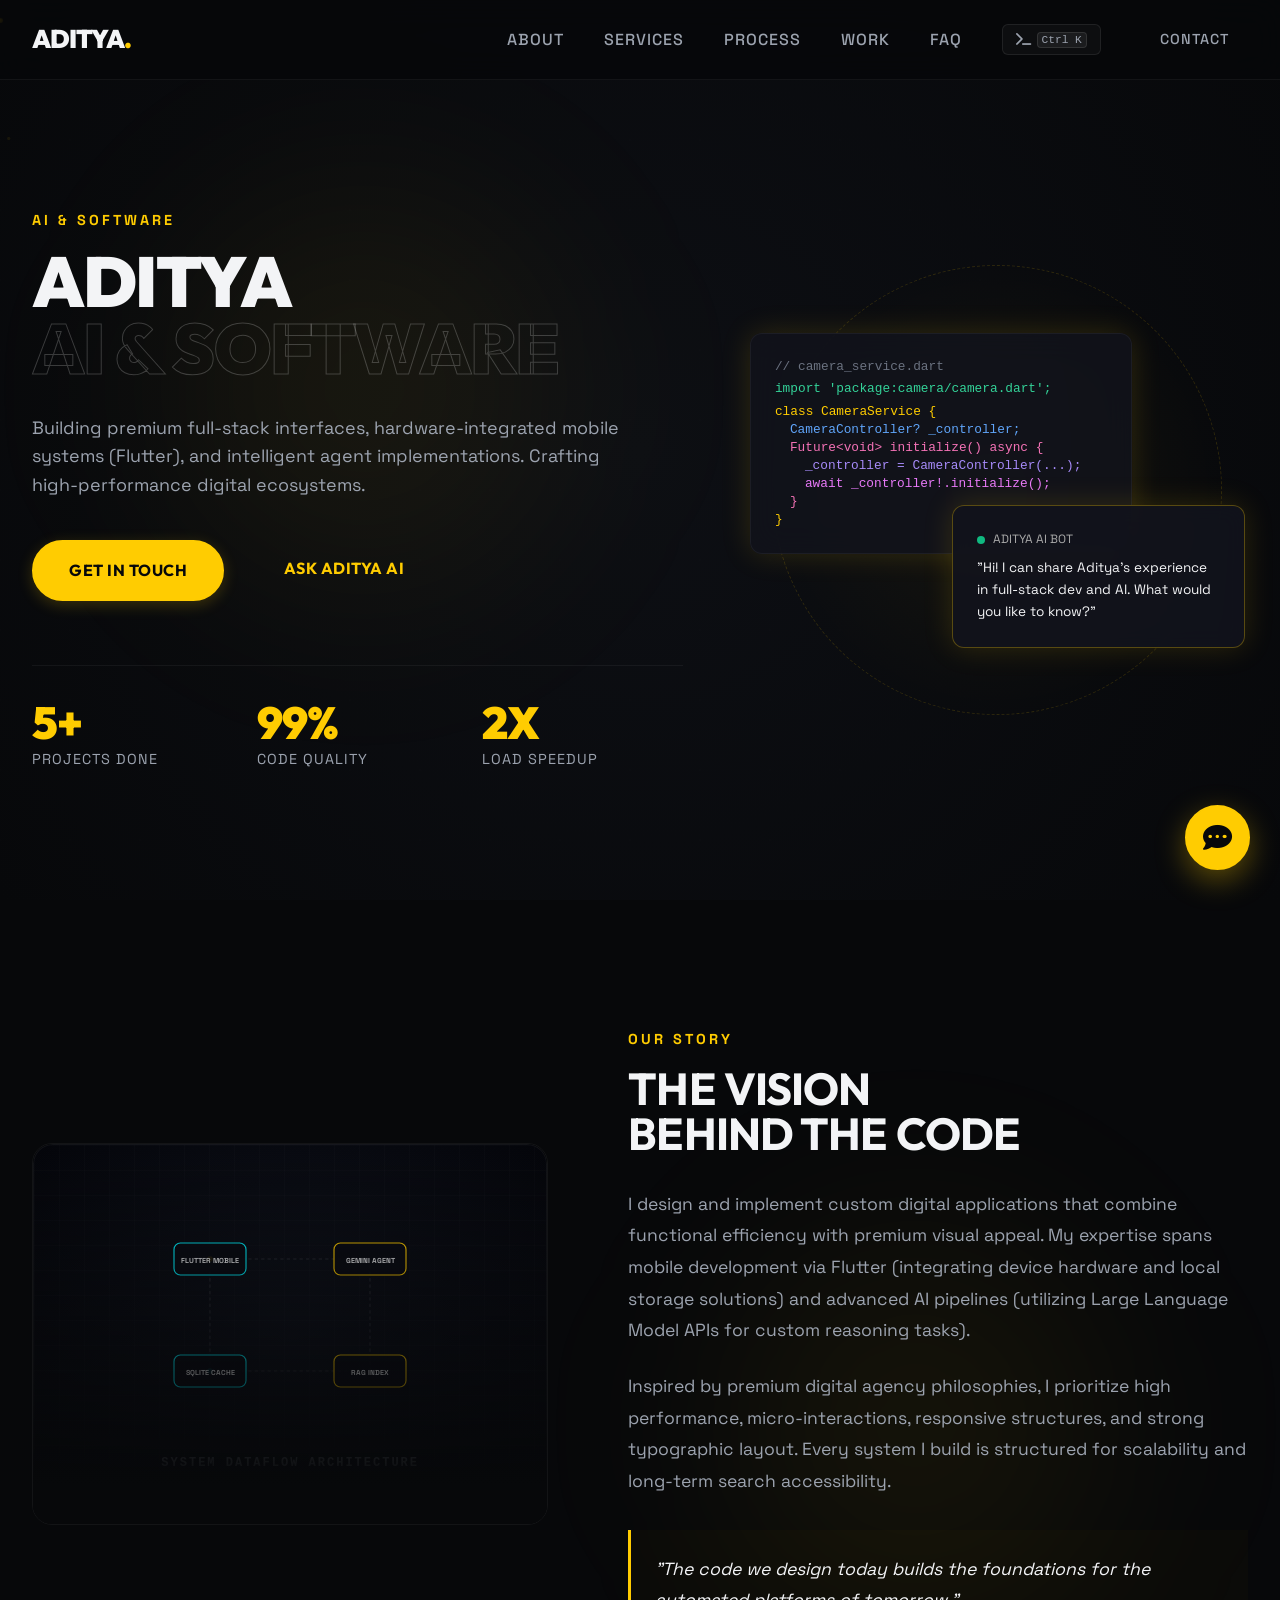
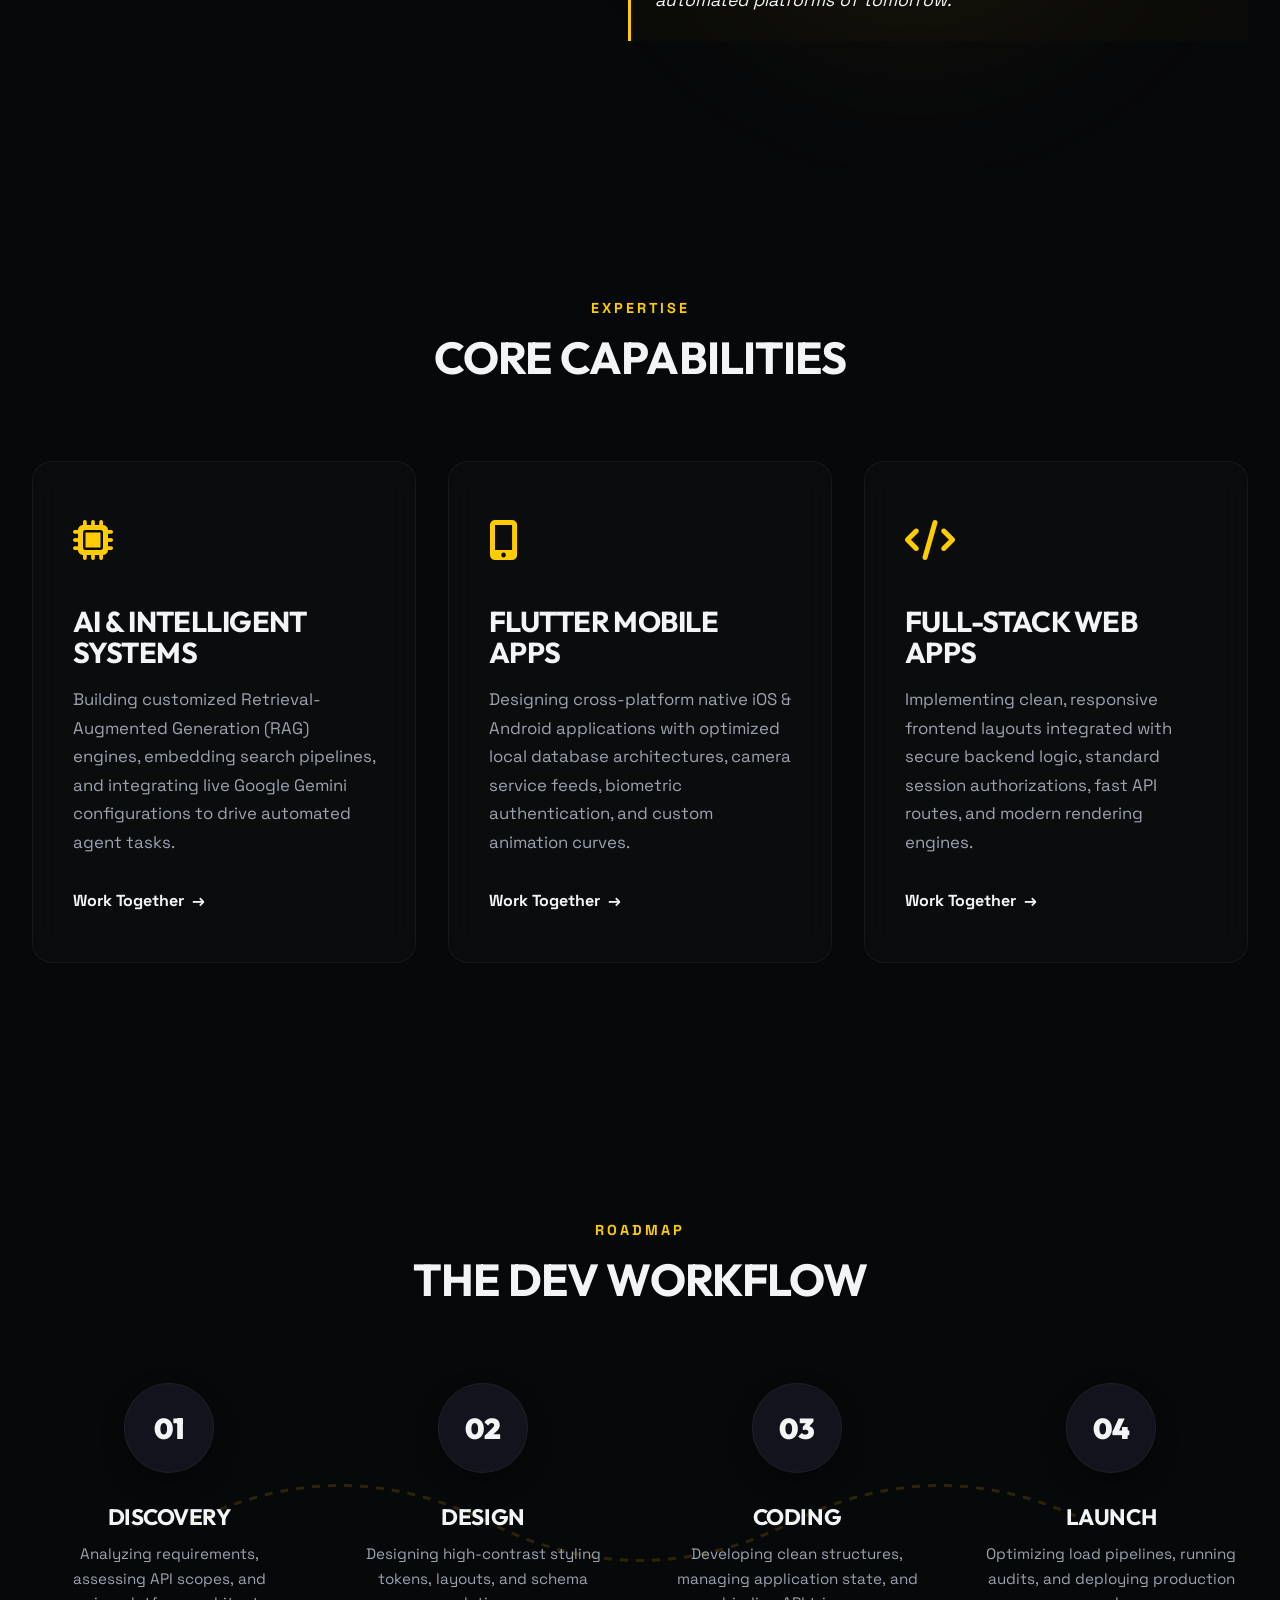
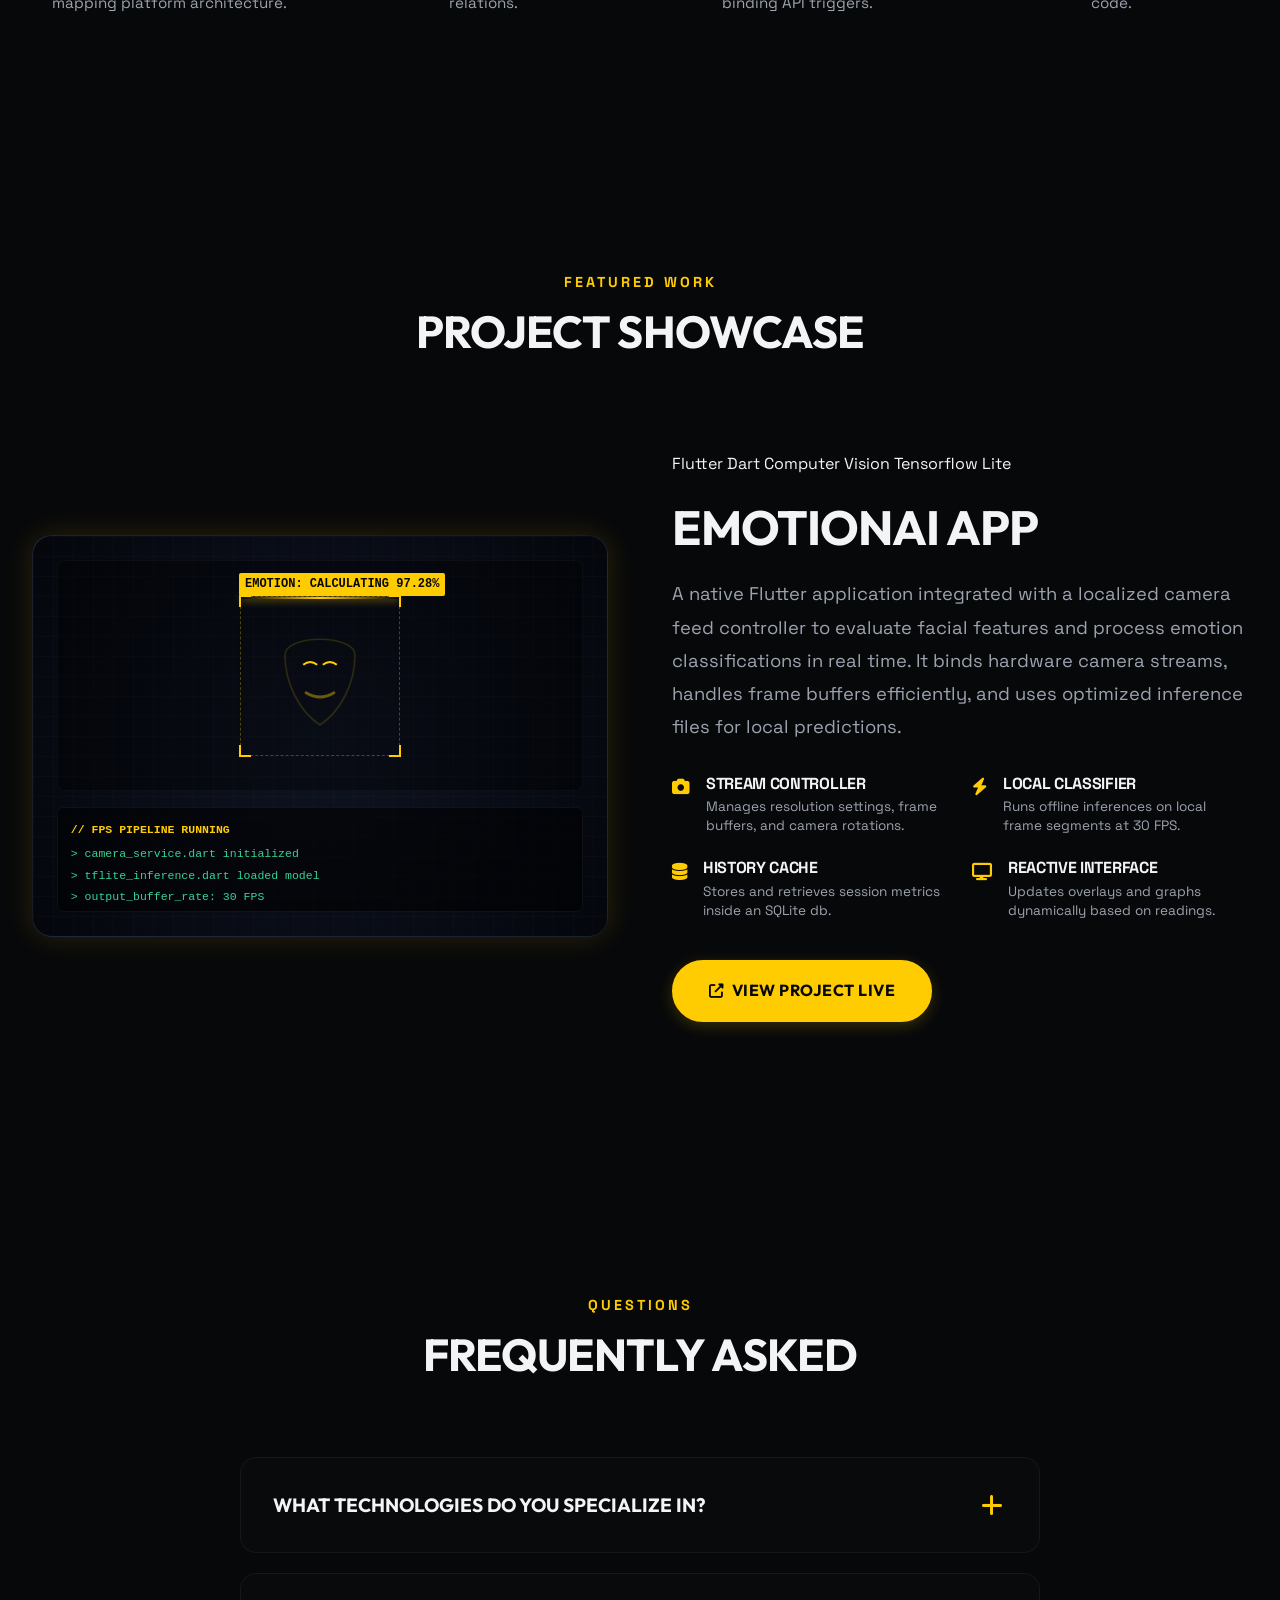
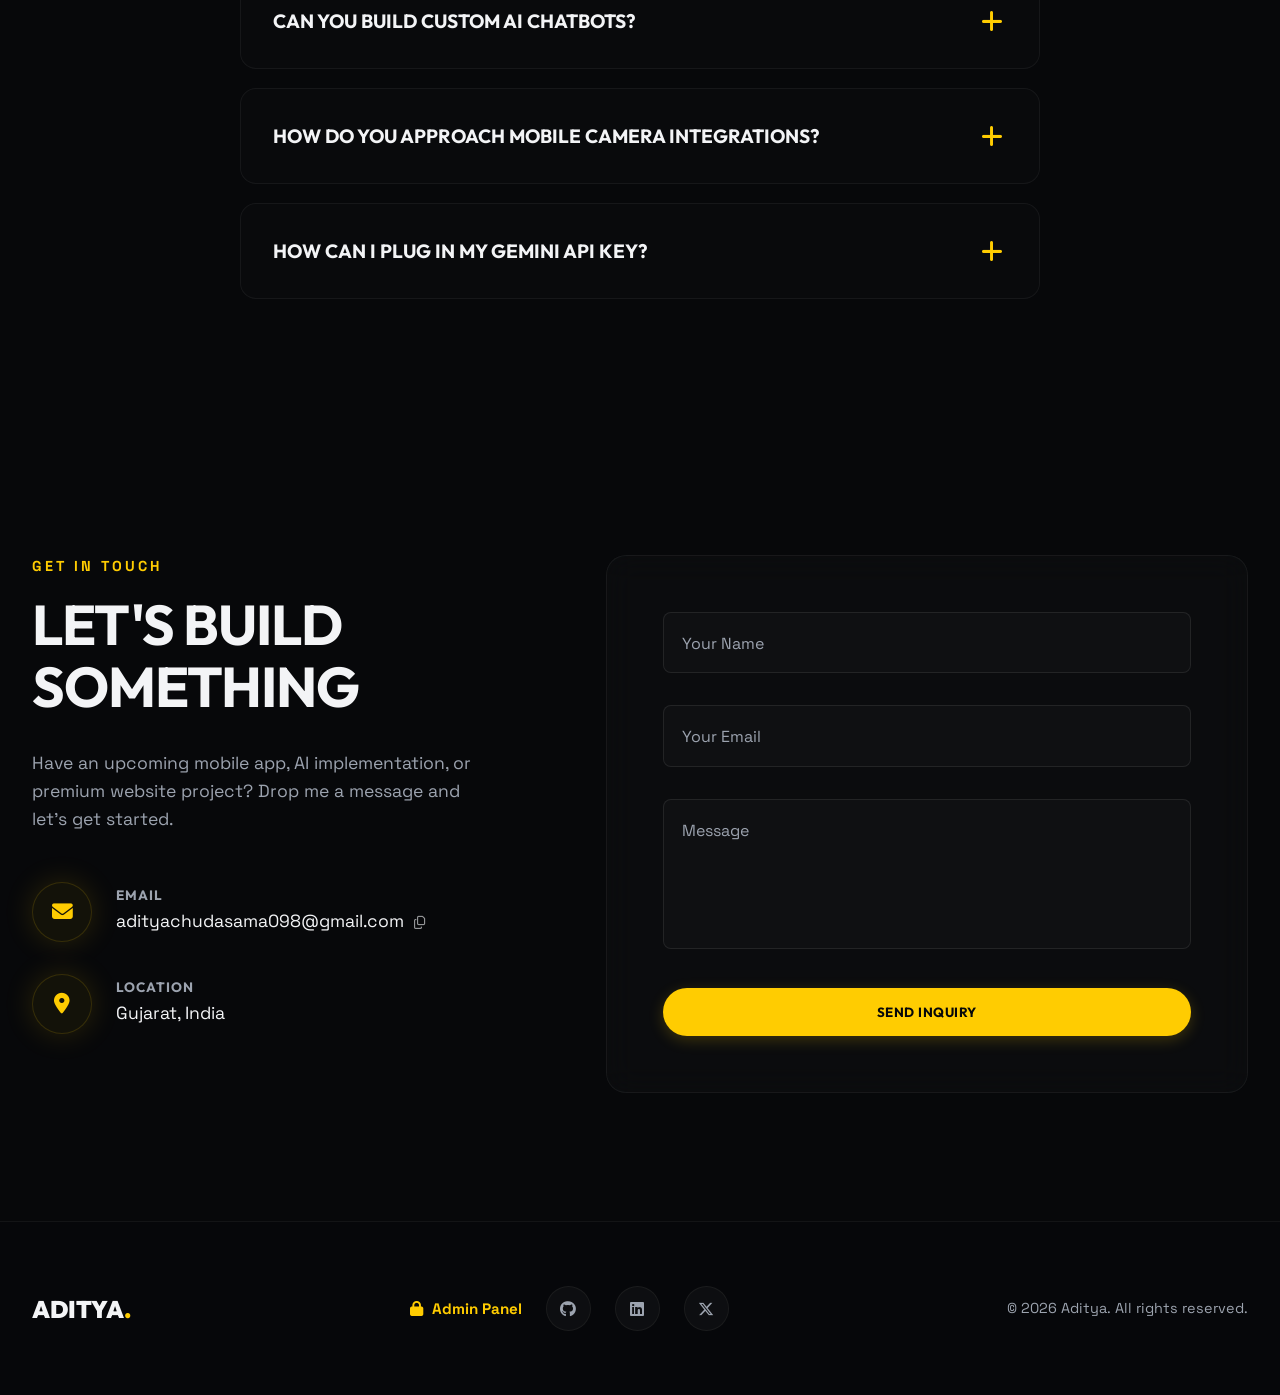
==== commit 84bdd59f: "Enhance architectural diagram visual styling with bright strokes" ====
--- a/index.html
+++ b/index.html
@@ -138,30 +138,30 @@
                         <!-- Node Flutter -->
                         <g class="diagram-node node-flutter" transform="translate(100, 80)">
                             <rect x="-45" y="-20" width="90" height="40" rx="8" fill="rgba(11, 12, 19, 0.9)"
-                                stroke="rgba(255, 204, 1, 0.2)" stroke-width="1.5" />
+                                stroke="var(--color-accent-blue)" stroke-width="1.5" />
                             <text x="0" y="5" font-family="var(--font-body)" font-weight="700" font-size="9"
-                                fill="#f3f4f6" text-anchor="middle">FLUTTER MOBILE</text>
+                                fill="var(--color-text-primary)" text-anchor="middle">FLUTTER MOBILE</text>
                         </g>
                         <!-- Node SQLite -->
                         <g class="diagram-node" transform="translate(100, 220)">
                             <rect x="-45" y="-20" width="90" height="40" rx="8" fill="rgba(11, 12, 19, 0.9)"
-                                stroke="rgba(255, 255, 255, 0.06)" stroke-width="1.5" />
-                            <text x="0" y="5" font-family="var(--font-body)" font-weight="500" font-size="9"
-                                fill="#9ca3af" text-anchor="middle">SQLITE CACHE</text>
+                                stroke="var(--color-accent-blue)" stroke-width="1.5" />
+                            <text x="0" y="5" font-family="var(--font-body)" font-weight="700" font-size="9"
+                                fill="var(--color-text-primary)" text-anchor="middle">SQLITE CACHE</text>
                         </g>
                         <!-- Node Gemini LLM -->
                         <g class="diagram-node node-gemini" transform="translate(300, 80)">
                             <rect x="-45" y="-20" width="90" height="40" rx="8" fill="rgba(11, 12, 19, 0.9)"
                                 stroke="var(--color-accent)" stroke-width="1.5" />
                             <text x="0" y="5" font-family="var(--font-body)" font-weight="700" font-size="9"
-                                fill="#f3f4f6" text-anchor="middle">GEMINI AGENT</text>
+                                fill="var(--color-text-primary)" text-anchor="middle">GEMINI AGENT</text>
                         </g>
                         <!-- Node RAG -->
                         <g class="diagram-node" transform="translate(300, 220)">
                             <rect x="-45" y="-20" width="90" height="40" rx="8" fill="rgba(11, 12, 19, 0.9)"
-                                stroke="rgba(255, 255, 255, 0.06)" stroke-width="1.5" />
-                            <text x="0" y="5" font-family="var(--font-body)" font-weight="500" font-size="9"
-                                fill="#9ca3af" text-anchor="middle">RAG INDEX</text>
+                                stroke="var(--color-accent)" stroke-width="1.5" />
+                            <text x="0" y="5" font-family="var(--font-body)" font-weight="700" font-size="9"
+                                fill="var(--color-text-primary)" text-anchor="middle">RAG INDEX</text>
                         </g>
                     </svg>
                     <div class="diagram-label">SYSTEM DATAFLOW ARCHITECTURE</div>
@@ -507,7 +507,8 @@
                     <div class="cmd-item" data-action="chat" data-target="hello"><i class="fa-solid fa-comment"></i>
                         Talk to Aditya AI Chatbot <span class="cmd-shortcut">/chat [msg]</span></div>
                     <div class="cmd-item" data-action="admin"><i class="fa-solid fa-lock"></i> Open Admin Panel Settings
-                        <span class="cmd-shortcut">/admin</span></div>
+                        <span class="cmd-shortcut">/admin</span>
+                    </div>
                     <div class="cmd-item" data-action="grid"><i class="fa-solid fa-circle-half-stroke"></i> Toggle
                         Spotlight Grid <span class="cmd-shortcut">/grid</span></div>
                 </div>
--- a/style.css
+++ b/style.css
@@ -1155,8 +1155,10 @@
 }
 
 .chatbot-panel {
-    width: 380px;
-    height: 600px;
+    width: 340px;
+    height: 480px;
+    max-width: calc(100vw - 60px);
+    max-height: calc(100vh - 120px);
     border-radius: 20px;
     margin-bottom: 20px;
     display: flex;
